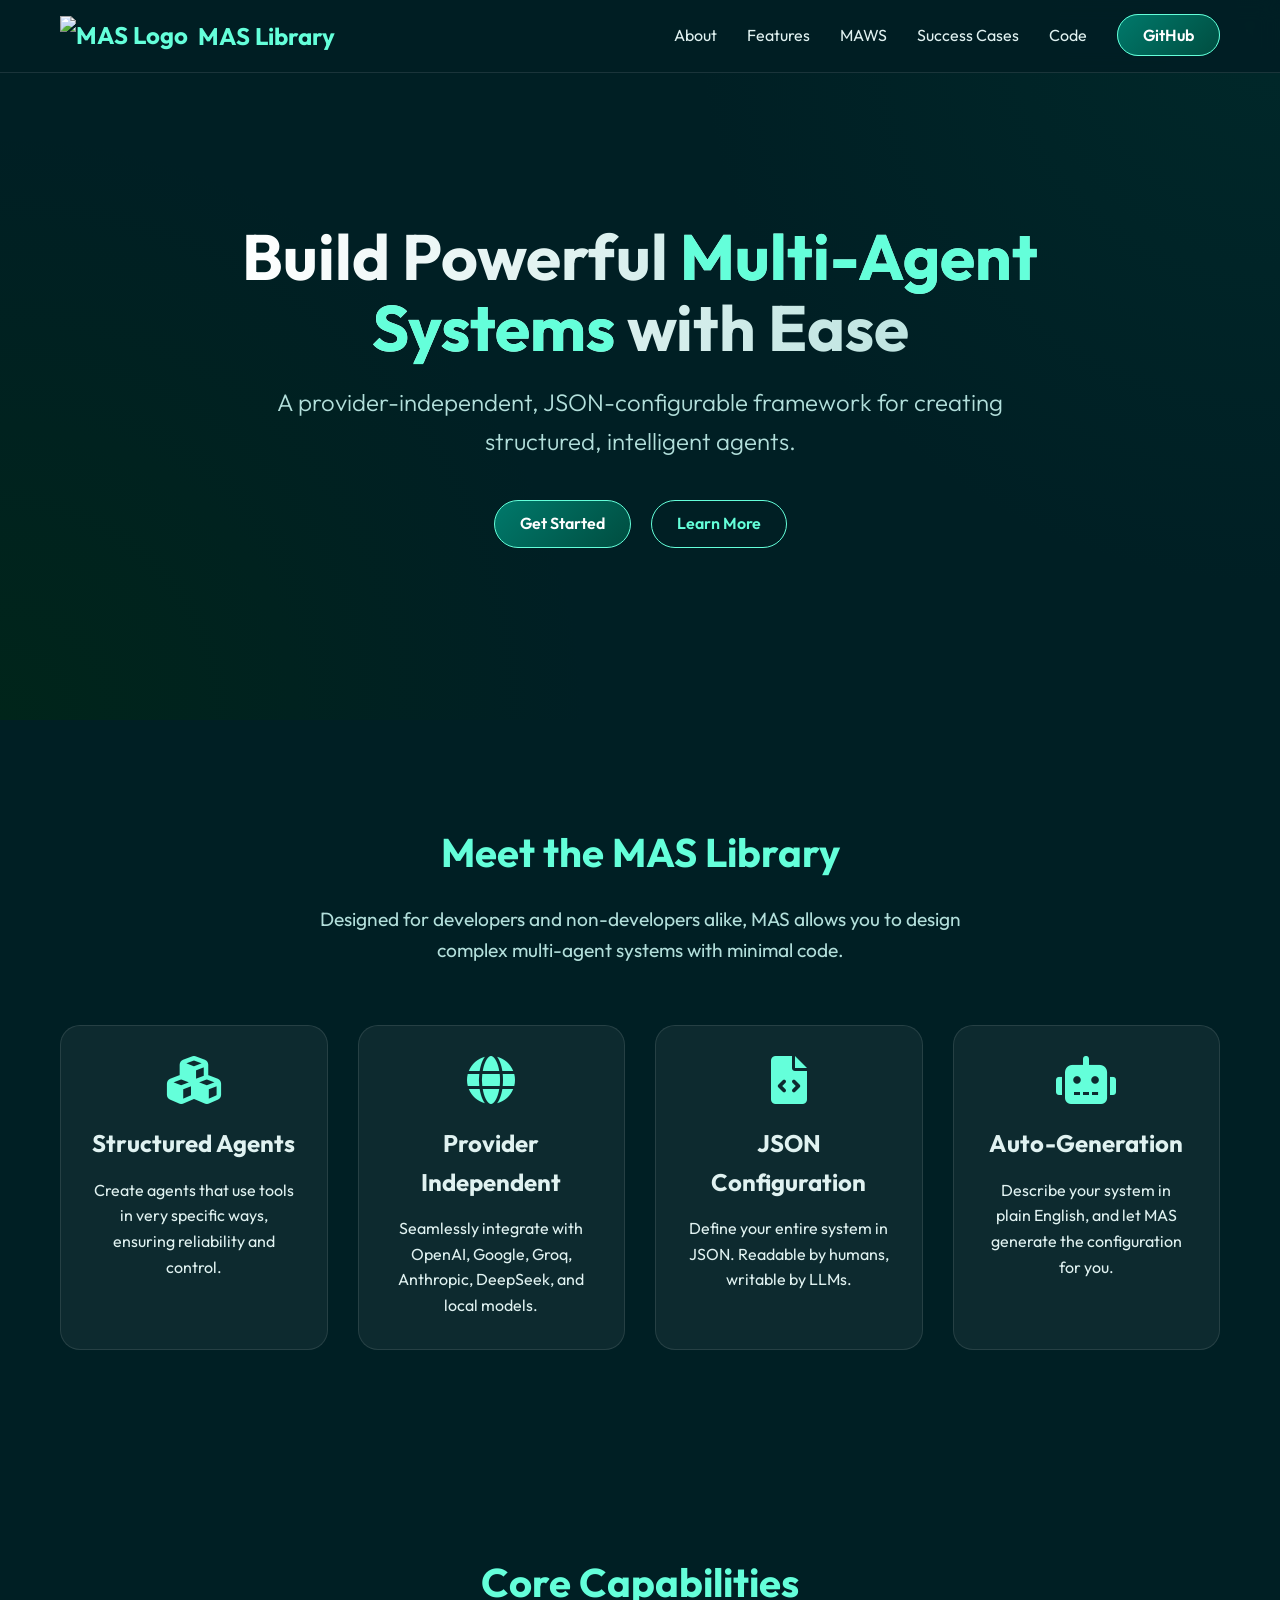
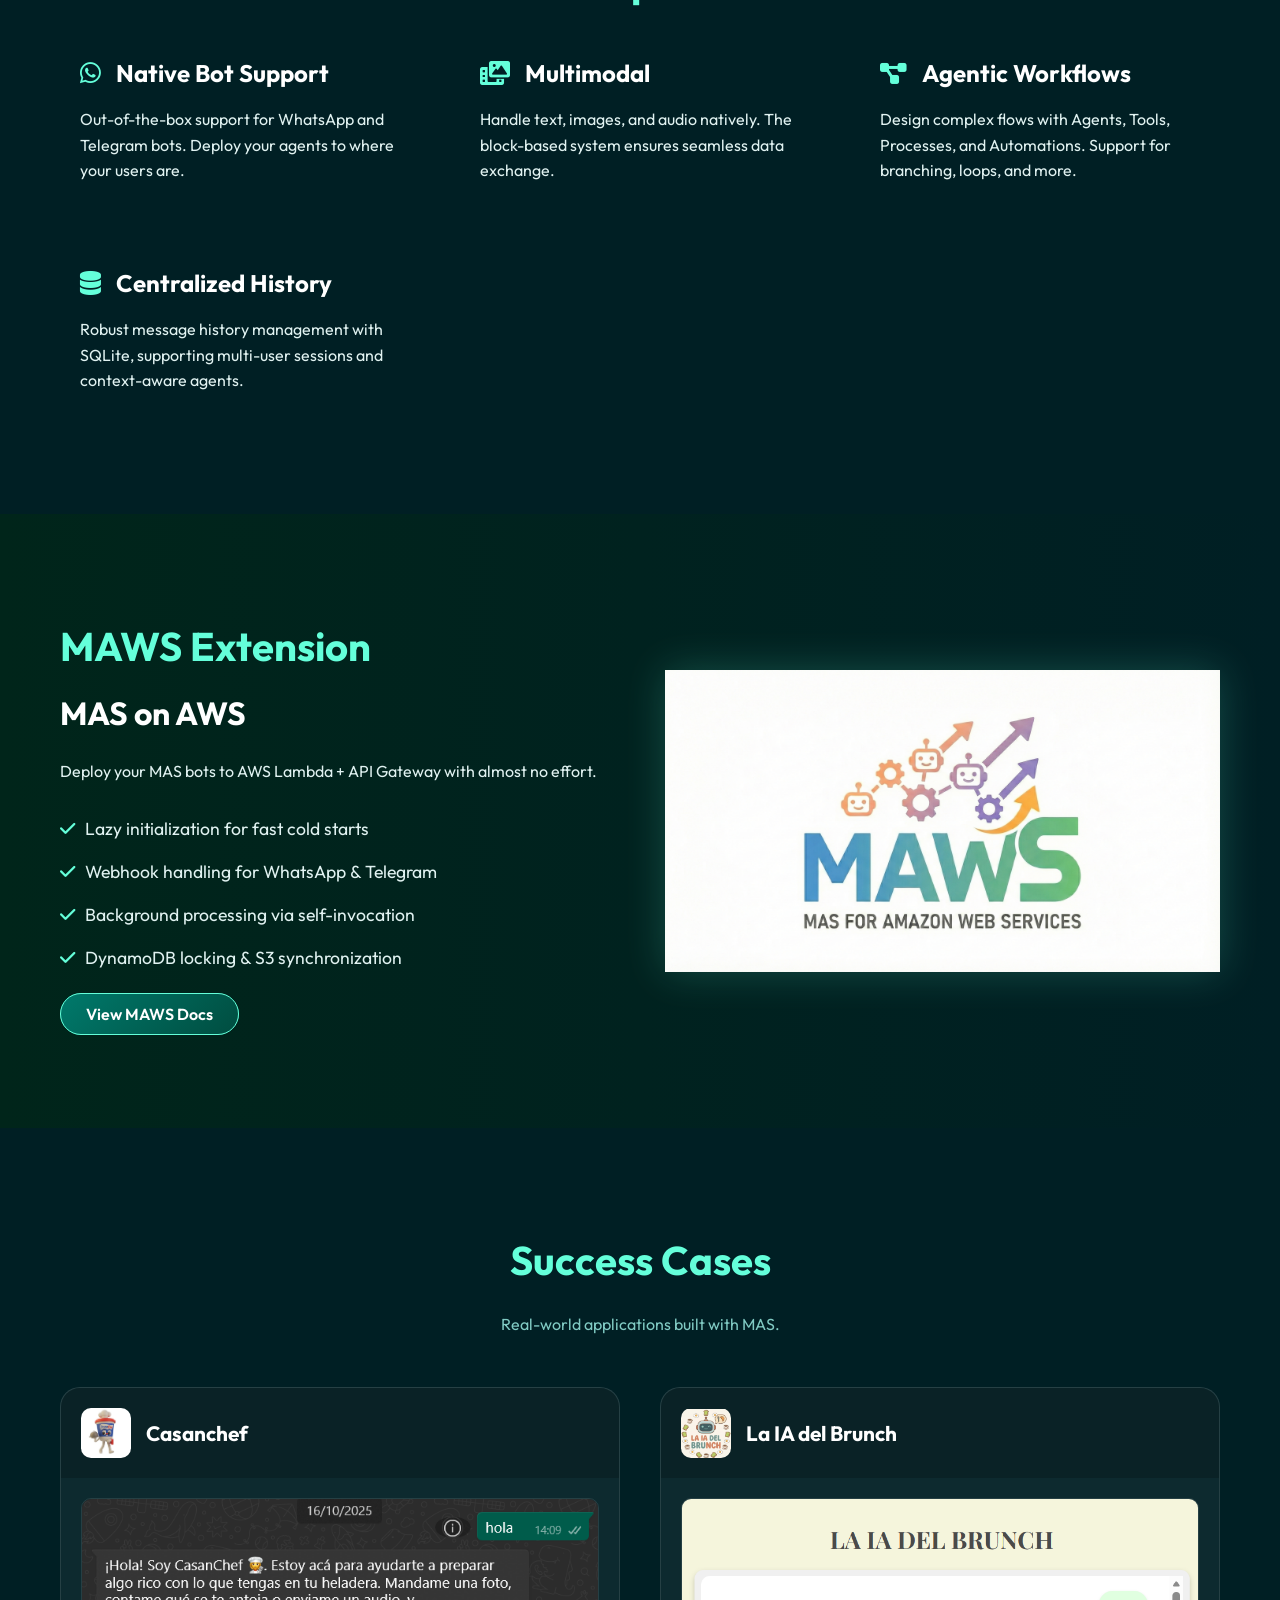
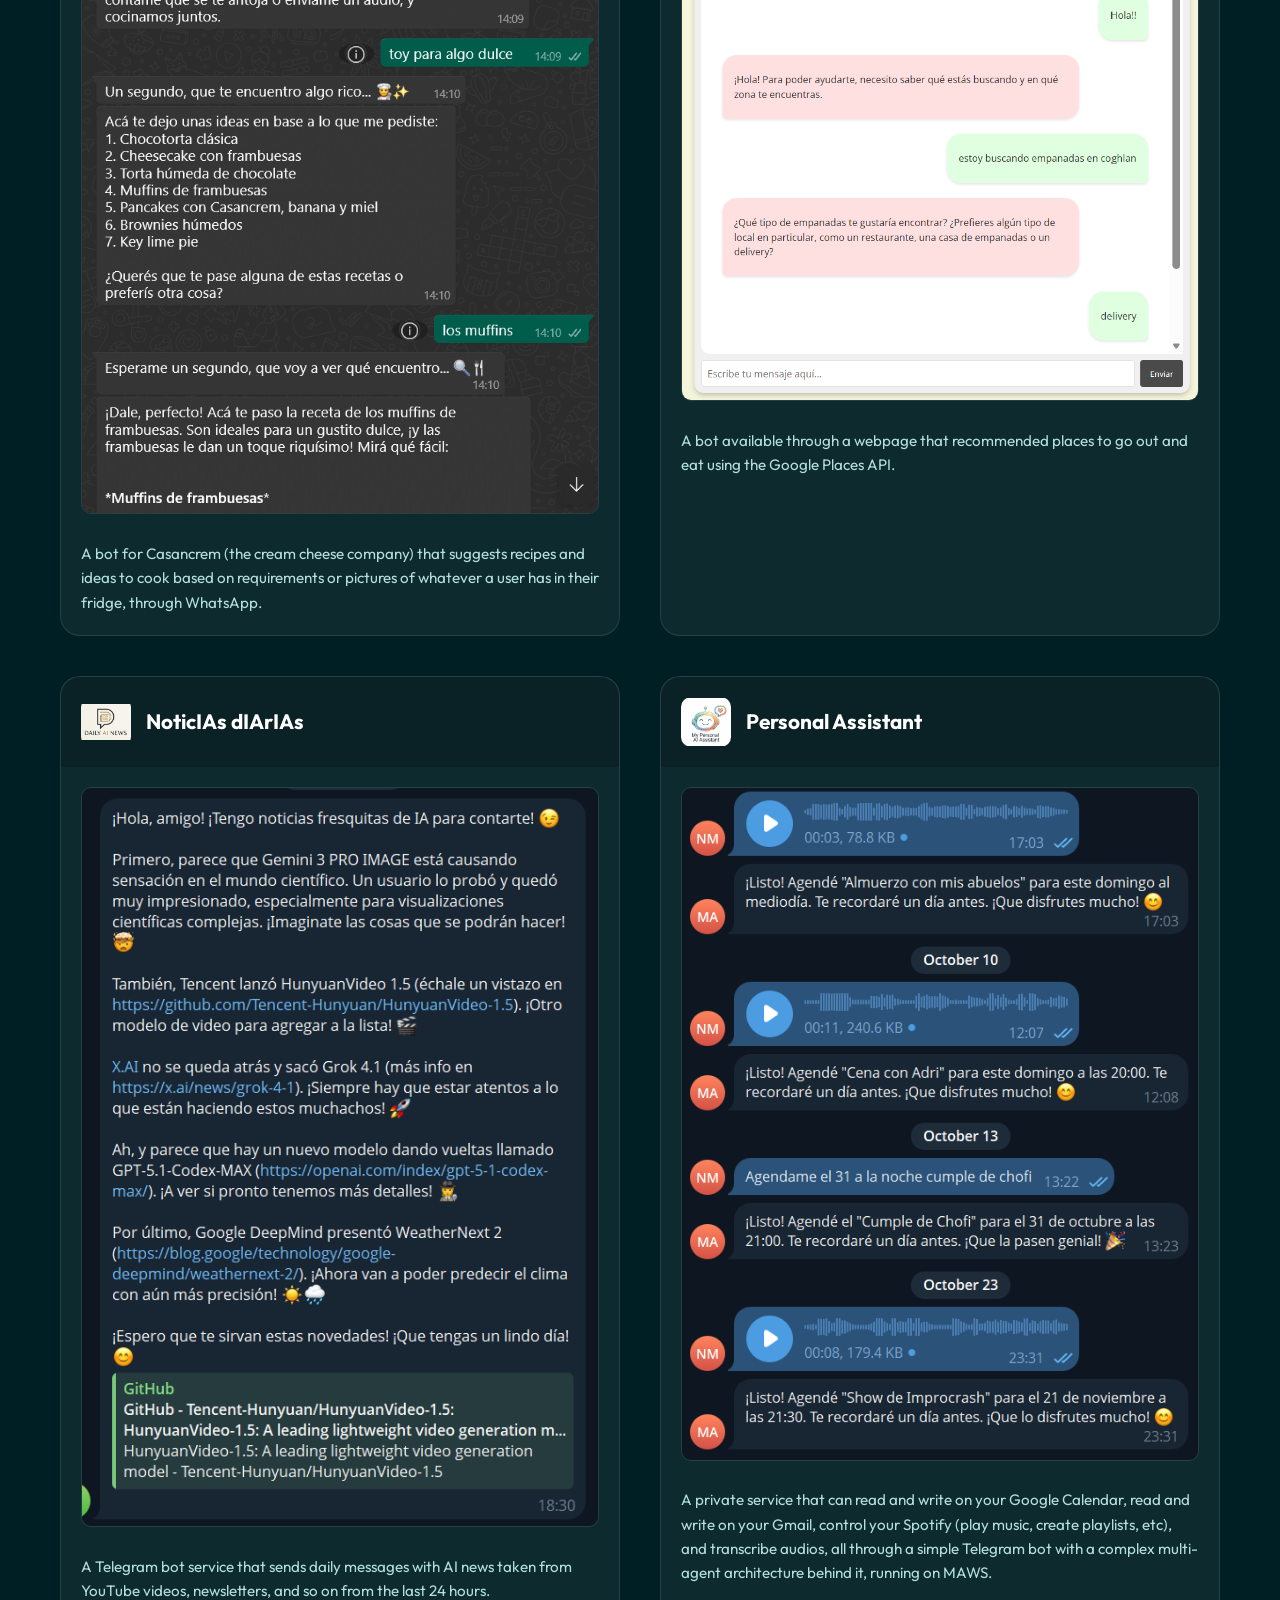
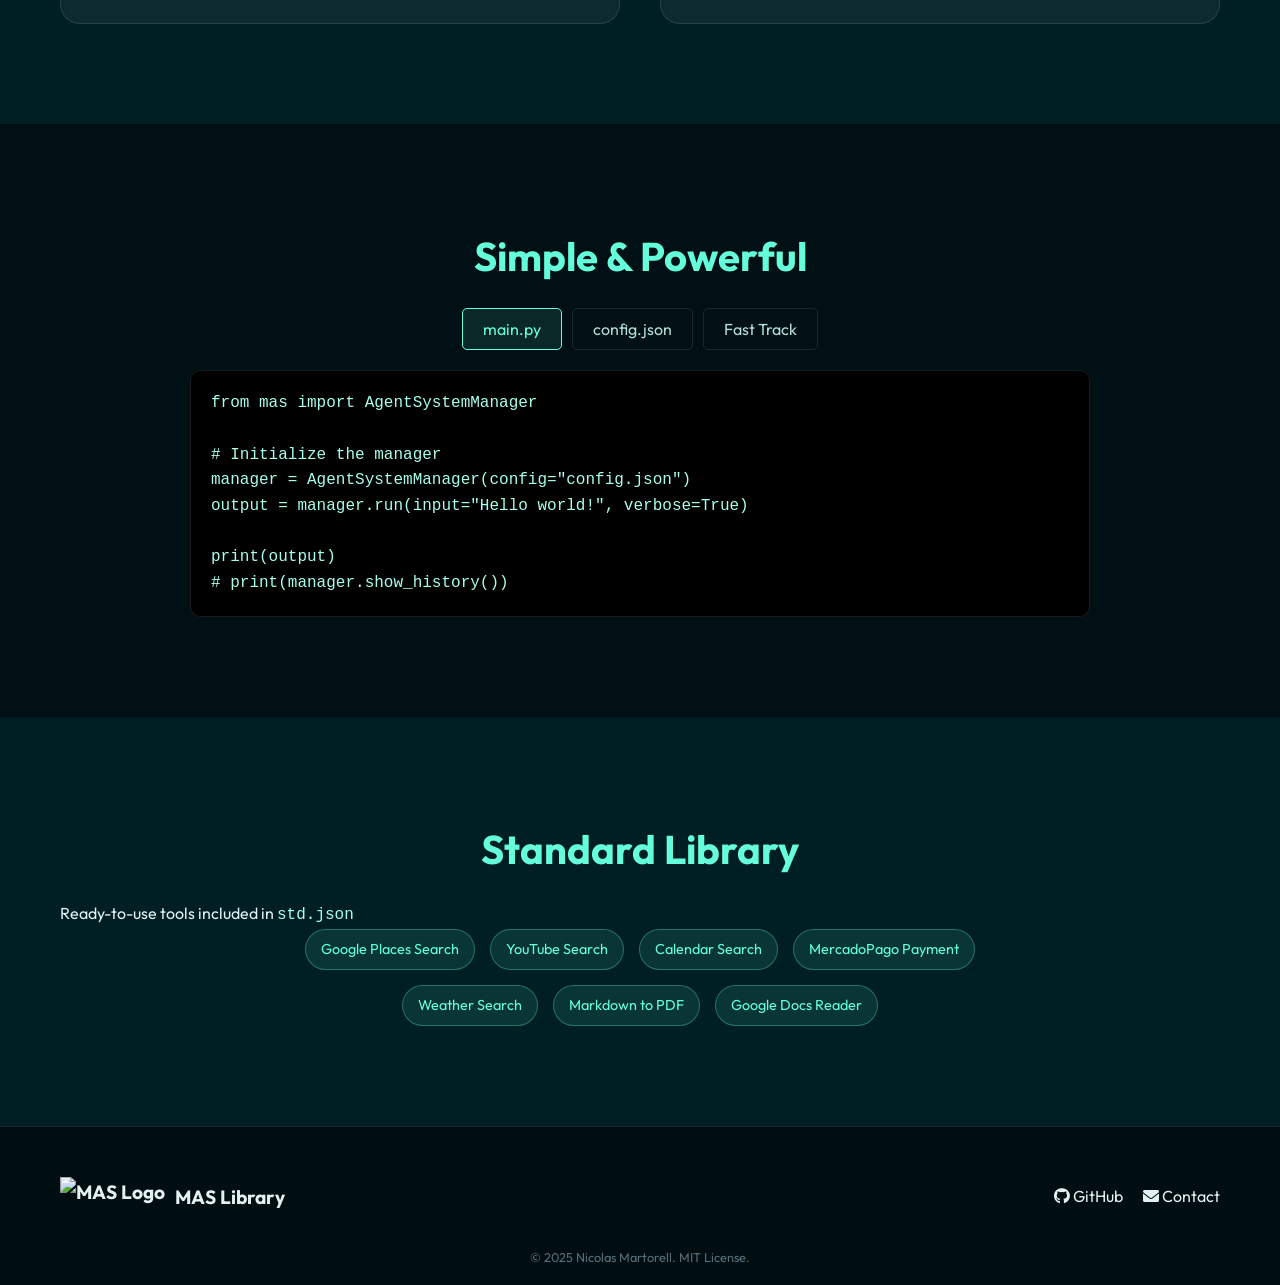
==== index.html @ 835d0e62 "Initial commit" ====
<!DOCTYPE html>
<html lang="en">
<head>
    <meta charset="UTF-8">
    <meta name="viewport" content="width=device-width, initial-scale=1.0">
    <title>MAS - Multi-Agent System Library</title>
    <link rel="stylesheet" href="style.css">
    <link rel="preconnect" href="https://fonts.googleapis.com">
    <link rel="preconnect" href="https://fonts.gstatic.com" crossorigin>
    <link href="https://fonts.googleapis.com/css2?family=Outfit:wght@300;400;600;700&display=swap" rel="stylesheet">
    <link rel="stylesheet" href="https://cdnjs.cloudflare.com/ajax/libs/font-awesome/6.0.0/css/all.min.css">
</head>
<body>
    <nav class="navbar">
        <div class="container">
            <a href="#" class="logo">
                <img src="assets/mas-logo.png" alt="MAS Logo">
                <span>MAS Library</span>
            </a>
            <ul class="nav-links">
                <li><a href="#about">About</a></li>
                <li><a href="#features">Features</a></li>
                <li><a href="#maws">MAWS</a></li>
                <li><a href="#examples">Success Cases</a></li>
                <li><a href="#code">Code</a></li>
                <li><a href="https://github.com/mneuronico/multi-agent-system-library" target="_blank" class="btn-primary">GitHub</a></li>
            </ul>
        </div>
    </nav>

    <header class="hero">
        <div class="container">
            <div class="hero-content">
                <h1>Build Powerful <span class="highlight">Multi-Agent Systems</span> with Ease</h1>
                <p class="tagline">A provider-independent, JSON-configurable framework for creating structured, intelligent agents.</p>
                <div class="hero-buttons">
                    <a href="https://github.com/mneuronico/multi-agent-system-library" target="_blank" class="btn-primary">Get Started</a>
                    <a href="#about" class="btn-secondary">Learn More</a>
                </div>
            </div>
            <div class="hero-image">
                <!-- Abstract representation or code snippet visual could go here -->
            </div>
        </div>
    </header>

    <section id="about" class="section about">
        <div class="container">
            <h2>Meet the MAS Library</h2>
            <p class="lead">Designed for developers and non-developers alike, MAS allows you to design complex multi-agent systems with minimal code.</p>
            <div class="about-grid">
                <div class="about-card">
                    <i class="fas fa-cubes"></i>
                    <h3>Structured Agents</h3>
                    <p>Create agents that use tools in very specific ways, ensuring reliability and control.</p>
                </div>
                <div class="about-card">
                    <i class="fas fa-globe"></i>
                    <h3>Provider Independent</h3>
                    <p>Seamlessly integrate with OpenAI, Google, Groq, Anthropic, DeepSeek, and local models.</p>
                </div>
                <div class="about-card">
                    <i class="fas fa-file-code"></i>
                    <h3>JSON Configuration</h3>
                    <p>Define your entire system in JSON. Readable by humans, writable by LLMs.</p>
                </div>
                <div class="about-card">
                    <i class="fas fa-robot"></i>
                    <h3>Auto-Generation</h3>
                    <p>Describe your system in plain English, and let MAS generate the configuration for you.</p>
                </div>
            </div>
        </div>
    </section>

    <section id="features" class="section features">
        <div class="container">
            <h2>Core Capabilities</h2>
            <div class="features-grid">
                <div class="feature-item">
                    <h3><i class="fab fa-whatsapp"></i> Native Bot Support</h3>
                    <p>Out-of-the-box support for WhatsApp and Telegram bots. Deploy your agents to where your users are.</p>
                </div>
                <div class="feature-item">
                    <h3><i class="fas fa-photo-video"></i> Multimodal</h3>
                    <p>Handle text, images, and audio natively. The block-based system ensures seamless data exchange.</p>
                </div>
                <div class="feature-item">
                    <h3><i class="fas fa-project-diagram"></i> Agentic Workflows</h3>
                    <p>Design complex flows with Agents, Tools, Processes, and Automations. Support for branching, loops, and more.</p>
                </div>
                <div class="feature-item">
                    <h3><i class="fas fa-database"></i> Centralized History</h3>
                    <p>Robust message history management with SQLite, supporting multi-user sessions and context-aware agents.</p>
                </div>
            </div>
        </div>
    </section>

    <section id="maws" class="section maws">
        <div class="container">
            <div class="maws-content">
                <div class="maws-text">
                    <h2>MAWS Extension</h2>
                    <h3>MAS on AWS</h3>
                    <p>Deploy your MAS bots to AWS Lambda + API Gateway with almost no effort.</p>
                    <ul class="maws-list">
                        <li><i class="fas fa-check"></i> Lazy initialization for fast cold starts</li>
                        <li><i class="fas fa-check"></i> Webhook handling for WhatsApp & Telegram</li>
                        <li><i class="fas fa-check"></i> Background processing via self-invocation</li>
                        <li><i class="fas fa-check"></i> DynamoDB locking & S3 synchronization</li>
                    </ul>
                    <a href="https://github.com/mneuronico/multi-agent-system-library/tree/main/maws" target="_blank" class="btn-primary">View MAWS Docs</a>
                </div>
                <div class="maws-logo">
                    <img src="assets/maws-logo.png" alt="MAWS Logo">
                </div>
            </div>
        </div>
    </section>

    <section id="examples" class="section examples">
        <div class="container">
            <h2>Success Cases</h2>
            <p class="section-subtitle">Real-world applications built with MAS.</p>
            <div id="examples-grid" class="examples-grid">
                <!-- Examples will be loaded here via JavaScript -->
            </div>
        </div>
    </section>

    <section id="code" class="section code-showcase">
        <div class="container">
            <h2>Simple & Powerful</h2>
            <div class="code-tabs">
                <button class="tab-btn active" data-tab="python">main.py</button>
                <button class="tab-btn" data-tab="json">config.json</button>
                <button class="tab-btn" data-tab="fast-track">Fast Track</button>
            </div>
            <div class="code-content">
                <div id="python" class="code-pane active">
<pre><code class="language-python">from mas import AgentSystemManager

# Initialize the manager
manager = AgentSystemManager(config="config.json") 
output = manager.run(input="Hello world!", verbose=True)

print(output)
# print(manager.show_history())
</code></pre>
                </div>
                <div id="json" class="code-pane">
<pre><code class="language-json">{
    "general_parameters": {
        "general_system_description": "A simple query system."
    },
    "components": [
        {
        "type": "agent",
        "name": "simple_agent",
        "system": "You are a basic assistant for answering questions.",
        "required_outputs": {
            "response": "A text response to be sent to the user."
        }
        }
    ]
}</code></pre>
                </div>
                <div id="fast-track" class="code-pane">
<pre><code class="language-python">from mas import AgentSystemManager as ASM

# Zero-Config Bootstrap: Just describe what you want!
ASM("I want a system that gets a youtube video from a link sent by user, gets the transcript from that video, and summarizes it. Use google's gemini-2.0-flash model.").run("www.youtube.com/watch?v=some-video")
</code></pre>
                </div>
            </div>
        </div>
    </section>

    <section id="std-lib" class="section std-lib">
        <div class="container">
            <h2>Standard Library</h2>
            <p>Ready-to-use tools included in <code>std.json</code></p>
            <div class="tags-container">
                <span class="tag">Google Places Search</span>
                <span class="tag">YouTube Search</span>
                <span class="tag">Calendar Search</span>
                <span class="tag">MercadoPago Payment</span>
                <span class="tag">Weather Search</span>
                <span class="tag">Markdown to PDF</span>
                <span class="tag">Google Docs Reader</span>
            </div>
        </div>
    </section>

    <footer class="footer">
        <div class="container">
            <div class="footer-content">
                <div class="footer-logo">
                    <img src="assets/mas-logo.png" alt="MAS Logo" style="height: 40px;">
                    <span>MAS Library</span>
                </div>
                <div class="footer-links">
                    <a href="https://github.com/mneuronico/multi-agent-system-library" target="_blank"><i class="fab fa-github"></i> GitHub</a>
                    <a href="mailto:mneuronico@gmail.com"><i class="fas fa-envelope"></i> Contact</a>
                </div>
            </div>
            <p class="copyright">&copy; 2025 Nicolas Martorell. MIT License.</p>
        </div>
    </footer>

    <script src="script.js"></script>
</body>
</html>
---- style.css ----
:root {
    --bg-color: #001f24;
    --text-color: #e0f2f1;
    --primary-color: #004d40;
    --secondary-color: #00796b;
    --accent-color: #64ffda;
    --card-bg: rgba(255, 255, 255, 0.05);
    --card-border: rgba(255, 255, 255, 0.1);
    --nav-bg: rgba(0, 31, 36, 0.9);
    --font-main: 'Outfit', sans-serif;
}

* {
    margin: 0;
    padding: 0;
    box-sizing: border-box;
}

html {
    font-family: var(--font-main);
    background-color: var(--bg-color);
    color: var(--text-color);
    line-height: 1.6;
    overflow-x: hidden;
    scroll-behavior: smooth;
}

body {
    min-height: 100vh;
}

a {
    text-decoration: none;
    color: inherit;
    transition: color 0.3s ease;
}

ul {
    list-style: none;
}

.container {
    max-width: 1200px;
    margin: 0 auto;
    padding: 0 20px;
}

/* Navbar */
.navbar {
    position: fixed;
    top: 0;
    left: 0;
    width: 100%;
    background: var(--nav-bg);
    backdrop-filter: blur(10px);
    z-index: 1000;
    padding: 1rem 0;
    border-bottom: 1px solid var(--card-border);
}

.navbar .container {
    display: flex;
    justify-content: space-between;
    align-items: center;
}

.logo {
    display: flex;
    align-items: center;
    gap: 10px;
    font-weight: 700;
    font-size: 1.5rem;
    color: var(--accent-color);
}

.logo img {
    height: 40px;
}

.nav-links {
    display: flex;
    gap: 30px;
    align-items: center;
}

.nav-links a:hover {
    color: var(--accent-color);
}

.btn-primary {
    background: linear-gradient(135deg, var(--secondary-color), var(--primary-color));
    color: white;
    padding: 10px 25px;
    border-radius: 50px;
    font-weight: 600;
    border: 1px solid var(--accent-color);
    transition: transform 0.3s ease, box-shadow 0.3s ease;
}

.btn-primary:hover {
    transform: translateY(-2px);
    box-shadow: 0 5px 15px rgba(100, 255, 218, 0.3);
    color: white;
}

.btn-secondary {
    background: transparent;
    color: var(--accent-color);
    padding: 10px 25px;
    border-radius: 50px;
    font-weight: 600;
    border: 1px solid var(--accent-color);
    transition: all 0.3s ease;
}

.btn-secondary:hover {
    background: rgba(100, 255, 218, 0.1);
}

/* Hero Section */
.hero {
    padding: 150px 0 100px;
    background: radial-gradient(circle at top right, #004d4033, transparent 40%),
        radial-gradient(circle at bottom left, #00251a, transparent 40%);
    min-height: 80vh;
    display: flex;
    align-items: center;
}

.hero-content {
    max-width: 800px;
    margin: 0 auto;
    text-align: center;
}

.hero h1 {
    font-size: 4rem;
    line-height: 1.1;
    margin-bottom: 20px;
    background: linear-gradient(to right, #fff, #b2dfdb);
    -webkit-background-clip: text;
    -webkit-text-fill-color: transparent;
}

.highlight {
    color: var(--accent-color);
    -webkit-text-fill-color: var(--accent-color);
}

.tagline {
    font-size: 1.5rem;
    color: #b2dfdb;
    margin-bottom: 40px;
    font-weight: 300;
}

.hero-buttons {
    display: flex;
    justify-content: center;
    gap: 20px;
}

/* Sections */
.section {
    padding: 100px 0;
}

.section h2 {
    font-size: 2.5rem;
    text-align: center;
    margin-bottom: 20px;
    color: var(--accent-color);
}

.lead {
    text-align: center;
    font-size: 1.2rem;
    max-width: 700px;
    margin: 0 auto 60px;
    color: #b2dfdb;
}

.section-subtitle {
    text-align: center;
    margin-bottom: 50px;
    color: #80cbc4;
}

/* About Grid */
.about-grid {
    display: grid;
    grid-template-columns: repeat(auto-fit, minmax(250px, 1fr));
    gap: 30px;
}

.about-card {
    background: var(--card-bg);
    border: 1px solid var(--card-border);
    padding: 30px;
    border-radius: 20px;
    text-align: center;
    transition: transform 0.3s ease;
}

.about-card:hover {
    transform: translateY(-10px);
    background: rgba(255, 255, 255, 0.08);
}

.about-card i {
    font-size: 3rem;
    color: var(--accent-color);
    margin-bottom: 20px;
}

.about-card h3 {
    margin-bottom: 15px;
    font-size: 1.5rem;
}

/* Features */
.features-grid {
    display: grid;
    grid-template-columns: repeat(auto-fit, minmax(300px, 1fr));
    gap: 40px;
}

.feature-item {
    display: flex;
    flex-direction: column;
    align-items: flex-start;
    padding: 20px;
}

.feature-item h3 {
    display: flex;
    align-items: center;
    gap: 15px;
    font-size: 1.5rem;
    margin-bottom: 15px;
    color: white;
}

.feature-item i {
    color: var(--accent-color);
}

/* MAWS Section */
.maws {
    background: linear-gradient(to right, #00251a, #001f24);
    position: relative;
    overflow: hidden;
}

.maws-content {
    display: flex;
    align-items: center;
    justify-content: space-between;
    gap: 50px;
}

.maws-text {
    flex: 1;
}

.maws-text h2 {
    text-align: left;
    margin-bottom: 10px;
}

.maws-text h3 {
    font-size: 2rem;
    margin-bottom: 20px;
    color: white;
}

.maws-list {
    margin: 30px 0;
}

.maws-list li {
    margin-bottom: 15px;
    display: flex;
    align-items: center;
    gap: 10px;
    font-size: 1.1rem;
}

.maws-list i {
    color: var(--accent-color);
}

.maws-logo {
    flex: 1;
    display: flex;
    justify-content: center;
}

.maws-logo img {
    max-width: 100%;
    height: auto;
    filter: drop-shadow(0 0 20px rgba(100, 255, 218, 0.2));
}

/* Examples */
.examples-grid {
    display: grid;
    grid-template-columns: repeat(auto-fit, minmax(500px, 1fr));
    gap: 40px;
}

.example-card {
    background: var(--card-bg);
    border: 1px solid var(--card-border);
    border-radius: 20px;
    overflow: hidden;
    transition: transform 0.3s ease;
}

.example-card:hover {
    transform: translateY(-5px);
}

.example-header {
    padding: 20px;
    display: flex;
    align-items: center;
    gap: 15px;
    background: rgba(0, 0, 0, 0.2);
}

.example-logo {
    width: 50px;
    height: 50px;
    object-fit: contain;
    border-radius: 10px;
}

.example-header h3 {
    font-size: 1.3rem;
    color: white;
}

.example-body {
    padding: 20px;
}

.example-image {
    width: 100%;
    height: auto;
    border-radius: 10px;
    margin-bottom: 20px;
    border: 1px solid var(--card-border);
}

.example-desc {
    font-size: 0.95rem;
    color: #b2dfdb;
}

/* Code Showcase */
.code-showcase {
    background: #001014;
}

.code-tabs {
    display: flex;
    justify-content: center;
    gap: 10px;
    margin-bottom: 20px;
}

.tab-btn {
    background: transparent;
    border: 1px solid var(--card-border);
    color: #b2dfdb;
    padding: 10px 20px;
    border-radius: 5px;
    cursor: pointer;
    font-family: var(--font-main);
    font-size: 1rem;
    transition: all 0.3s ease;
}

.tab-btn.active,
.tab-btn:hover {
    background: rgba(100, 255, 218, 0.1);
    border-color: var(--accent-color);
    color: var(--accent-color);
}

.code-content {
    max-width: 900px;
    margin: 0 auto;
    background: #000;
    border-radius: 10px;
    border: 1px solid var(--card-border);
    padding: 20px;
    overflow-x: auto;
}

.code-pane {
    display: none;
}

.code-pane.active {
    display: block;
}

pre {
    margin: 0;
}

code {
    font-family: 'Consolas', 'Monaco', monospace;
    color: #a7ffeb;
}

/* Std Lib */
.tags-container {
    display: flex;
    flex-wrap: wrap;
    justify-content: center;
    gap: 15px;
    max-width: 800px;
    margin: 0 auto;
}

.tag {
    background: rgba(100, 255, 218, 0.1);
    color: var(--accent-color);
    padding: 8px 15px;
    border-radius: 50px;
    font-size: 0.9rem;
    border: 1px solid rgba(100, 255, 218, 0.3);
}

/* Footer */
.footer {
    background: #000d11;
    padding: 50px 0 20px;
    border-top: 1px solid var(--card-border);
}

.footer-content {
    display: flex;
    justify-content: space-between;
    align-items: center;
    margin-bottom: 30px;
}

.footer-logo {
    display: flex;
    align-items: center;
    gap: 10px;
    font-weight: 700;
    font-size: 1.2rem;
}

.footer-links {
    display: flex;
    gap: 20px;
}

.footer-links a:hover {
    color: var(--accent-color);
}

.copyright {
    text-align: center;
    font-size: 0.8rem;
    color: #546e7a;
}

/* Responsive */
@media (max-width: 768px) {
    .hero h1 {
        font-size: 2.5rem;
    }

    .maws-content {
        flex-direction: column;
    }

    .nav-links {
        display: none;
        /* Simple hide for mobile for now, or add hamburger later */
    }

    .examples-grid {
        grid-template-columns: 1fr;
    }
}
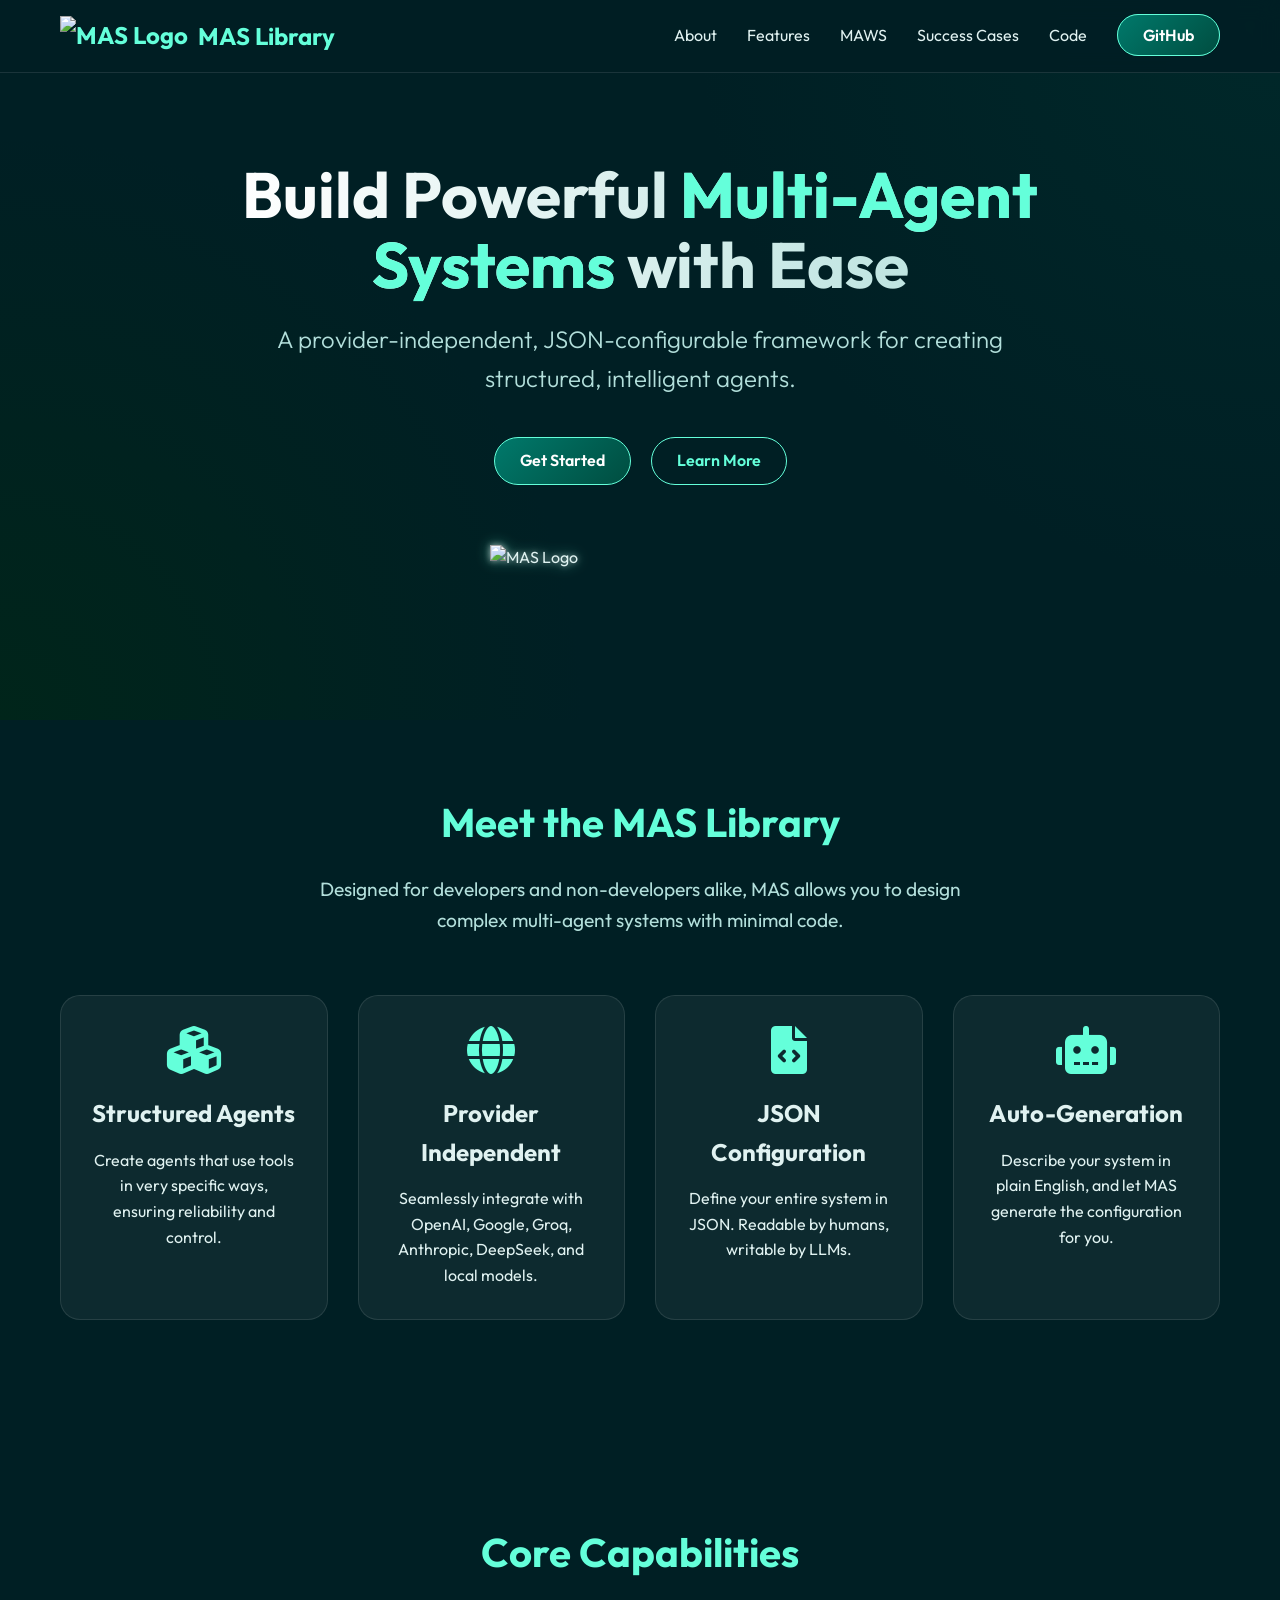
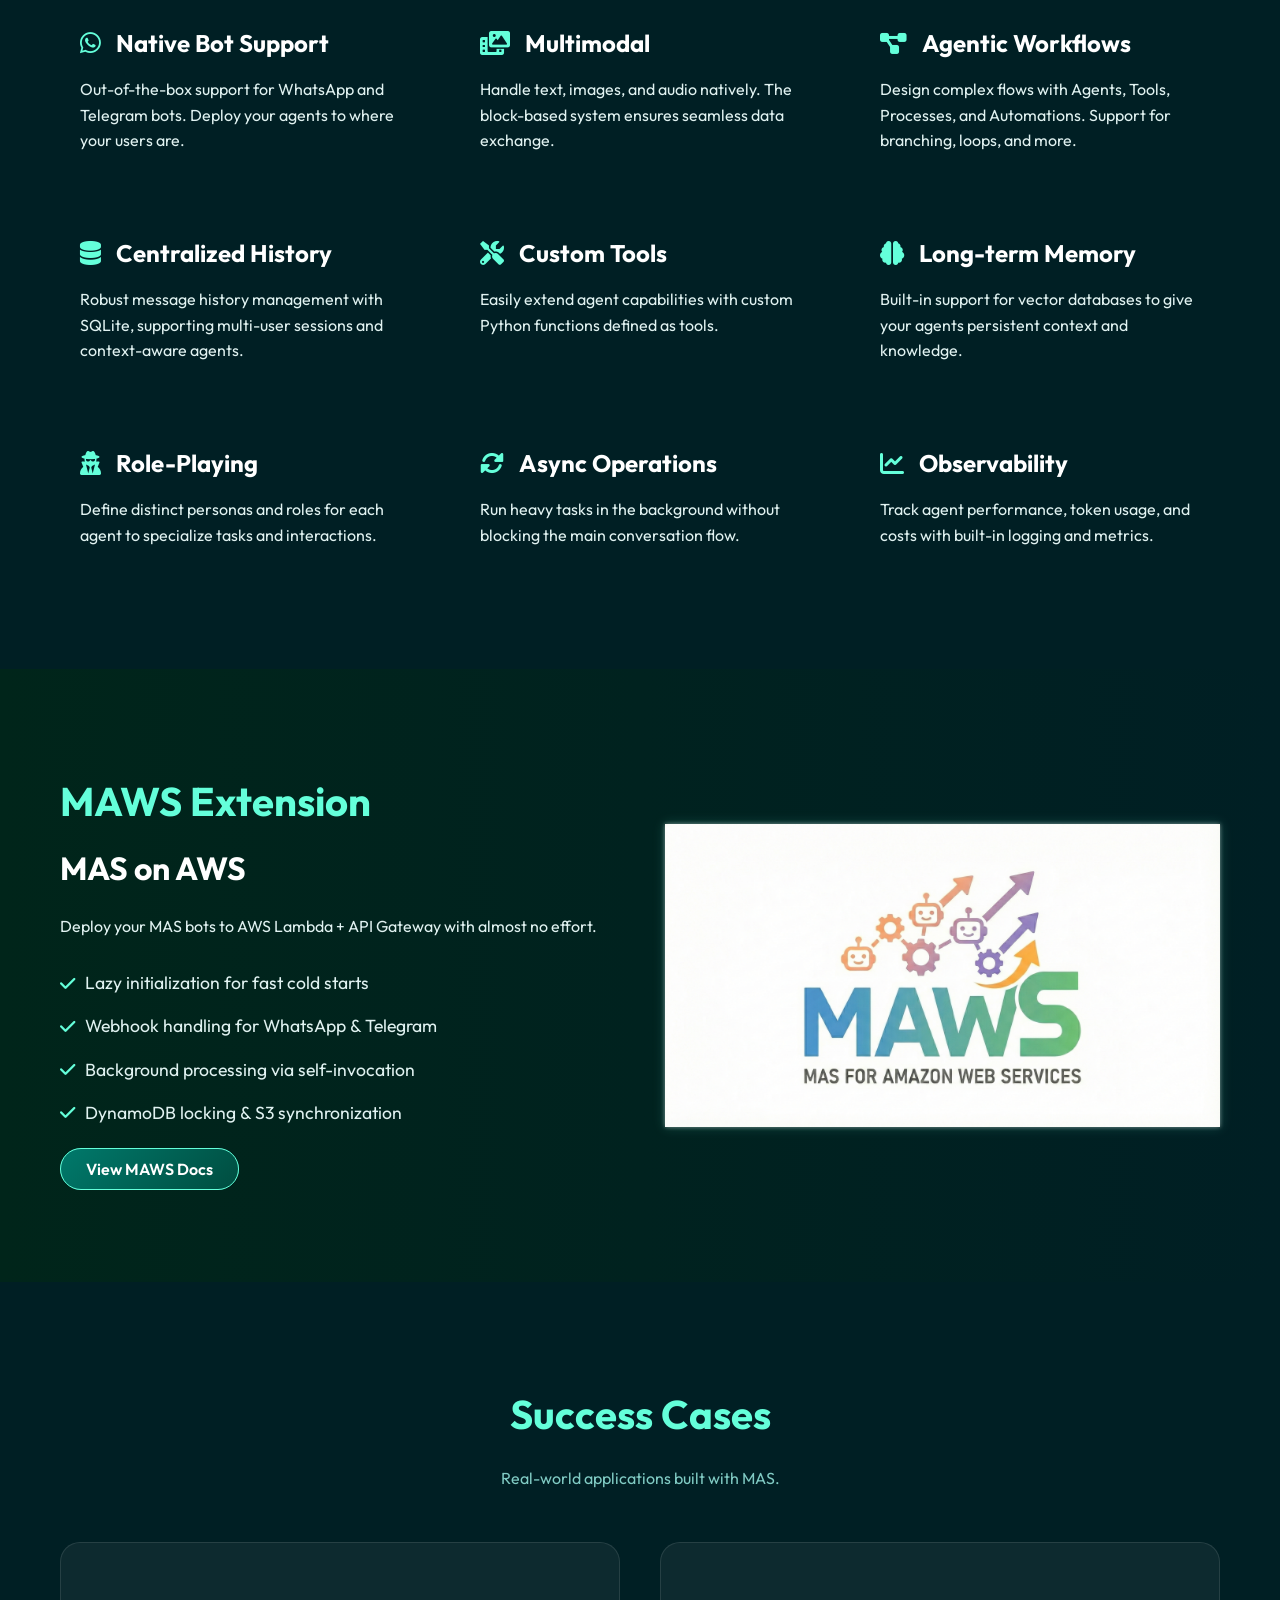
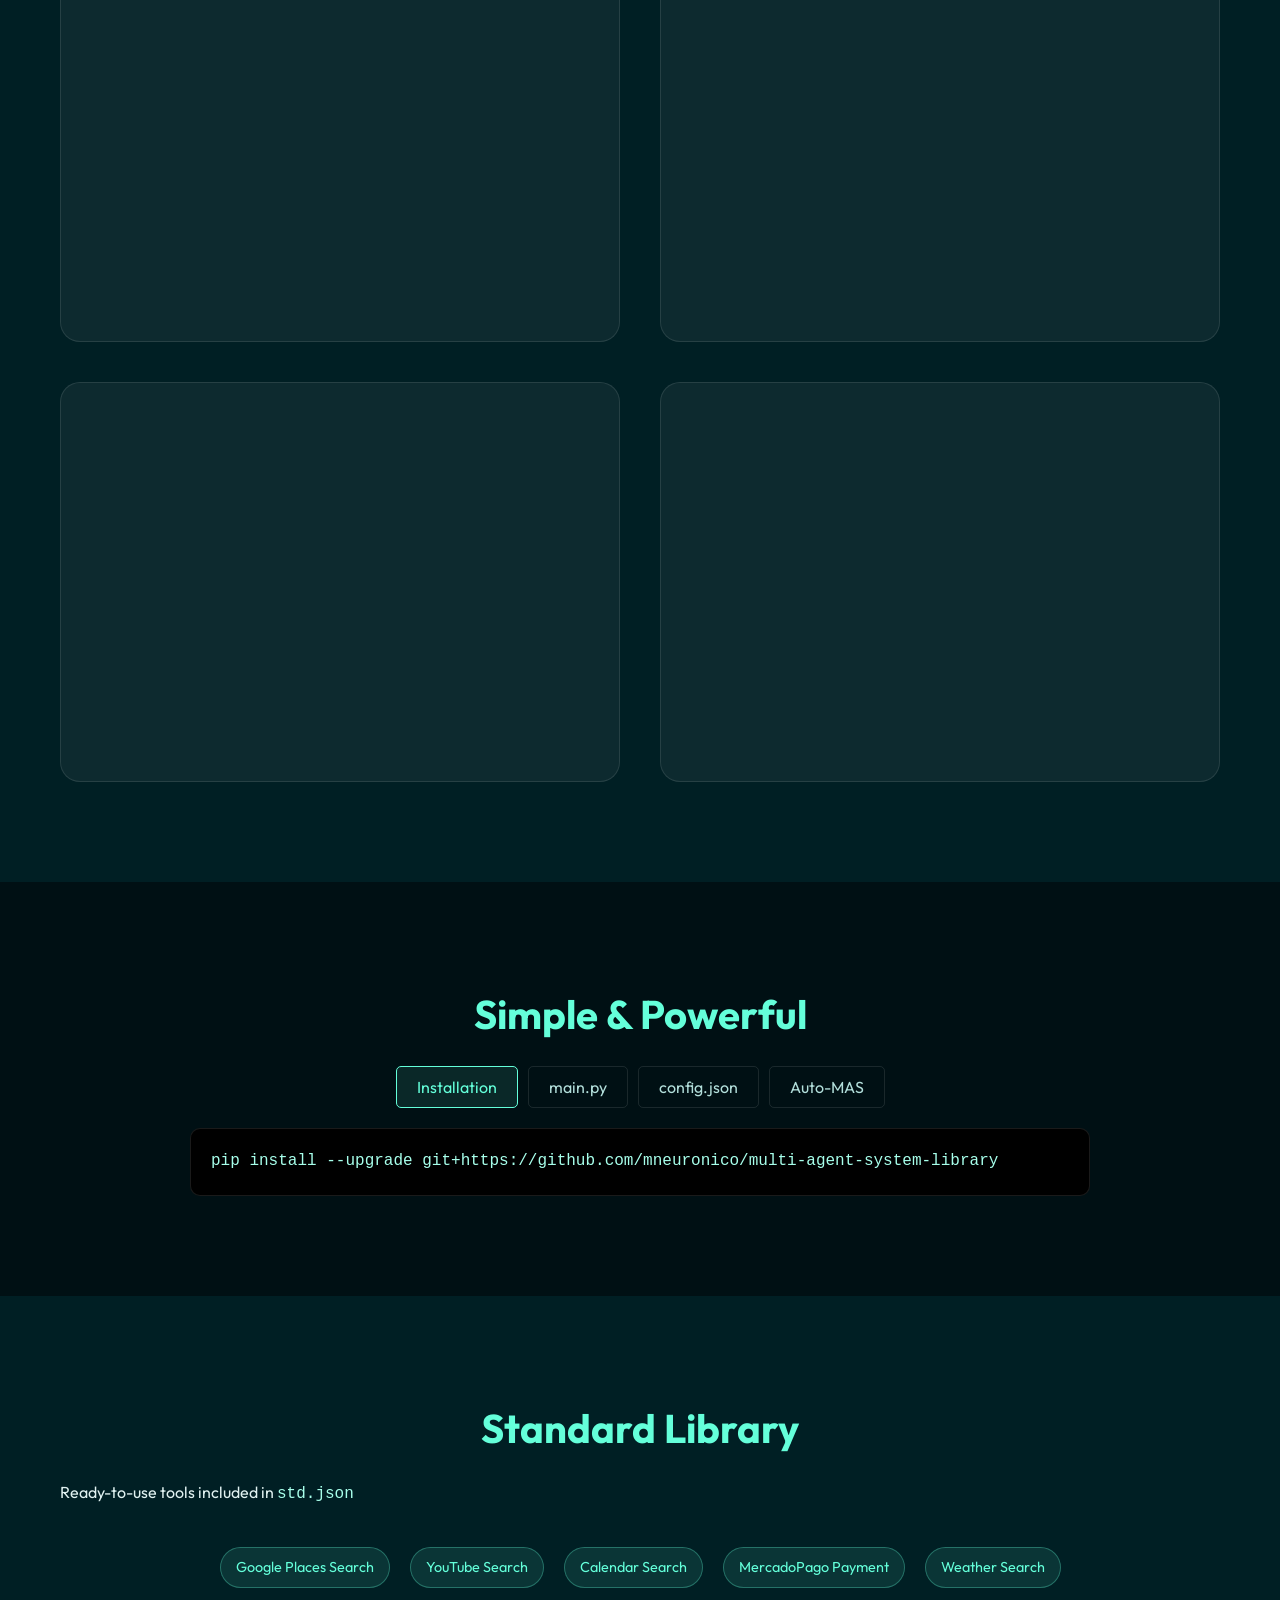
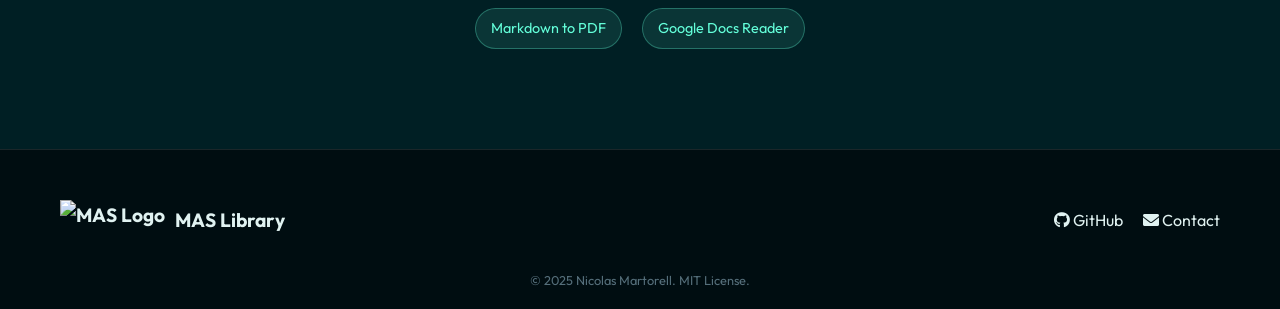
==== commit e598eba2: "improved" ====
--- a/index.html
+++ b/index.html
@@ -1,5 +1,6 @@
 <!DOCTYPE html>
 <html lang="en">
+
 <head>
     <meta charset="UTF-8">
     <meta name="viewport" content="width=device-width, initial-scale=1.0">
@@ -10,6 +11,7 @@
     <link href="https://fonts.googleapis.com/css2?family=Outfit:wght@300;400;600;700&display=swap" rel="stylesheet">
     <link rel="stylesheet" href="https://cdnjs.cloudflare.com/ajax/libs/font-awesome/6.0.0/css/all.min.css">
 </head>
+
 <body>
     <nav class="navbar">
         <div class="container">
@@ -23,7 +25,8 @@
                 <li><a href="#maws">MAWS</a></li>
                 <li><a href="#examples">Success Cases</a></li>
                 <li><a href="#code">Code</a></li>
-                <li><a href="https://github.com/mneuronico/multi-agent-system-library" target="_blank" class="btn-primary">GitHub</a></li>
+                <li><a href="https://github.com/mneuronico/multi-agent-system-library" target="_blank"
+                        class="btn-primary">GitHub</a></li>
             </ul>
         </div>
     </nav>
@@ -32,14 +35,16 @@
         <div class="container">
             <div class="hero-content">
                 <h1>Build Powerful <span class="highlight">Multi-Agent Systems</span> with Ease</h1>
-                <p class="tagline">A provider-independent, JSON-configurable framework for creating structured, intelligent agents.</p>
+                <p class="tagline">A provider-independent, JSON-configurable framework for creating structured,
+                    intelligent agents.</p>
                 <div class="hero-buttons">
-                    <a href="https://github.com/mneuronico/multi-agent-system-library" target="_blank" class="btn-primary">Get Started</a>
+                    <a href="https://github.com/mneuronico/multi-agent-system-library" target="_blank"
+                        class="btn-primary">Get Started</a>
                     <a href="#about" class="btn-secondary">Learn More</a>
                 </div>
             </div>
             <div class="hero-image">
-                <!-- Abstract representation or code snippet visual could go here -->
+                <img src="assets/mas-logo.png" alt="MAS Logo" class="hero-logo-3d">
             </div>
         </div>
     </header>
@@ -47,7 +52,8 @@
     <section id="about" class="section about">
         <div class="container">
             <h2>Meet the MAS Library</h2>
-            <p class="lead">Designed for developers and non-developers alike, MAS allows you to design complex multi-agent systems with minimal code.</p>
+            <p class="lead">Designed for developers and non-developers alike, MAS allows you to design complex
+                multi-agent systems with minimal code.</p>
             <div class="about-grid">
                 <div class="about-card">
                     <i class="fas fa-cubes"></i>
@@ -79,19 +85,43 @@
             <div class="features-grid">
                 <div class="feature-item">
                     <h3><i class="fab fa-whatsapp"></i> Native Bot Support</h3>
-                    <p>Out-of-the-box support for WhatsApp and Telegram bots. Deploy your agents to where your users are.</p>
+                    <p>Out-of-the-box support for WhatsApp and Telegram bots. Deploy your agents to where your users
+                        are.</p>
                 </div>
                 <div class="feature-item">
                     <h3><i class="fas fa-photo-video"></i> Multimodal</h3>
-                    <p>Handle text, images, and audio natively. The block-based system ensures seamless data exchange.</p>
+                    <p>Handle text, images, and audio natively. The block-based system ensures seamless data exchange.
+                    </p>
                 </div>
                 <div class="feature-item">
                     <h3><i class="fas fa-project-diagram"></i> Agentic Workflows</h3>
-                    <p>Design complex flows with Agents, Tools, Processes, and Automations. Support for branching, loops, and more.</p>
+                    <p>Design complex flows with Agents, Tools, Processes, and Automations. Support for branching,
+                        loops, and more.</p>
                 </div>
                 <div class="feature-item">
                     <h3><i class="fas fa-database"></i> Centralized History</h3>
-                    <p>Robust message history management with SQLite, supporting multi-user sessions and context-aware agents.</p>
+                    <p>Robust message history management with SQLite, supporting multi-user sessions and context-aware
+                        agents.</p>
+                </div>
+                <div class="feature-item">
+                    <h3><i class="fas fa-tools"></i> Custom Tools</h3>
+                    <p>Easily extend agent capabilities with custom Python functions defined as tools.</p>
+                </div>
+                <div class="feature-item">
+                    <h3><i class="fas fa-brain"></i> Long-term Memory</h3>
+                    <p>Built-in support for vector databases to give your agents persistent context and knowledge.</p>
+                </div>
+                <div class="feature-item">
+                    <h3><i class="fas fa-user-secret"></i> Role-Playing</h3>
+                    <p>Define distinct personas and roles for each agent to specialize tasks and interactions.</p>
+                </div>
+                <div class="feature-item">
+                    <h3><i class="fas fa-sync-alt"></i> Async Operations</h3>
+                    <p>Run heavy tasks in the background without blocking the main conversation flow.</p>
+                </div>
+                <div class="feature-item">
+                    <h3><i class="fas fa-chart-line"></i> Observability</h3>
+                    <p>Track agent performance, token usage, and costs with built-in logging and metrics.</p>
                 </div>
             </div>
         </div>
@@ -110,7 +140,8 @@
                         <li><i class="fas fa-check"></i> Background processing via self-invocation</li>
                         <li><i class="fas fa-check"></i> DynamoDB locking & S3 synchronization</li>
                     </ul>
-                    <a href="https://github.com/mneuronico/multi-agent-system-library/tree/main/maws" target="_blank" class="btn-primary">View MAWS Docs</a>
+                    <a href="https://github.com/mneuronico/multi-agent-system-library/tree/main/maws" target="_blank"
+                        class="btn-primary">View MAWS Docs</a>
                 </div>
                 <div class="maws-logo">
                     <img src="assets/maws-logo.png" alt="MAWS Logo">
@@ -133,13 +164,17 @@
         <div class="container">
             <h2>Simple & Powerful</h2>
             <div class="code-tabs">
-                <button class="tab-btn active" data-tab="python">main.py</button>
+                <button class="tab-btn active" data-tab="install">Installation</button>
+                <button class="tab-btn" data-tab="python">main.py</button>
                 <button class="tab-btn" data-tab="json">config.json</button>
-                <button class="tab-btn" data-tab="fast-track">Fast Track</button>
+                <button class="tab-btn" data-tab="auto-mas">Auto-MAS</button>
             </div>
             <div class="code-content">
-                <div id="python" class="code-pane active">
-<pre><code class="language-python">from mas import AgentSystemManager
+                <div id="install" class="code-pane active">
+                    <pre><code class="language-bash">pip install --upgrade git+https://github.com/mneuronico/multi-agent-system-library</code></pre>
+                </div>
+                <div id="python" class="code-pane">
+                    <pre><code class="language-python">from mas import AgentSystemManager
 
 # Initialize the manager
 manager = AgentSystemManager(config="config.json") 
@@ -150,7 +185,7 @@
 </code></pre>
                 </div>
                 <div id="json" class="code-pane">
-<pre><code class="language-json">{
+                    <pre><code class="language-json">{
     "general_parameters": {
         "general_system_description": "A simple query system."
     },
@@ -166,8 +201,8 @@
     ]
 }</code></pre>
                 </div>
-                <div id="fast-track" class="code-pane">
-<pre><code class="language-python">from mas import AgentSystemManager as ASM
+                <div id="auto-mas" class="code-pane">
+                    <pre><code class="language-python">from mas import AgentSystemManager as ASM
 
 # Zero-Config Bootstrap: Just describe what you want!
 ASM("I want a system that gets a youtube video from a link sent by user, gets the transcript from that video, and summarizes it. Use google's gemini-2.0-flash model.").run("www.youtube.com/watch?v=some-video")
@@ -201,7 +236,8 @@
                     <span>MAS Library</span>
                 </div>
                 <div class="footer-links">
-                    <a href="https://github.com/mneuronico/multi-agent-system-library" target="_blank"><i class="fab fa-github"></i> GitHub</a>
+                    <a href="https://github.com/mneuronico/multi-agent-system-library" target="_blank"><i
+                            class="fab fa-github"></i> GitHub</a>
                     <a href="mailto:mneuronico@gmail.com"><i class="fas fa-envelope"></i> Contact</a>
                 </div>
             </div>
@@ -211,4 +247,5 @@
 
     <script src="script.js"></script>
 </body>
-</html>
+
+</html>
--- a/style.css
+++ b/style.css
@@ -115,6 +115,7 @@
 
 .btn-secondary:hover {
     background: rgba(100, 255, 218, 0.1);
+    box-shadow: 0 0 15px rgba(100, 255, 218, 0.1);
 }
 
 /* Hero Section */
@@ -127,6 +128,13 @@
     align-items: center;
 }
 
+.hero .container {
+    display: flex;
+    flex-direction: column;
+    align-items: center;
+    gap: 60px;
+}
+
 .hero-content {
     max-width: 800px;
     margin: 0 auto;
@@ -139,6 +147,7 @@
     margin-bottom: 20px;
     background: linear-gradient(to right, #fff, #b2dfdb);
     -webkit-background-clip: text;
+    background-clip: text;
     -webkit-text-fill-color: transparent;
 }
 
@@ -160,9 +169,38 @@
     gap: 20px;
 }
 
+.hero-image {
+    display: flex;
+    justify-content: center;
+    perspective: 1000px;
+    margin-bottom: 40px;
+}
+
+.hero-logo-3d {
+    width: 300px;
+    height: auto;
+    filter: drop-shadow(0 0 3px rgba(255, 255, 255, 0.55)) drop-shadow(0 0 7px rgba(100, 255, 218, 0.35));
+    animation: rotate3d 6s infinite cubic-bezier(0.7, 0, 0.3, 1);
+    transform-style: preserve-3d;
+}
+
+@keyframes rotate3d {
+    0% {
+        transform: rotateY(0deg);
+    }
+
+    100% {
+        transform: rotateY(360deg);
+    }
+}
+
 /* Sections */
 .section {
     padding: 100px 0;
+}
+
+.section.about {
+    padding-top: 70px;
 }
 
 .section h2 {
@@ -299,7 +337,8 @@
 .maws-logo img {
     max-width: 100%;
     height: auto;
-    filter: drop-shadow(0 0 20px rgba(100, 255, 218, 0.2));
+    filter: drop-shadow(0 0 2px rgba(255, 255, 255, 0.45)) drop-shadow(0 0 6px rgba(100, 255, 218, 0.18));
+    animation: rotate3d 6s infinite cubic-bezier(0.7, 0, 0.3, 1);
 }
 
 /* Examples */
@@ -314,53 +353,97 @@
     border: 1px solid var(--card-border);
     border-radius: 20px;
     overflow: hidden;
-    transition: transform 0.3s ease;
+    position: relative;
+    height: 400px;
+    display: flex;
+    flex-direction: column;
+    transition: transform 0.3s ease, border-color 0.3s ease;
 }
 
 .example-card:hover {
     transform: translateY(-5px);
-}
-
-.example-header {
-    padding: 20px;
-    display: flex;
-    align-items: center;
-    gap: 15px;
-    background: rgba(0, 0, 0, 0.2);
+    border-color: var(--accent-color);
+}
+
+.example-content-wrapper {
+    padding: 30px;
+    display: flex;
+    flex-direction: column;
+    align-items: center;
+    text-align: center;
+    height: 100%;
+    transition: opacity 0.3s ease;
+    z-index: 2;
+}
+
+.example-card:hover .example-content-wrapper {
+    opacity: 0;
 }
 
 .example-logo {
-    width: 50px;
-    height: 50px;
+    width: 100px;
+    height: 100px;
     object-fit: contain;
-    border-radius: 10px;
-}
-
-.example-header h3 {
-    font-size: 1.3rem;
+    margin-bottom: 20px;
+    filter: drop-shadow(0 0 4px rgba(255, 255, 255, 0.9)) drop-shadow(0 0 10px rgba(100, 255, 218, 0.35));
+}
+
+.example-card h3 {
+    font-size: 1.8rem;
     color: white;
-}
-
+    margin-bottom: 15px;
+}
+
+.example-desc {
+    font-size: 1rem;
+    color: #b2dfdb;
+    line-height: 1.6;
+}
+
+.example-image-overlay {
+    position: absolute;
+    top: 0;
+    left: 0;
+    width: 100%;
+    height: 100%;
+    object-fit: cover;
+    object-position: center 50%;
+    opacity: 0;
+    transition: opacity 0.3s ease, object-position 0.2s ease;
+    z-index: 1;
+    pointer-events: none;
+}
+
+.example-card:hover .example-image-overlay {
+    opacity: 1;
+}
+
+/* Hide original header/body structure styles as we are changing HTML structure via JS or CSS targeting */
+.example-header,
 .example-body {
-    padding: 20px;
-}
-
-.example-image {
-    width: 100%;
-    height: auto;
-    border-radius: 10px;
-    margin-bottom: 20px;
-    border: 1px solid var(--card-border);
-}
-
-.example-desc {
-    font-size: 0.95rem;
-    color: #b2dfdb;
+    display: none;
+    /* We will rewrite the HTML generation in JS to match this new structure */
 }
 
 /* Code Showcase */
 .code-showcase {
     background: #001014;
+}
+
+.install-note {
+    text-align: center;
+    margin-bottom: 30px;
+    color: #b2dfdb;
+    font-size: 1rem;
+}
+
+.install-note code {
+    color: var(--accent-color);
+    background: rgba(100, 255, 218, 0.12);
+    padding: 4px 8px;
+    border-radius: 6px;
+    border: 1px solid rgba(100, 255, 218, 0.3);
+    font-family: 'Consolas', 'Monaco', monospace;
 }
 
 .code-tabs {
@@ -399,6 +482,25 @@
     overflow-x: auto;
 }
 
+/* Scrollbar Styling */
+.code-content::-webkit-scrollbar {
+    height: 8px;
+    width: 8px;
+}
+
+.code-content::-webkit-scrollbar-track {
+    background: #001014;
+}
+
+.code-content::-webkit-scrollbar-thumb {
+    background: var(--card-border);
+    border-radius: 4px;
+}
+
+.code-content::-webkit-scrollbar-thumb:hover {
+    background: var(--secondary-color);
+}
+
 .code-pane {
     display: none;
 }
@@ -421,9 +523,9 @@
     display: flex;
     flex-wrap: wrap;
     justify-content: center;
-    gap: 15px;
-    max-width: 800px;
-    margin: 0 auto;
+    gap: 20px;
+    max-width: 900px;
+    margin: 40px auto 0;
 }
 
 .tag {
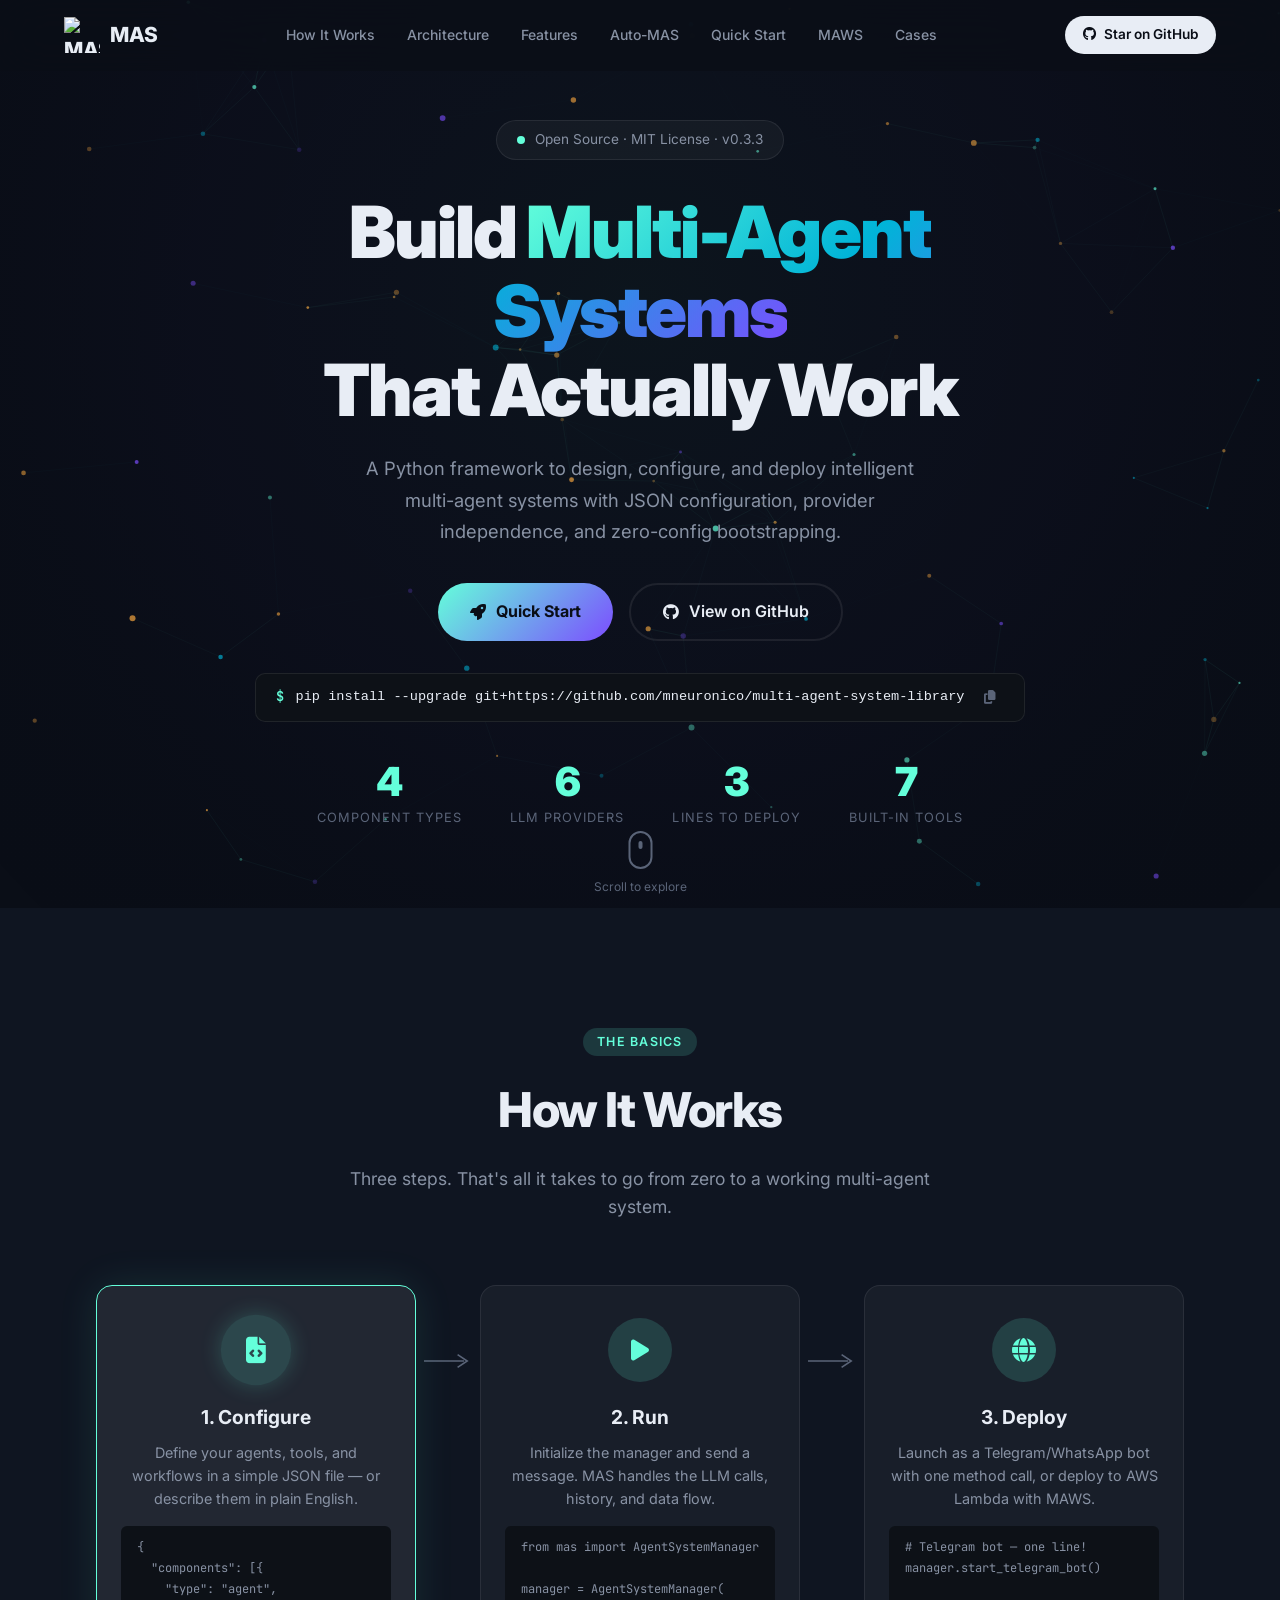
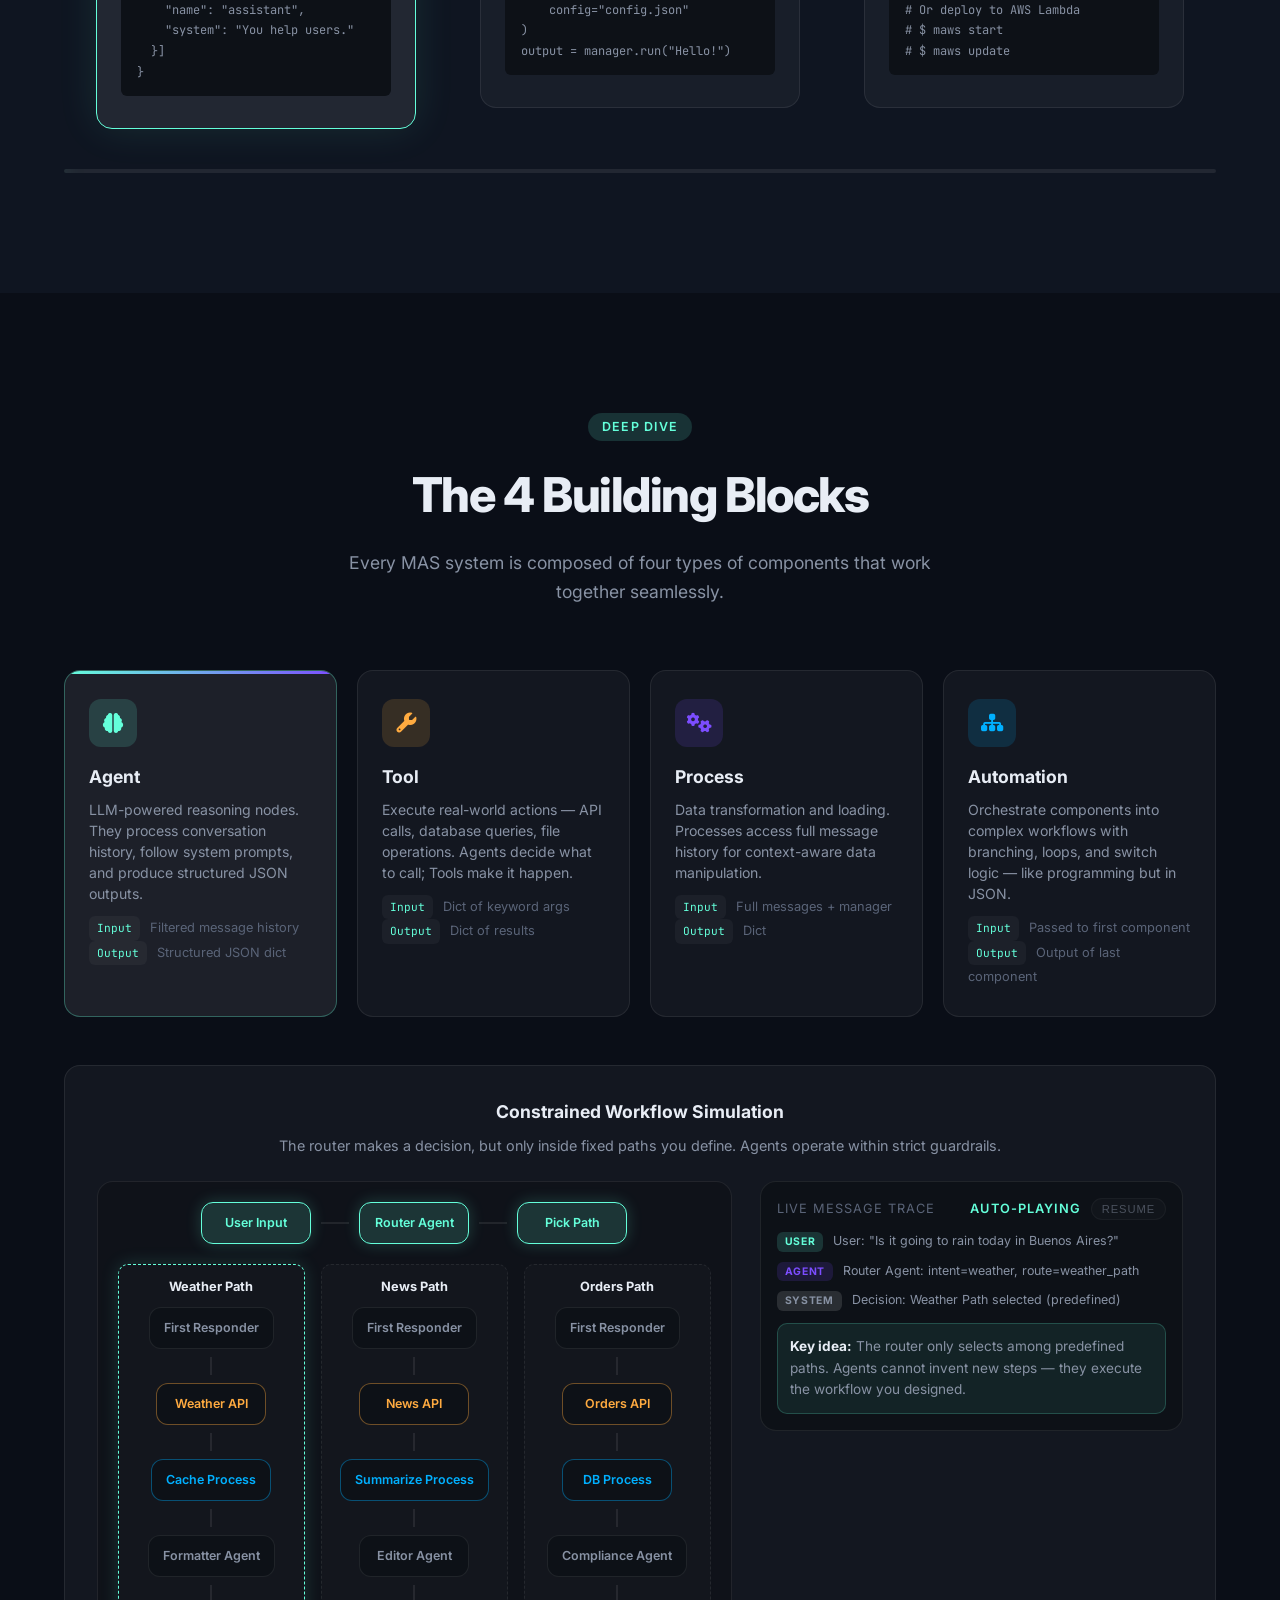
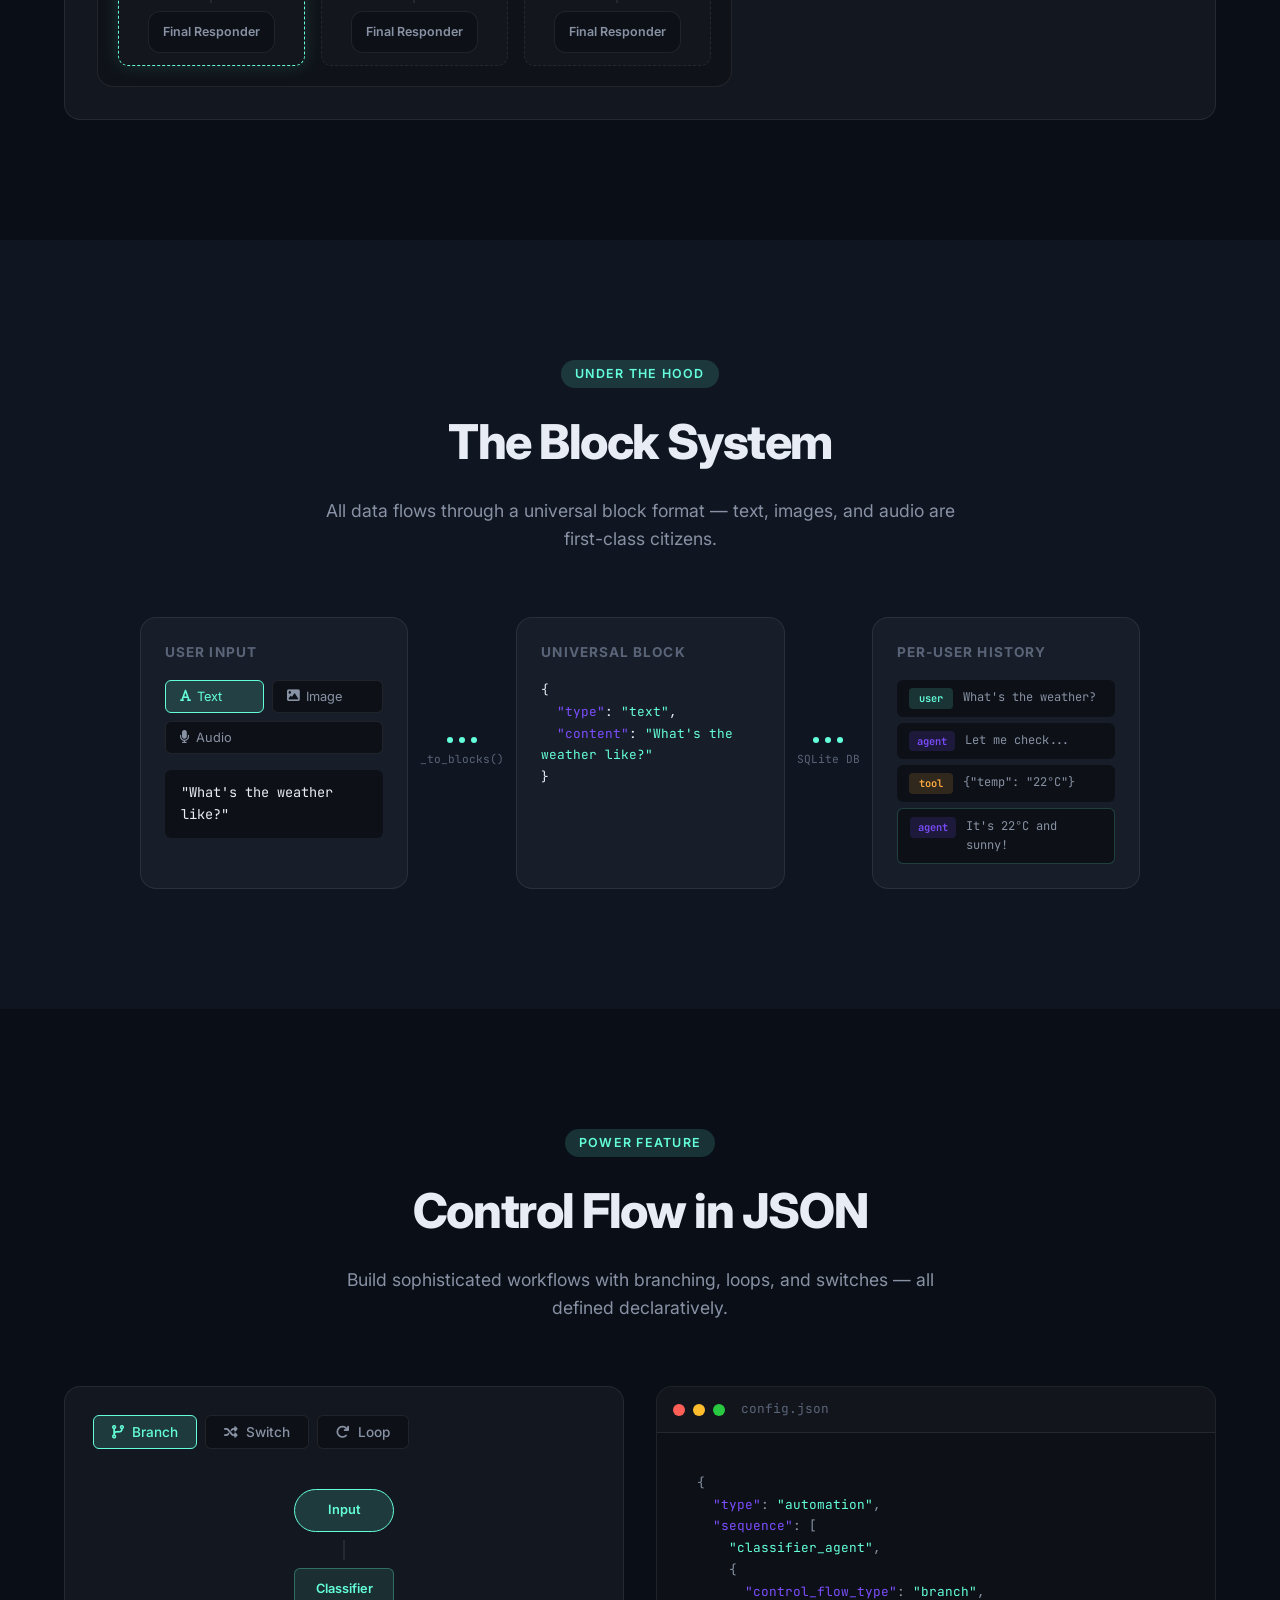
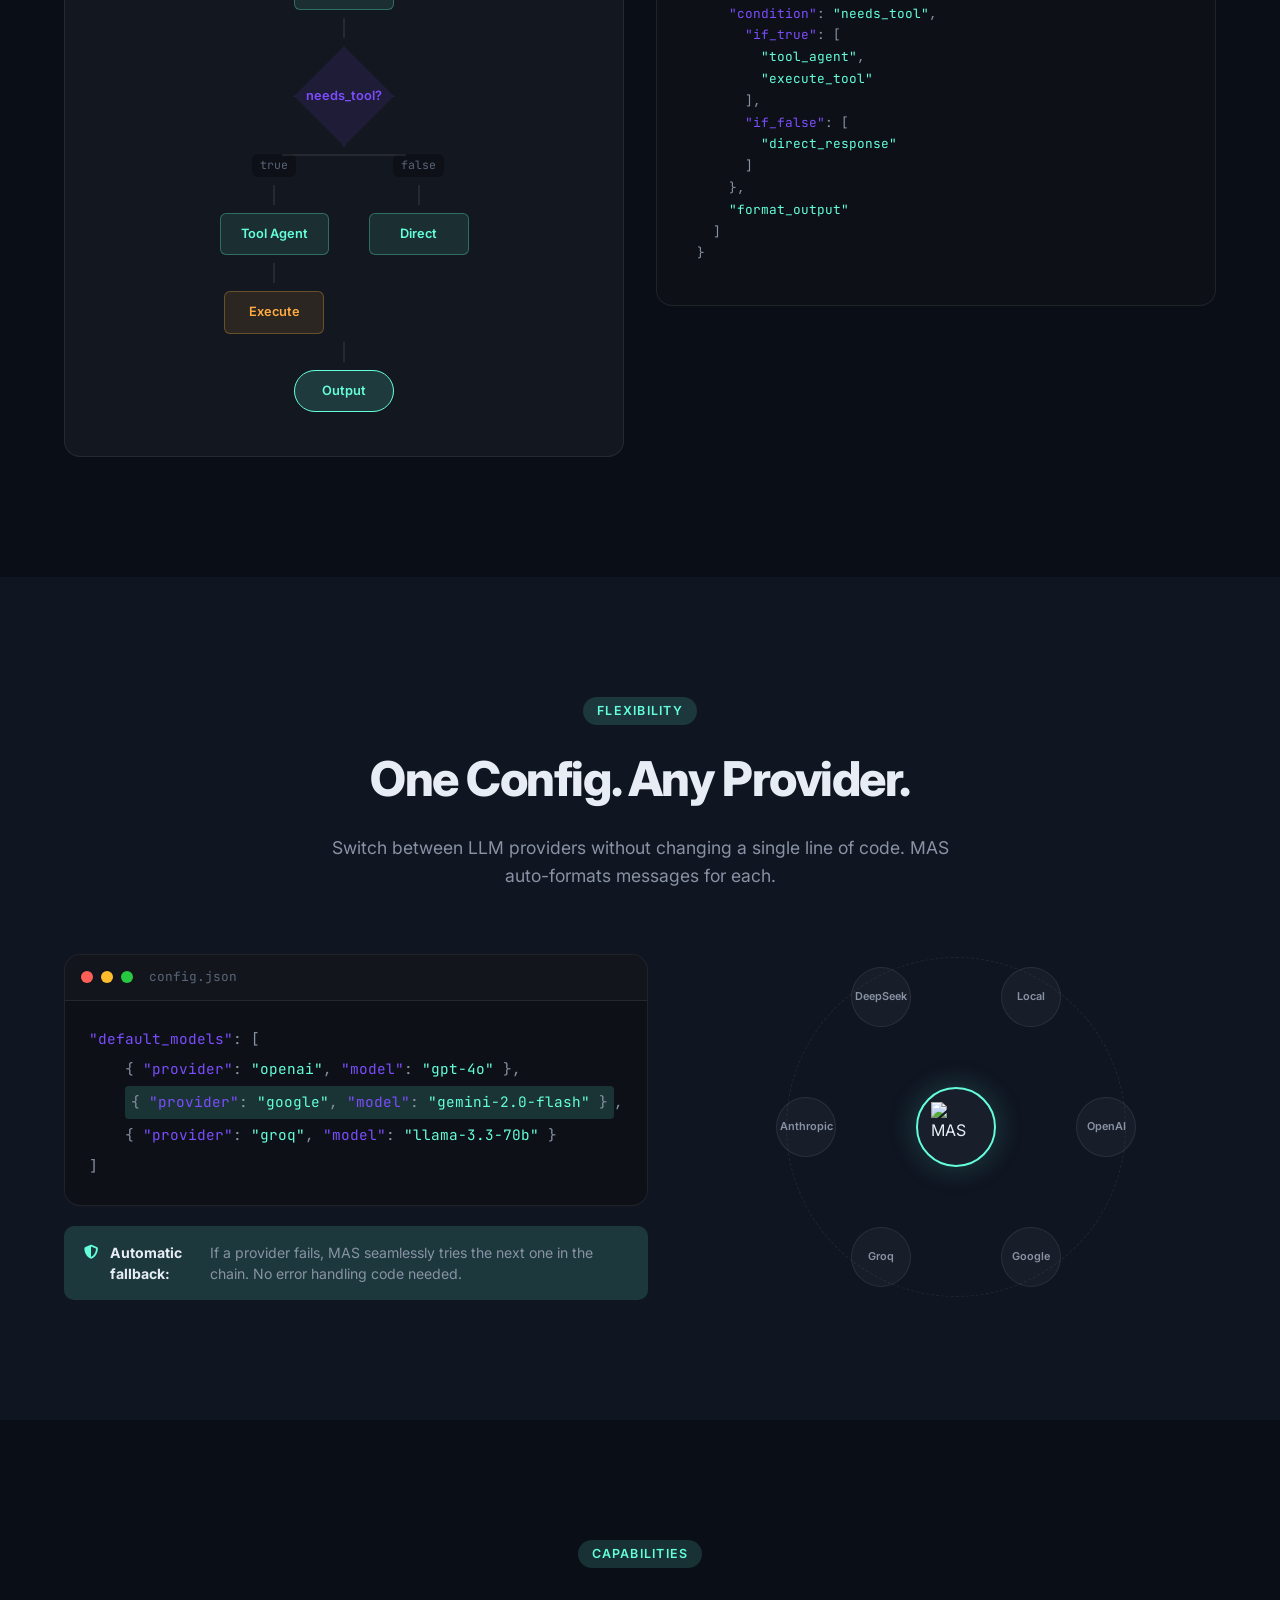
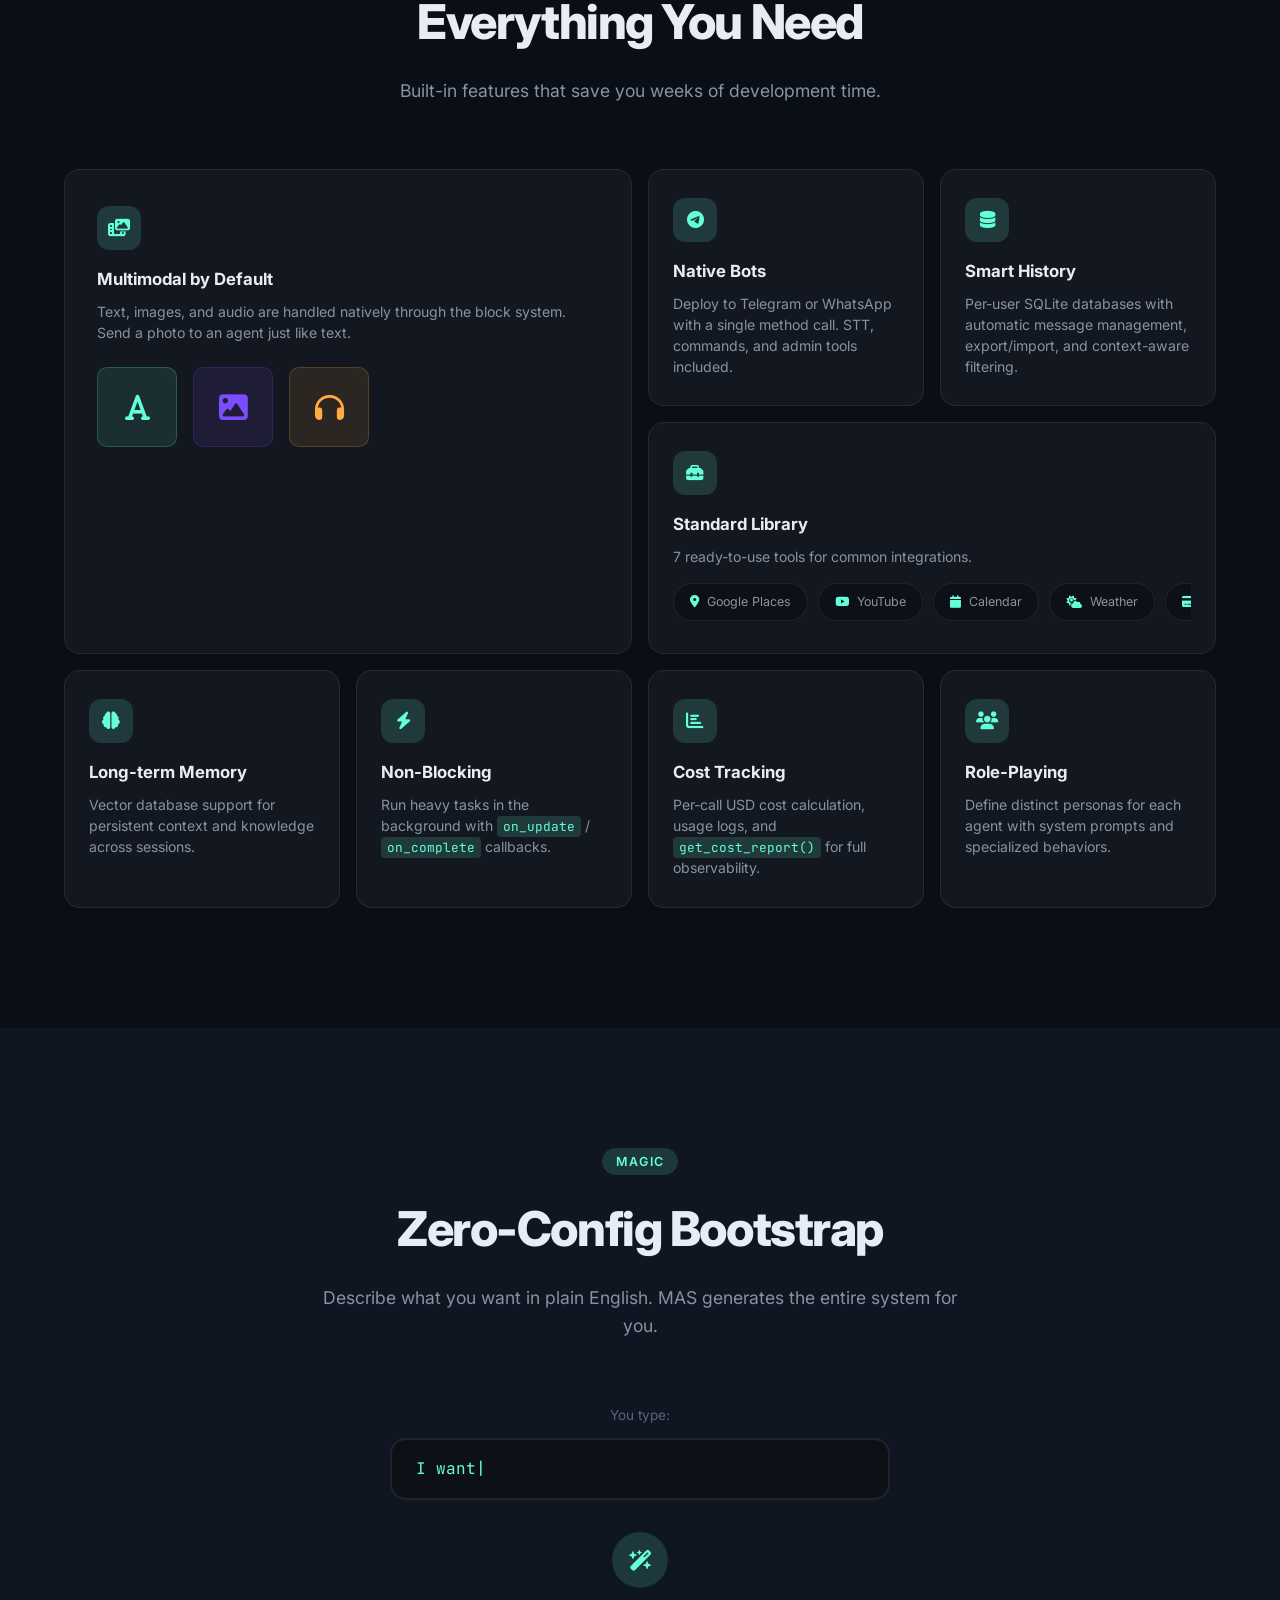
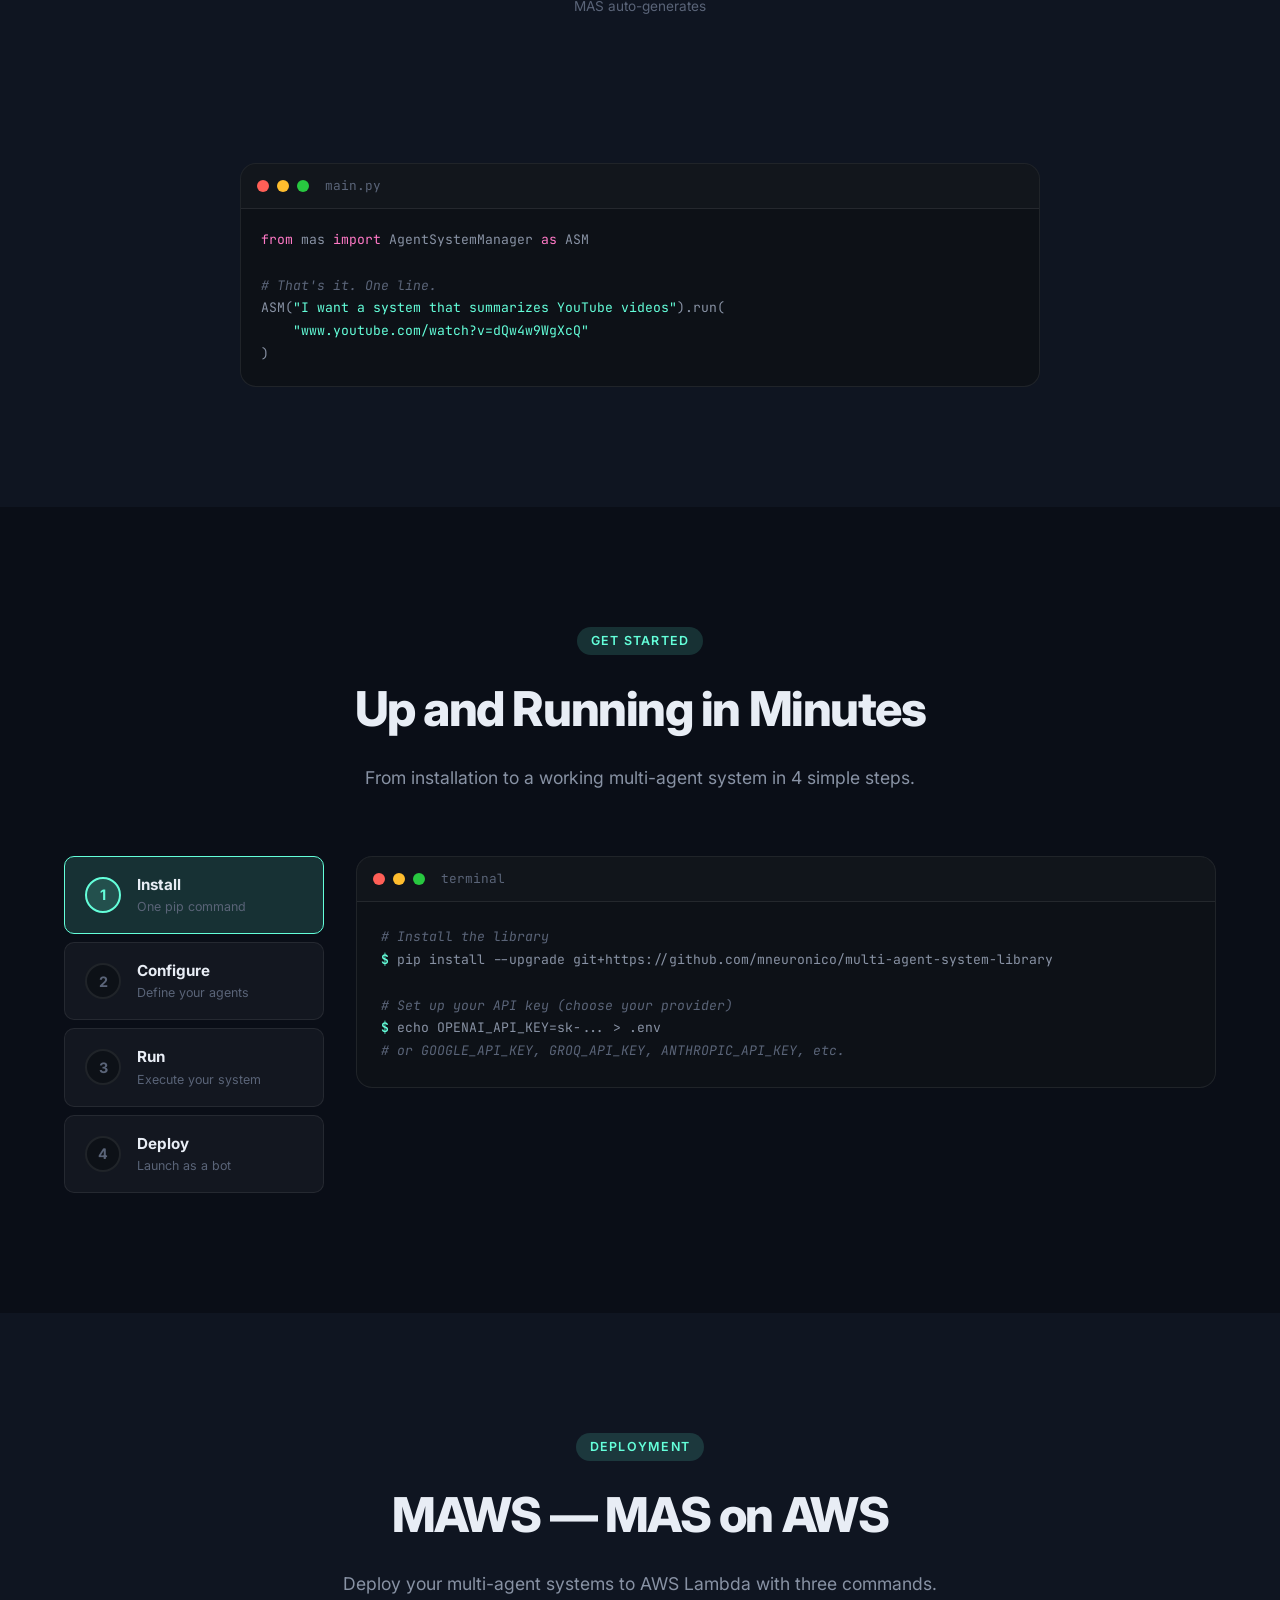
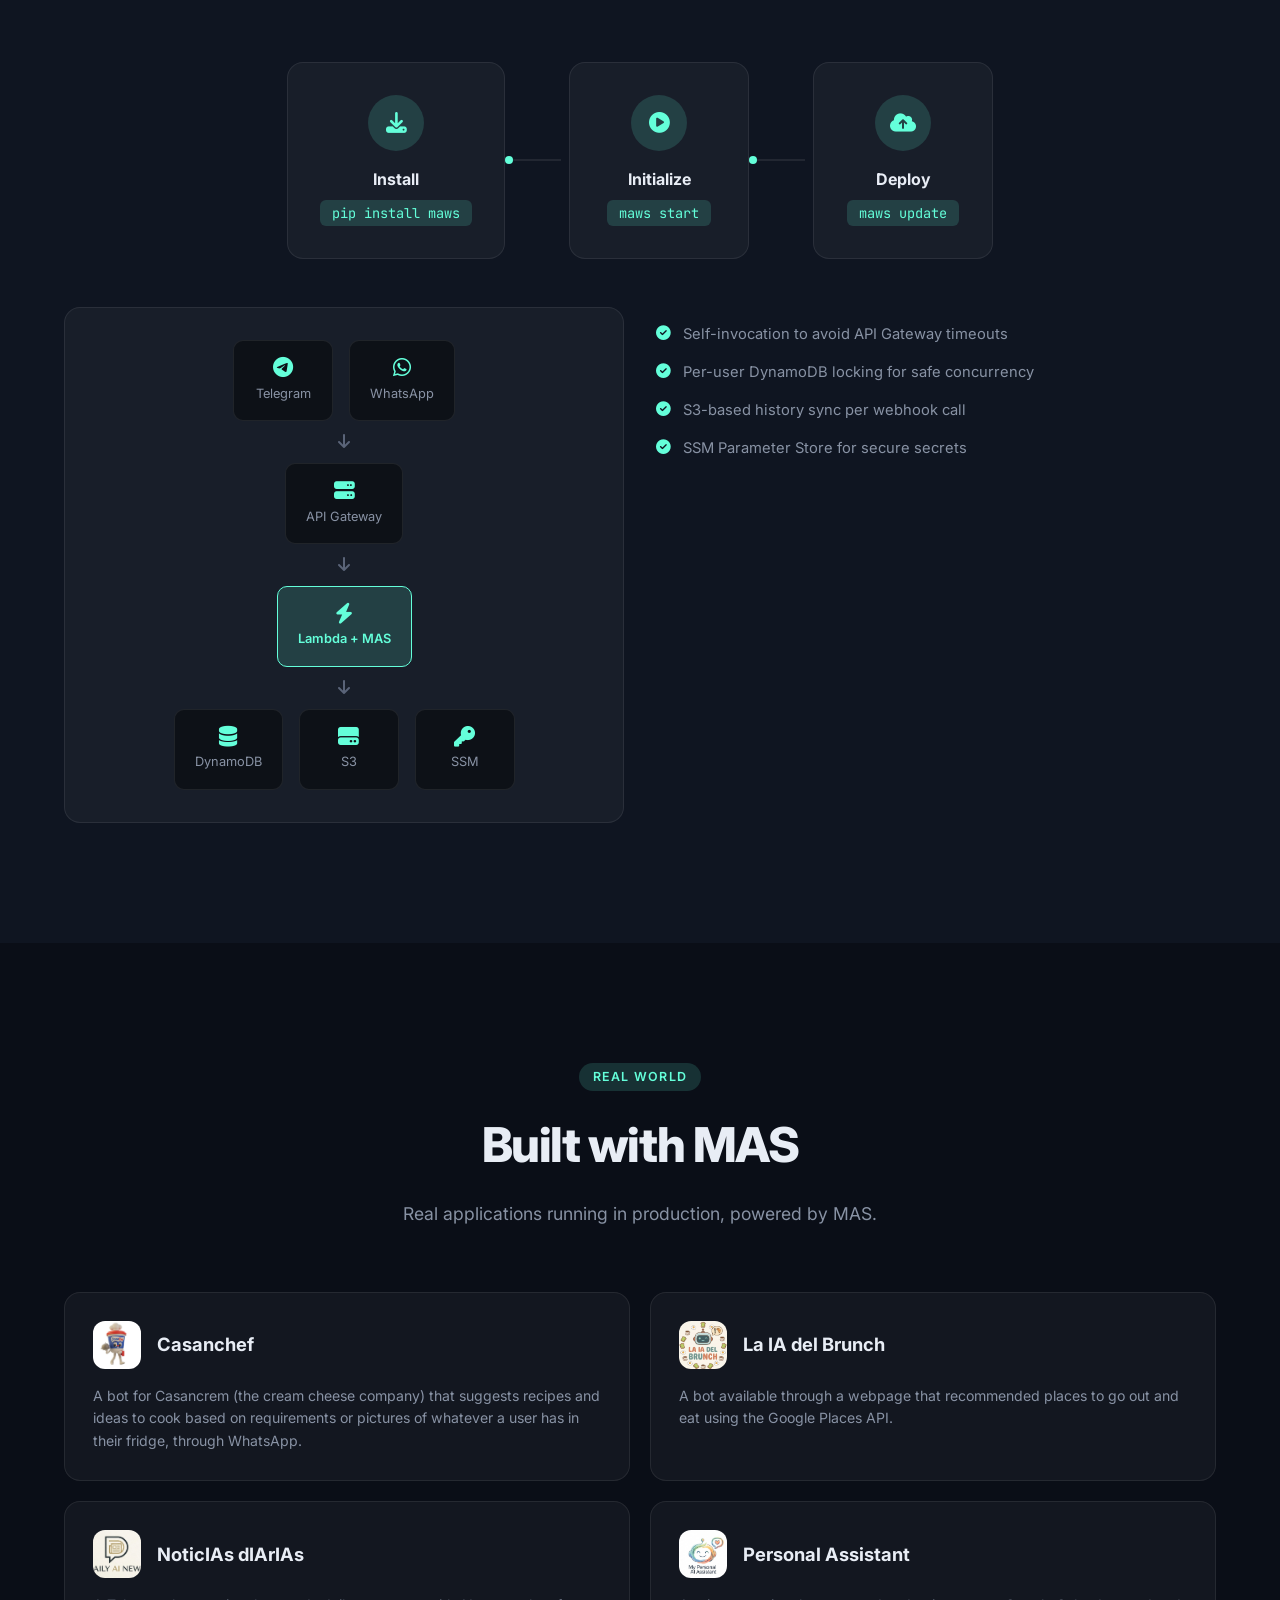
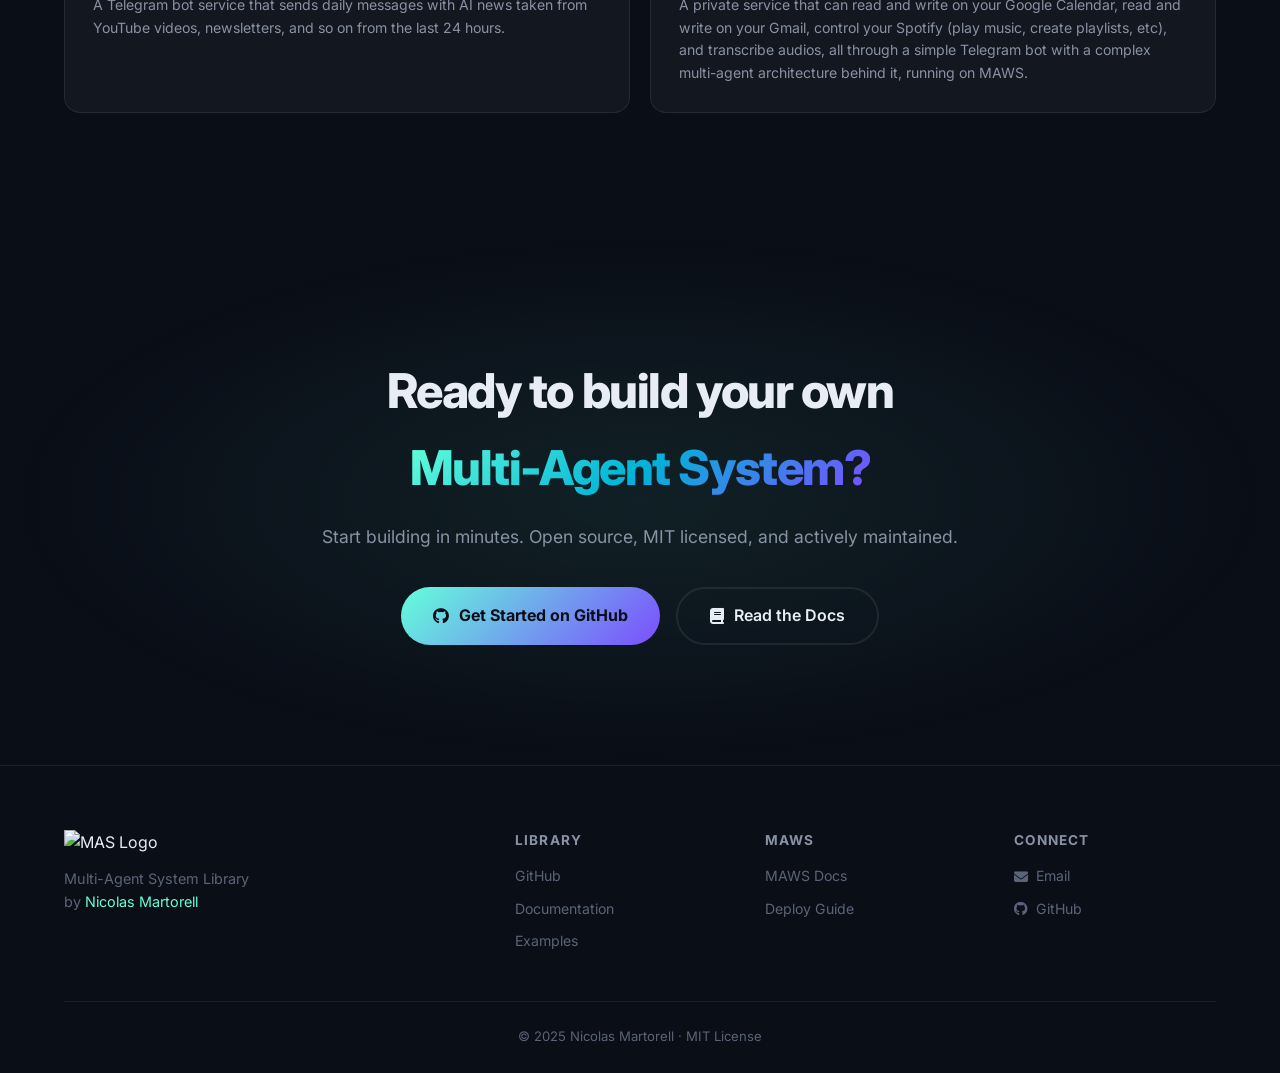
==== commit aca589ea: "new website" ====
--- a/index.html
+++ b/index.html
@@ -4,248 +4,1048 @@
 <head>
     <meta charset="UTF-8">
     <meta name="viewport" content="width=device-width, initial-scale=1.0">
-    <title>MAS - Multi-Agent System Library</title>
+    <title>MAS — Multi-Agent System Library</title>
     <link rel="stylesheet" href="style.css">
     <link rel="preconnect" href="https://fonts.googleapis.com">
     <link rel="preconnect" href="https://fonts.gstatic.com" crossorigin>
-    <link href="https://fonts.googleapis.com/css2?family=Outfit:wght@300;400;600;700&display=swap" rel="stylesheet">
-    <link rel="stylesheet" href="https://cdnjs.cloudflare.com/ajax/libs/font-awesome/6.0.0/css/all.min.css">
+    <link href="https://fonts.googleapis.com/css2?family=Inter:wght@300;400;500;600;700;800;900&family=JetBrains+Mono:wght@400;500;600&display=swap" rel="stylesheet">
+    <link rel="stylesheet" href="https://cdnjs.cloudflare.com/ajax/libs/font-awesome/6.5.0/css/all.min.css">
 </head>
 
 <body>
-    <nav class="navbar">
-        <div class="container">
+    <!-- ============ NAVBAR ============ -->
+    <nav class="navbar" id="navbar">
+        <div class="container nav-container">
             <a href="#" class="logo">
                 <img src="assets/mas-logo.png" alt="MAS Logo">
-                <span>MAS Library</span>
+                <span>MAS</span>
             </a>
-            <ul class="nav-links">
-                <li><a href="#about">About</a></li>
+            <ul class="nav-links" id="navLinks">
+                <li><a href="#how-it-works">How It Works</a></li>
+                <li><a href="#architecture">Architecture</a></li>
                 <li><a href="#features">Features</a></li>
+                <li><a href="#zero-config">Auto-MAS</a></li>
+                <li><a href="#code">Quick Start</a></li>
                 <li><a href="#maws">MAWS</a></li>
-                <li><a href="#examples">Success Cases</a></li>
-                <li><a href="#code">Code</a></li>
-                <li><a href="https://github.com/mneuronico/multi-agent-system-library" target="_blank"
-                        class="btn-primary">GitHub</a></li>
+                <li><a href="#examples">Cases</a></li>
             </ul>
+            <a href="https://github.com/mneuronico/multi-agent-system-library" target="_blank" class="nav-github-btn">
+                <i class="fab fa-github"></i> <span>Star on GitHub</span>
+            </a>
+            <button class="mobile-menu-btn" id="mobileMenuBtn" aria-label="Toggle menu">
+                <span></span><span></span><span></span>
+            </button>
         </div>
     </nav>
 
-    <header class="hero">
-        <div class="container">
-            <div class="hero-content">
-                <h1>Build Powerful <span class="highlight">Multi-Agent Systems</span> with Ease</h1>
-                <p class="tagline">A provider-independent, JSON-configurable framework for creating structured,
-                    intelligent agents.</p>
-                <div class="hero-buttons">
-                    <a href="https://github.com/mneuronico/multi-agent-system-library" target="_blank"
-                        class="btn-primary">Get Started</a>
-                    <a href="#about" class="btn-secondary">Learn More</a>
-                </div>
-            </div>
-            <div class="hero-image">
-                <img src="assets/mas-logo.png" alt="MAS Logo" class="hero-logo-3d">
-            </div>
+    <!-- ============ HERO ============ -->
+    <header class="hero" id="hero">
+        <canvas id="heroCanvas"></canvas>
+        <div class="hero-content">
+            <div class="hero-badge reveal">
+                <span class="badge-dot"></span> Open Source &middot; MIT License &middot; v0.3.3
+            </div>
+            <h1 class="reveal">
+                Build <span class="gradient-text">Multi-Agent Systems</span><br>
+                That Actually Work
+            </h1>
+            <p class="hero-sub reveal">
+                A Python framework to design, configure, and deploy intelligent multi-agent systems
+                with JSON configuration, provider independence, and zero-config bootstrapping.
+            </p>
+            <div class="hero-actions reveal">
+                <a href="#code" class="btn-glow">
+                    <i class="fas fa-rocket"></i> Quick Start
+                </a>
+                <a href="https://github.com/mneuronico/multi-agent-system-library" target="_blank" class="btn-outline">
+                    <i class="fab fa-github"></i> View on GitHub
+                </a>
+            </div>
+            <div class="hero-install reveal">
+                <div class="install-box" id="installBox">
+                    <span class="install-prompt">$</span>
+                    <code>pip install --upgrade git+https://github.com/mneuronico/multi-agent-system-library</code>
+                    <button class="copy-btn" id="copyInstall" title="Copy to clipboard">
+                        <i class="fas fa-copy"></i>
+                    </button>
+                </div>
+            </div>
+            <div class="hero-stats reveal">
+                <div class="stat">
+                    <span class="stat-number" data-target="4">0</span>
+                    <span class="stat-label">Component Types</span>
+                </div>
+                <div class="stat">
+                    <span class="stat-number" data-target="6">0</span>
+                    <span class="stat-label">LLM Providers</span>
+                </div>
+                <div class="stat">
+                    <span class="stat-number" data-target="3">0</span>
+                    <span class="stat-label">Lines to Deploy</span>
+                </div>
+                <div class="stat">
+                    <span class="stat-number" data-target="7">0</span>
+                    <span class="stat-label">Built-in Tools</span>
+                </div>
+            </div>
+        </div>
+        <div class="scroll-indicator">
+            <div class="mouse">
+                <div class="wheel"></div>
+            </div>
+            <span>Scroll to explore</span>
         </div>
     </header>
 
-    <section id="about" class="section about">
-        <div class="container">
-            <h2>Meet the MAS Library</h2>
-            <p class="lead">Designed for developers and non-developers alike, MAS allows you to design complex
-                multi-agent systems with minimal code.</p>
-            <div class="about-grid">
-                <div class="about-card">
-                    <i class="fas fa-cubes"></i>
-                    <h3>Structured Agents</h3>
-                    <p>Create agents that use tools in very specific ways, ensuring reliability and control.</p>
-                </div>
-                <div class="about-card">
-                    <i class="fas fa-globe"></i>
-                    <h3>Provider Independent</h3>
-                    <p>Seamlessly integrate with OpenAI, Google, Groq, Anthropic, DeepSeek, and local models.</p>
-                </div>
-                <div class="about-card">
-                    <i class="fas fa-file-code"></i>
-                    <h3>JSON Configuration</h3>
-                    <p>Define your entire system in JSON. Readable by humans, writable by LLMs.</p>
-                </div>
-                <div class="about-card">
-                    <i class="fas fa-robot"></i>
-                    <h3>Auto-Generation</h3>
-                    <p>Describe your system in plain English, and let MAS generate the configuration for you.</p>
+    <!-- ============ HOW IT WORKS ============ -->
+    <section id="how-it-works" class="section section-dark">
+        <div class="container">
+            <div class="section-header reveal">
+                <span class="section-tag">The Basics</span>
+                <h2>How It Works</h2>
+                <p>Three steps. That's all it takes to go from zero to a working multi-agent system.</p>
+            </div>
+
+            <div class="pipeline reveal">
+                <div class="pipeline-step" data-step="1">
+                    <div class="step-icon">
+                        <i class="fas fa-file-code"></i>
+                        <div class="step-pulse"></div>
+                    </div>
+                    <h3>1. Configure</h3>
+                    <p>Define your agents, tools, and workflows in a simple JSON file — or describe them in plain English.</p>
+                    <div class="step-code">
+                        <pre><code>{
+  "components": [{
+    "type": "agent",
+    "name": "assistant",
+    "system": "You help users."
+  }]
+}</code></pre>
+                    </div>
+                </div>
+
+                <div class="pipeline-arrow">
+                    <svg viewBox="0 0 60 24"><path d="M0 12h50M42 4l12 8-12 8" stroke="currentColor" stroke-width="2" fill="none"/></svg>
+                </div>
+
+                <div class="pipeline-step" data-step="2">
+                    <div class="step-icon">
+                        <i class="fas fa-play"></i>
+                        <div class="step-pulse"></div>
+                    </div>
+                    <h3>2. Run</h3>
+                    <p>Initialize the manager and send a message. MAS handles the LLM calls, history, and data flow.</p>
+                    <div class="step-code">
+                        <pre><code>from mas import AgentSystemManager
+
+manager = AgentSystemManager(
+    config="config.json"
+)
+output = manager.run("Hello!")</code></pre>
+                    </div>
+                </div>
+
+                <div class="pipeline-arrow">
+                    <svg viewBox="0 0 60 24"><path d="M0 12h50M42 4l12 8-12 8" stroke="currentColor" stroke-width="2" fill="none"/></svg>
+                </div>
+
+                <div class="pipeline-step" data-step="3">
+                    <div class="step-icon">
+                        <i class="fas fa-globe"></i>
+                        <div class="step-pulse"></div>
+                    </div>
+                    <h3>3. Deploy</h3>
+                    <p>Launch as a Telegram/WhatsApp bot with one method call, or deploy to AWS Lambda with MAWS.</p>
+                    <div class="step-code">
+                        <pre><code># Telegram bot — one line!
+manager.start_telegram_bot()
+
+# Or deploy to AWS Lambda
+# $ maws start
+# $ maws update</code></pre>
+                    </div>
+                </div>
+            </div>
+
+            <div class="pipeline-progress">
+                <div class="pipeline-track">
+                    <div class="data-packet" id="dataPacket"></div>
                 </div>
             </div>
         </div>
     </section>
 
-    <section id="features" class="section features">
-        <div class="container">
-            <h2>Core Capabilities</h2>
-            <div class="features-grid">
-                <div class="feature-item">
-                    <h3><i class="fab fa-whatsapp"></i> Native Bot Support</h3>
-                    <p>Out-of-the-box support for WhatsApp and Telegram bots. Deploy your agents to where your users
-                        are.</p>
-                </div>
-                <div class="feature-item">
-                    <h3><i class="fas fa-photo-video"></i> Multimodal</h3>
-                    <p>Handle text, images, and audio natively. The block-based system ensures seamless data exchange.
-                    </p>
-                </div>
-                <div class="feature-item">
-                    <h3><i class="fas fa-project-diagram"></i> Agentic Workflows</h3>
-                    <p>Design complex flows with Agents, Tools, Processes, and Automations. Support for branching,
-                        loops, and more.</p>
-                </div>
-                <div class="feature-item">
-                    <h3><i class="fas fa-database"></i> Centralized History</h3>
-                    <p>Robust message history management with SQLite, supporting multi-user sessions and context-aware
-                        agents.</p>
-                </div>
-                <div class="feature-item">
-                    <h3><i class="fas fa-tools"></i> Custom Tools</h3>
-                    <p>Easily extend agent capabilities with custom Python functions defined as tools.</p>
-                </div>
-                <div class="feature-item">
-                    <h3><i class="fas fa-brain"></i> Long-term Memory</h3>
-                    <p>Built-in support for vector databases to give your agents persistent context and knowledge.</p>
-                </div>
-                <div class="feature-item">
-                    <h3><i class="fas fa-user-secret"></i> Role-Playing</h3>
-                    <p>Define distinct personas and roles for each agent to specialize tasks and interactions.</p>
-                </div>
-                <div class="feature-item">
-                    <h3><i class="fas fa-sync-alt"></i> Async Operations</h3>
-                    <p>Run heavy tasks in the background without blocking the main conversation flow.</p>
-                </div>
-                <div class="feature-item">
-                    <h3><i class="fas fa-chart-line"></i> Observability</h3>
-                    <p>Track agent performance, token usage, and costs with built-in logging and metrics.</p>
+    <!-- ============ ARCHITECTURE ============ -->
+    <section id="architecture" class="section">
+        <div class="container">
+            <div class="section-header reveal">
+                <span class="section-tag">Deep Dive</span>
+                <h2>The 4 Building Blocks</h2>
+                <p>Every MAS system is composed of four types of components that work together seamlessly.</p>
+            </div>
+
+            <div class="arch-diagram reveal">
+                <div class="arch-cards">
+                    <div class="arch-card active" data-component="agent">
+                        <div class="arch-card-icon agent-icon">
+                            <i class="fas fa-brain"></i>
+                        </div>
+                        <h3>Agent</h3>
+                        <p>LLM-powered reasoning nodes. They process conversation history, follow system prompts, and produce structured JSON outputs.</p>
+                        <div class="arch-card-detail">
+                            <span class="detail-tag">Input</span> Filtered message history
+                            <br><span class="detail-tag">Output</span> Structured JSON dict
+                        </div>
+                    </div>
+
+                    <div class="arch-card" data-component="tool">
+                        <div class="arch-card-icon tool-icon">
+                            <i class="fas fa-wrench"></i>
+                        </div>
+                        <h3>Tool</h3>
+                        <p>Execute real-world actions — API calls, database queries, file operations. Agents decide what to call; Tools make it happen.</p>
+                        <div class="arch-card-detail">
+                            <span class="detail-tag">Input</span> Dict of keyword args
+                            <br><span class="detail-tag">Output</span> Dict of results
+                        </div>
+                    </div>
+
+                    <div class="arch-card" data-component="process">
+                        <div class="arch-card-icon process-icon">
+                            <i class="fas fa-cogs"></i>
+                        </div>
+                        <h3>Process</h3>
+                        <p>Data transformation and loading. Processes access full message history for context-aware data manipulation.</p>
+                        <div class="arch-card-detail">
+                            <span class="detail-tag">Input</span> Full messages + manager
+                            <br><span class="detail-tag">Output</span> Dict
+                        </div>
+                    </div>
+
+                    <div class="arch-card" data-component="automation">
+                        <div class="arch-card-icon automation-icon">
+                            <i class="fas fa-sitemap"></i>
+                        </div>
+                        <h3>Automation</h3>
+                        <p>Orchestrate components into complex workflows with branching, loops, and switch logic — like programming but in JSON.</p>
+                        <div class="arch-card-detail">
+                            <span class="detail-tag">Input</span> Passed to first component
+                            <br><span class="detail-tag">Output</span> Output of last component
+                        </div>
+                    </div>
+                </div>
+
+                <div class="workflow-sim" id="workflowSim">
+                    <div class="workflow-head">
+                        <h4>Constrained Workflow Simulation</h4>
+                        <p>The router makes a decision, but only inside fixed paths you define. Agents operate within strict guardrails.</p>
+                    </div>
+                    <div class="workflow-body">
+                        <div class="workflow-graph" id="workflowGraph">
+                            <div class="wf-row wf-main">
+                                <div class="wf-node wf-input" data-node="input">User Input</div>
+                                <div class="wf-edge"></div>
+                                <div class="wf-node wf-agent" data-node="router">Router Agent</div>
+                                <div class="wf-edge"></div>
+                                <div class="wf-node wf-decision" data-node="decision">Pick Path</div>
+                            </div>
+
+                            <div class="wf-lanes">
+                                <div class="wf-lane" data-lane="weather">
+                                    <div class="wf-lane-title">Weather Path</div>
+                                    <div class="wf-lane-steps">
+                                        <div class="wf-node wf-agent" data-node="weather-responder">First Responder</div>
+                                        <div class="wf-edge vertical"></div>
+                                        <div class="wf-node wf-tool" data-node="weather-tool">Weather API</div>
+                                        <div class="wf-edge vertical"></div>
+                                        <div class="wf-node wf-process" data-node="weather-cache">Cache Process</div>
+                                        <div class="wf-edge vertical"></div>
+                                        <div class="wf-node wf-agent" data-node="weather-formatter">Formatter Agent</div>
+                                        <div class="wf-edge vertical"></div>
+                                        <div class="wf-node wf-agent" data-node="weather-final">Final Responder</div>
+                                    </div>
+                                </div>
+                                <div class="wf-lane" data-lane="news">
+                                    <div class="wf-lane-title">News Path</div>
+                                    <div class="wf-lane-steps">
+                                        <div class="wf-node wf-agent" data-node="news-responder">First Responder</div>
+                                        <div class="wf-edge vertical"></div>
+                                        <div class="wf-node wf-tool" data-node="news-tool">News API</div>
+                                        <div class="wf-edge vertical"></div>
+                                        <div class="wf-node wf-process" data-node="news-summarize">Summarize Process</div>
+                                        <div class="wf-edge vertical"></div>
+                                        <div class="wf-node wf-agent" data-node="news-editor">Editor Agent</div>
+                                        <div class="wf-edge vertical"></div>
+                                        <div class="wf-node wf-agent" data-node="news-final">Final Responder</div>
+                                    </div>
+                                </div>
+                                <div class="wf-lane" data-lane="orders">
+                                    <div class="wf-lane-title">Orders Path</div>
+                                    <div class="wf-lane-steps">
+                                        <div class="wf-node wf-agent" data-node="orders-responder">First Responder</div>
+                                        <div class="wf-edge vertical"></div>
+                                        <div class="wf-node wf-tool" data-node="orders-tool">Orders API</div>
+                                        <div class="wf-edge vertical"></div>
+                                        <div class="wf-node wf-process" data-node="orders-db">DB Process</div>
+                                        <div class="wf-edge vertical"></div>
+                                        <div class="wf-node wf-agent" data-node="orders-check">Compliance Agent</div>
+                                        <div class="wf-edge vertical"></div>
+                                        <div class="wf-node wf-agent" data-node="orders-final">Final Responder</div>
+                                    </div>
+                                </div>
+                            </div>
+                        </div>
+
+                        <div class="workflow-log-panel">
+                            <div class="wf-log-header">
+                                <span>Live Message Trace</span>
+                                <div class="wf-controls">
+                                    <span class="wf-loop" id="workflowStatus">Auto-playing</span>
+                                    <button class="wf-resume-btn" id="workflowResume" type="button">Resume</button>
+                                </div>
+                            </div>
+                            <div class="wf-log" id="workflowLog"></div>
+                            <div class="wf-constraint">
+                                <strong>Key idea:</strong> The router only selects among predefined paths. Agents cannot invent new steps — they execute the workflow you designed.
+                            </div>
+                        </div>
+                    </div>
                 </div>
             </div>
         </div>
     </section>
 
-    <section id="maws" class="section maws">
-        <div class="container">
-            <div class="maws-content">
-                <div class="maws-text">
-                    <h2>MAWS Extension</h2>
-                    <h3>MAS on AWS</h3>
-                    <p>Deploy your MAS bots to AWS Lambda + API Gateway with almost no effort.</p>
-                    <ul class="maws-list">
-                        <li><i class="fas fa-check"></i> Lazy initialization for fast cold starts</li>
-                        <li><i class="fas fa-check"></i> Webhook handling for WhatsApp & Telegram</li>
-                        <li><i class="fas fa-check"></i> Background processing via self-invocation</li>
-                        <li><i class="fas fa-check"></i> DynamoDB locking & S3 synchronization</li>
-                    </ul>
-                    <a href="https://github.com/mneuronico/multi-agent-system-library/tree/main/maws" target="_blank"
-                        class="btn-primary">View MAWS Docs</a>
-                </div>
-                <div class="maws-logo">
-                    <img src="assets/maws-logo.png" alt="MAWS Logo">
+    <!-- ============ DATA FLOW — Block System ============ -->
+    <section id="data-flow" class="section section-dark">
+        <div class="container">
+            <div class="section-header reveal">
+                <span class="section-tag">Under the Hood</span>
+                <h2>The Block System</h2>
+                <p>All data flows through a universal block format — text, images, and audio are first-class citizens.</p>
+            </div>
+
+            <div class="blocks-demo reveal">
+                <div class="block-flow">
+                    <div class="block-source">
+                        <h4>User Input</h4>
+                        <div class="input-types">
+                            <button class="input-type-btn active" data-type="text">
+                                <i class="fas fa-font"></i> Text
+                            </button>
+                            <button class="input-type-btn" data-type="image">
+                                <i class="fas fa-image"></i> Image
+                            </button>
+                            <button class="input-type-btn" data-type="audio">
+                                <i class="fas fa-microphone"></i> Audio
+                            </button>
+                        </div>
+                        <div class="input-preview" id="inputPreview">
+                            <div class="input-text active">"What's the weather like?"</div>
+                            <div class="input-image"><i class="fas fa-image"></i> photo.jpg</div>
+                            <div class="input-audio"><i class="fas fa-wave-square"></i> voice_note.ogg</div>
+                        </div>
+                    </div>
+
+                    <div class="flow-arrow">
+                        <div class="flow-particles">
+                            <span class="particle"></span>
+                            <span class="particle"></span>
+                            <span class="particle"></span>
+                        </div>
+                        <span class="flow-label">_to_blocks()</span>
+                    </div>
+
+                    <div class="block-output" id="blockOutput">
+                        <h4>Universal Block</h4>
+                        <div class="block-json" id="blockJson">
+                            <pre><code>{
+  <span class="json-key">"type"</span>: <span class="json-str">"text"</span>,
+  <span class="json-key">"content"</span>: <span class="json-str">"What's the weather like?"</span>
+}</code></pre>
+                        </div>
+                    </div>
+
+                    <div class="flow-arrow">
+                        <div class="flow-particles">
+                            <span class="particle"></span>
+                            <span class="particle"></span>
+                            <span class="particle"></span>
+                        </div>
+                        <span class="flow-label">SQLite DB</span>
+                    </div>
+
+                    <div class="block-db">
+                        <h4>Per-User History</h4>
+                        <div class="db-visual">
+                            <div class="db-row"><span class="db-role user">user</span> <span class="db-msg">What's the weather?</span></div>
+                            <div class="db-row"><span class="db-role assistant">agent</span> <span class="db-msg">Let me check...</span></div>
+                            <div class="db-row"><span class="db-role tool-role">tool</span> <span class="db-msg">{"temp": "22°C"}</span></div>
+                            <div class="db-row new-row"><span class="db-role assistant">agent</span> <span class="db-msg">It's 22°C and sunny!</span></div>
+                        </div>
+                    </div>
                 </div>
             </div>
         </div>
     </section>
 
-    <section id="examples" class="section examples">
-        <div class="container">
-            <h2>Success Cases</h2>
-            <p class="section-subtitle">Real-world applications built with MAS.</p>
-            <div id="examples-grid" class="examples-grid">
-                <!-- Examples will be loaded here via JavaScript -->
+    <!-- ============ CONTROL FLOW ============ -->
+    <section id="control-flow" class="section">
+        <div class="container">
+            <div class="section-header reveal">
+                <span class="section-tag">Power Feature</span>
+                <h2>Control Flow in JSON</h2>
+                <p>Build sophisticated workflows with branching, loops, and switches — all defined declaratively.</p>
+            </div>
+
+            <div class="flow-demo reveal">
+                <div class="flow-visualization" id="flowViz">
+                    <div class="flow-controls">
+                        <button class="flow-btn active" data-flow="branch">
+                            <i class="fas fa-code-branch"></i> Branch
+                        </button>
+                        <button class="flow-btn" data-flow="switch">
+                            <i class="fas fa-random"></i> Switch
+                        </button>
+                        <button class="flow-btn" data-flow="loop">
+                            <i class="fas fa-redo"></i> Loop
+                        </button>
+                    </div>
+
+                    <div class="flow-diagram" id="flowDiagram">
+                        <!-- Branch diagram (default) -->
+                        <div class="flow-chart active" data-chart="branch">
+                            <div class="fc-node fc-start">Input</div>
+                            <div class="fc-line"></div>
+                            <div class="fc-node fc-agent">Classifier</div>
+                            <div class="fc-line"></div>
+                            <div class="fc-node fc-decision">
+                                <span>needs_tool?</span>
+                            </div>
+                            <div class="fc-branches">
+                                <div class="fc-branch fc-true">
+                                    <div class="fc-branch-label">true</div>
+                                    <div class="fc-line"></div>
+                                    <div class="fc-node fc-agent">Tool Agent</div>
+                                    <div class="fc-line"></div>
+                                    <div class="fc-node fc-tool">Execute</div>
+                                </div>
+                                <div class="fc-branch fc-false">
+                                    <div class="fc-branch-label">false</div>
+                                    <div class="fc-line"></div>
+                                    <div class="fc-node fc-agent">Direct</div>
+                                </div>
+                            </div>
+                            <div class="fc-line"></div>
+                            <div class="fc-node fc-end">Output</div>
+                        </div>
+
+                        <!-- Switch diagram -->
+                        <div class="flow-chart" data-chart="switch">
+                            <div class="fc-node fc-start">Input</div>
+                            <div class="fc-line"></div>
+                            <div class="fc-node fc-agent">Selector</div>
+                            <div class="fc-line"></div>
+                            <div class="fc-node fc-decision">
+                                <span>action?</span>
+                            </div>
+                            <div class="fc-branches fc-multi">
+                                <div class="fc-branch">
+                                    <div class="fc-branch-label">weather</div>
+                                    <div class="fc-line"></div>
+                                    <div class="fc-node fc-tool">Weather</div>
+                                </div>
+                                <div class="fc-branch">
+                                    <div class="fc-branch-label">news</div>
+                                    <div class="fc-line"></div>
+                                    <div class="fc-node fc-tool">News</div>
+                                </div>
+                                <div class="fc-branch">
+                                    <div class="fc-branch-label">default</div>
+                                    <div class="fc-line"></div>
+                                    <div class="fc-node fc-agent">Fallback</div>
+                                </div>
+                            </div>
+                            <div class="fc-line"></div>
+                            <div class="fc-node fc-end">Output</div>
+                        </div>
+
+                        <!-- Loop diagram -->
+                        <div class="flow-chart" data-chart="loop">
+                            <div class="fc-node fc-start">Input</div>
+                            <div class="fc-line"></div>
+                            <div class="fc-node fc-agent">Initializer</div>
+                            <div class="fc-line"></div>
+                            <div class="fc-loop-container">
+                                <div class="fc-loop-label"><i class="fas fa-redo"></i> while: !done</div>
+                                <div class="fc-node fc-agent">Worker</div>
+                                <div class="fc-line"></div>
+                                <div class="fc-node fc-tool">Process</div>
+                                <div class="fc-line"></div>
+                                <div class="fc-node fc-agent">Evaluator</div>
+                            </div>
+                            <div class="fc-line"></div>
+                            <div class="fc-node fc-end">Output</div>
+                        </div>
+                    </div>
+                </div>
+
+                <div class="flow-code-panel">
+                    <div class="code-frame">
+                        <div class="code-frame-header">
+                            <span class="dot red"></span><span class="dot yellow"></span><span class="dot green"></span>
+                            <span class="code-filename">config.json</span>
+                        </div>
+                        <div class="flow-code-body">
+                            <div class="flow-code active" data-code="branch">
+                                <pre><code>{
+  <span class="json-key">"type"</span>: <span class="json-str">"automation"</span>,
+  <span class="json-key">"sequence"</span>: [
+    <span class="json-str">"classifier_agent"</span>,
+    {
+      <span class="json-key">"control_flow_type"</span>: <span class="json-str">"branch"</span>,
+    <span class="json-key">"condition"</span>: <span class="json-str">"needs_tool"</span>,
+      <span class="json-key">"if_true"</span>: [
+        <span class="json-str">"tool_agent"</span>,
+        <span class="json-str">"execute_tool"</span>
+      ],
+      <span class="json-key">"if_false"</span>: [
+        <span class="json-str">"direct_response"</span>
+      ]
+    },
+    <span class="json-str">"format_output"</span>
+  ]
+}</code></pre>
+                            </div>
+                            <div class="flow-code" data-code="switch">
+                                <pre><code>{
+  <span class="json-key">"type"</span>: <span class="json-str">"automation"</span>,
+  <span class="json-key">"sequence"</span>: [
+    <span class="json-str">"selector"</span>,
+    {
+      <span class="json-key">"control_flow_type"</span>: <span class="json-str">"switch"</span>,
+      <span class="json-key">"value"</span>: <span class="json-str">"action"</span>,
+      <span class="json-key">"cases"</span>: [
+        {<span class="json-key">"case"</span>: <span class="json-str">"weather"</span>,
+         <span class="json-key">"body"</span>: [<span class="json-str">"weather_tool"</span>]},
+        {<span class="json-key">"case"</span>: <span class="json-str">"news"</span>,
+         <span class="json-key">"body"</span>: [<span class="json-str">"news_tool"</span>]},
+        {<span class="json-key">"case"</span>: <span class="json-str">"default"</span>,
+         <span class="json-key">"body"</span>: [<span class="json-str">"fallback"</span>]}
+      ]
+    }
+  ]
+}</code></pre>
+                            </div>
+                            <div class="flow-code" data-code="loop">
+                                <pre><code>{
+  <span class="json-key">"type"</span>: <span class="json-str">"automation"</span>,
+  <span class="json-key">"sequence"</span>: [
+    <span class="json-str">"initializer"</span>,
+    {
+      <span class="json-key">"control_flow_type"</span>: <span class="json-str">"while"</span>,
+      <span class="json-key">"start_condition"</span>: <span class="json-str">"done == false"</span>,
+      <span class="json-key">"body"</span>: [
+        <span class="json-str">"worker"</span>,
+        <span class="json-str">"process_step"</span>,
+        <span class="json-str">"evaluator"</span>
+      ],
+      <span class="json-key">"end_condition"</span>: <span class="json-str">"done == true"</span>
+    }
+  ]
+}</code></pre>
+                            </div>
+                        </div>
+                    </div>
+                </div>
             </div>
         </div>
     </section>
 
-    <section id="code" class="section code-showcase">
-        <div class="container">
-            <h2>Simple & Powerful</h2>
-            <div class="code-tabs">
-                <button class="tab-btn active" data-tab="install">Installation</button>
-                <button class="tab-btn" data-tab="python">main.py</button>
-                <button class="tab-btn" data-tab="json">config.json</button>
-                <button class="tab-btn" data-tab="auto-mas">Auto-MAS</button>
-            </div>
-            <div class="code-content">
-                <div id="install" class="code-pane active">
-                    <pre><code class="language-bash">pip install --upgrade git+https://github.com/mneuronico/multi-agent-system-library</code></pre>
-                </div>
-                <div id="python" class="code-pane">
-                    <pre><code class="language-python">from mas import AgentSystemManager
-
-# Initialize the manager
-manager = AgentSystemManager(config="config.json") 
-output = manager.run(input="Hello world!", verbose=True)
-
+    <!-- ============ PROVIDER INDEPENDENCE ============ -->
+    <section id="providers" class="section section-dark">
+        <div class="container">
+            <div class="section-header reveal">
+                <span class="section-tag">Flexibility</span>
+                <h2>One Config. Any Provider.</h2>
+                <p>Switch between LLM providers without changing a single line of code. MAS auto-formats messages for each.</p>
+            </div>
+
+            <div class="providers-demo reveal">
+                <div class="provider-swap-demo">
+                    <div class="swap-code">
+                        <div class="code-frame">
+                            <div class="code-frame-header">
+                                <span class="dot red"></span><span class="dot yellow"></span><span class="dot green"></span>
+                                <span class="code-filename">config.json</span>
+                            </div>
+                                                        <pre><code><span class="json-key">"default_models"</span>: [
+    <span class="provider-line" data-p="0">{ <span class="json-key">"provider"</span>: <span class="json-str">"openai"</span>, <span class="json-key">"model"</span>: <span class="json-str">"gpt-4o"</span> }</span>,
+    <span class="provider-line" data-p="1">{ <span class="json-key">"provider"</span>: <span class="json-str">"google"</span>, <span class="json-key">"model"</span>: <span class="json-str">"gemini-2.0-flash"</span> }</span>,
+    <span class="provider-line" data-p="2">{ <span class="json-key">"provider"</span>: <span class="json-str">"groq"</span>, <span class="json-key">"model"</span>: <span class="json-str">"llama-3.3-70b"</span> }</span>
+]</code></pre>
+                        </div>
+                        <div class="swap-explanation">
+                            <i class="fas fa-shield-alt"></i>
+                            <strong>Automatic fallback:</strong> If a provider fails, MAS seamlessly tries the next one in the chain. No error handling code needed.
+                        </div>
+                    </div>
+
+                    <div class="provider-orbit">
+                        <div class="orbit-center">
+                            <img src="assets/mas-logo.png" alt="MAS" class="orbit-logo">
+                        </div>
+                        <div class="orbit-ring">
+                            <div class="orbit-item" style="--i: 0"><span>OpenAI</span></div>
+                            <div class="orbit-item" style="--i: 1"><span>Google</span></div>
+                            <div class="orbit-item" style="--i: 2"><span>Groq</span></div>
+                            <div class="orbit-item" style="--i: 3"><span>Anthropic</span></div>
+                            <div class="orbit-item" style="--i: 4"><span>DeepSeek</span></div>
+                            <div class="orbit-item" style="--i: 5"><span>Local</span></div>
+                        </div>
+                    </div>
+                </div>
+            </div>
+        </div>
+    </section>
+
+    <!-- ============ FEATURES BENTO GRID ============ -->
+    <section id="features" class="section">
+        <div class="container">
+            <div class="section-header reveal">
+                <span class="section-tag">Capabilities</span>
+                <h2>Everything You Need</h2>
+                <p>Built-in features that save you weeks of development time.</p>
+            </div>
+
+            <div class="features-bento reveal">
+                <div class="bento-item bento-large" data-feature="multimodal">
+                    <div class="bento-icon"><i class="fas fa-photo-video"></i></div>
+                    <h3>Multimodal by Default</h3>
+                    <p>Text, images, and audio are handled natively through the block system. Send a photo to an agent just like text.</p>
+                    <div class="bento-visual">
+                        <div class="modal-blocks">
+                            <div class="m-block text-block"><i class="fas fa-font"></i></div>
+                            <div class="m-block image-block"><i class="fas fa-image"></i></div>
+                            <div class="m-block audio-block"><i class="fas fa-headphones"></i></div>
+                        </div>
+                    </div>
+                </div>
+
+                <div class="bento-item" data-feature="bots">
+                    <div class="bento-icon"><i class="fab fa-telegram"></i></div>
+                    <h3>Native Bots</h3>
+                    <p>Deploy to Telegram or WhatsApp with a single method call. STT, commands, and admin tools included.</p>
+                </div>
+
+                <div class="bento-item" data-feature="history">
+                    <div class="bento-icon"><i class="fas fa-database"></i></div>
+                    <h3>Smart History</h3>
+                    <p>Per-user SQLite databases with automatic message management, export/import, and context-aware filtering.</p>
+                </div>
+
+                <div class="bento-item bento-wide" data-feature="tools">
+                    <div class="bento-icon"><i class="fas fa-toolbox"></i></div>
+                    <h3>Standard Library</h3>
+                    <p>7 ready-to-use tools for common integrations.</p>
+                    <div class="std-tools-scroll">
+                        <div class="std-tool"><i class="fas fa-map-marker-alt"></i> Google Places</div>
+                        <div class="std-tool"><i class="fab fa-youtube"></i> YouTube</div>
+                        <div class="std-tool"><i class="fas fa-calendar"></i> Calendar</div>
+                        <div class="std-tool"><i class="fas fa-cloud-sun"></i> Weather</div>
+                        <div class="std-tool"><i class="fas fa-credit-card"></i> MercadoPago</div>
+                        <div class="std-tool"><i class="fas fa-file-pdf"></i> MD→PDF</div>
+                        <div class="std-tool"><i class="fab fa-google"></i> Google Docs</div>
+                    </div>
+                </div>
+
+                <div class="bento-item" data-feature="memory">
+                    <div class="bento-icon"><i class="fas fa-brain"></i></div>
+                    <h3>Long-term Memory</h3>
+                    <p>Vector database support for persistent context and knowledge across sessions.</p>
+                </div>
+
+                <div class="bento-item" data-feature="async">
+                    <div class="bento-icon"><i class="fas fa-bolt"></i></div>
+                    <h3>Non-Blocking</h3>
+                    <p>Run heavy tasks in the background with <code>on_update</code> / <code>on_complete</code> callbacks.</p>
+                </div>
+
+                <div class="bento-item" data-feature="observability">
+                    <div class="bento-icon"><i class="fas fa-chart-bar"></i></div>
+                    <h3>Cost Tracking</h3>
+                    <p>Per-call USD cost calculation, usage logs, and <code>get_cost_report()</code> for full observability.</p>
+                </div>
+
+                <div class="bento-item" data-feature="roles">
+                    <div class="bento-icon"><i class="fas fa-users"></i></div>
+                    <h3>Role-Playing</h3>
+                    <p>Define distinct personas for each agent with system prompts and specialized behaviors.</p>
+                </div>
+            </div>
+        </div>
+    </section>
+
+    <!-- ============ ZERO CONFIG (Auto-MAS) ============ -->
+    <section id="zero-config" class="section section-dark">
+        <div class="container">
+            <div class="section-header reveal">
+                <span class="section-tag">Magic</span>
+                <h2>Zero-Config Bootstrap</h2>
+                <p>Describe what you want in plain English. MAS generates the entire system for you.</p>
+            </div>
+
+            <div class="auto-mas-demo reveal">
+                <div class="typewriter-container">
+                    <div class="typewriter-label">You type:</div>
+                    <div class="typewriter-box" id="typewriterBox">
+                        <span class="tw-text"></span><span class="tw-cursor">|</span>
+                    </div>
+                </div>
+
+                <div class="auto-mas-arrow">
+                    <div class="magic-sparkles">
+                        <i class="fas fa-wand-magic-sparkles"></i>
+                    </div>
+                    <span>MAS auto-generates</span>
+                </div>
+
+                <div class="auto-mas-output">
+                    <div class="generated-files">
+                        <div class="gen-file" id="genConfig">
+                            <div class="gen-file-header">
+                                <i class="fas fa-file-code"></i> config.json
+                                <span class="gen-badge">Auto-generated</span>
+                            </div>
+                            <div class="gen-file-body">
+                                <pre><code id="genConfigCode"></code></pre>
+                            </div>
+                        </div>
+                    </div>
+                </div>
+
+                <div class="auto-mas-code">
+                    <div class="code-frame">
+                        <div class="code-frame-header">
+                            <span class="dot red"></span><span class="dot yellow"></span><span class="dot green"></span>
+                            <span class="code-filename">main.py</span>
+                        </div>
+                        <pre><code><span class="kw">from</span> mas <span class="kw">import</span> AgentSystemManager <span class="kw">as</span> ASM
+
+<span class="comment"># That's it. One line.</span>
+ASM(<span class="str">"I want a system that summarizes YouTube videos"</span>).run(
+    <span class="str">"www.youtube.com/watch?v=dQw4w9WgXcQ"</span>
+)</code></pre>
+                    </div>
+                </div>
+            </div>
+        </div>
+    </section>
+
+    <!-- ============ QUICK START CODE ============ -->
+    <section id="code" class="section">
+        <div class="container">
+            <div class="section-header reveal">
+                <span class="section-tag">Get Started</span>
+                <h2>Up and Running in Minutes</h2>
+                <p>From installation to a working multi-agent system in 4 simple steps.</p>
+            </div>
+
+            <div class="quickstart reveal">
+                <div class="qs-steps">
+                    <div class="qs-step active" data-qs="install">
+                        <div class="qs-step-num">1</div>
+                        <div class="qs-step-text">
+                            <h4>Install</h4>
+                            <p>One pip command</p>
+                        </div>
+                    </div>
+                    <div class="qs-step" data-qs="config">
+                        <div class="qs-step-num">2</div>
+                        <div class="qs-step-text">
+                            <h4>Configure</h4>
+                            <p>Define your agents</p>
+                        </div>
+                    </div>
+                    <div class="qs-step" data-qs="run">
+                        <div class="qs-step-num">3</div>
+                        <div class="qs-step-text">
+                            <h4>Run</h4>
+                            <p>Execute your system</p>
+                        </div>
+                    </div>
+                    <div class="qs-step" data-qs="deploy">
+                        <div class="qs-step-num">4</div>
+                        <div class="qs-step-text">
+                            <h4>Deploy</h4>
+                            <p>Launch as a bot</p>
+                        </div>
+                    </div>
+                </div>
+
+                <div class="qs-code-panel">
+                    <div class="code-frame">
+                        <div class="code-frame-header">
+                            <span class="dot red"></span><span class="dot yellow"></span><span class="dot green"></span>
+                            <span class="code-filename" id="qsFilename">terminal</span>
+                        </div>
+                        <div class="qs-code-body">
+                            <div class="qs-pane active" id="qs-install">
+                                <pre><code><span class="comment"># Install the library</span>
+<span class="prompt">$</span> pip install --upgrade git+https://github.com/mneuronico/multi-agent-system-library
+
+<span class="comment"># Set up your API key (choose your provider)</span>
+<span class="prompt">$</span> echo OPENAI_API_KEY=sk-... > .env
+<span class="comment"># or GOOGLE_API_KEY, GROQ_API_KEY, ANTHROPIC_API_KEY, etc.</span></code></pre>
+                            </div>
+                            <div class="qs-pane" id="qs-config">
+                                <pre><code>{
+  <span class="json-key">"general_parameters"</span>: {
+    <span class="json-key">"general_system_description"</span>: <span class="json-str">"A helpful assistant."</span>
+  },
+  <span class="json-key">"components"</span>: [
+    {
+      <span class="json-key">"type"</span>: <span class="json-str">"agent"</span>,
+      <span class="json-key">"name"</span>: <span class="json-str">"router"</span>,
+      <span class="json-key">"system"</span>: <span class="json-str">"Classify user intent."</span>,
+      <span class="json-key">"required_outputs"</span>: {
+        <span class="json-key">"action"</span>: <span class="json-str">"'search' or 'chat'"</span>
+      },
+            <span class="json-key">"default_models"</span>: [
+                {<span class="json-key">"provider"</span>: <span class="json-str">"openai"</span>, <span class="json-key">"model"</span>: <span class="json-str">"gpt-4o-mini"</span>}
+            ]
+    },
+    {
+      <span class="json-key">"type"</span>: <span class="json-str">"agent"</span>,
+      <span class="json-key">"name"</span>: <span class="json-str">"responder"</span>,
+      <span class="json-key">"system"</span>: <span class="json-str">"You are a helpful assistant."</span>,
+      <span class="json-key">"required_outputs"</span>: {
+        <span class="json-key">"response"</span>: <span class="json-str">"Response to the user."</span>
+      }
+    }
+  ]
+}</code></pre>
+                            </div>
+                            <div class="qs-pane" id="qs-run">
+                                <pre><code><span class="kw">from</span> mas <span class="kw">import</span> AgentSystemManager
+
+<span class="comment"># Initialize with your config</span>
+manager = AgentSystemManager(config=<span class="str">"config.json"</span>)
+
+<span class="comment"># Run the system</span>
+output = manager.run(
+    input=<span class="str">"What is quantum computing?"</span>,
+    verbose=<span class="kw">True</span>
+)
 print(output)
-# print(manager.show_history())
-</code></pre>
-                </div>
-                <div id="json" class="code-pane">
-                    <pre><code class="language-json">{
-    "general_parameters": {
-        "general_system_description": "A simple query system."
-    },
-    "components": [
-        {
-        "type": "agent",
-        "name": "simple_agent",
-        "system": "You are a basic assistant for answering questions.",
-        "required_outputs": {
-            "response": "A text response to be sent to the user."
-        }
-        }
-    ]
-}</code></pre>
-                </div>
-                <div id="auto-mas" class="code-pane">
-                    <pre><code class="language-python">from mas import AgentSystemManager as ASM
-
-# Zero-Config Bootstrap: Just describe what you want!
-ASM("I want a system that gets a youtube video from a link sent by user, gets the transcript from that video, and summarizes it. Use google's gemini-2.0-flash model.").run("www.youtube.com/watch?v=some-video")
-</code></pre>
+<span class="comment"># {'response': 'Quantum computing uses...'}</span></code></pre>
+                            </div>
+                            <div class="qs-pane" id="qs-deploy">
+                                <pre><code><span class="kw">from</span> mas <span class="kw">import</span> AgentSystemManager
+
+manager = AgentSystemManager(config=<span class="str">"config.json"</span>)
+
+<span class="comment"># Option A: Telegram bot (one line!)</span>
+manager.start_telegram_bot()
+
+<span class="comment"># Option B: WhatsApp bot</span>
+manager.start_whatsapp_bot()
+
+<span class="comment"># Option C: Deploy to AWS with MAWS</span>
+<span class="comment"># $ pip install maws</span>
+<span class="comment"># $ maws start && maws update</span></code></pre>
+                            </div>
+                        </div>
+                    </div>
                 </div>
             </div>
         </div>
     </section>
 
-    <section id="std-lib" class="section std-lib">
-        <div class="container">
-            <h2>Standard Library</h2>
-            <p>Ready-to-use tools included in <code>std.json</code></p>
-            <div class="tags-container">
-                <span class="tag">Google Places Search</span>
-                <span class="tag">YouTube Search</span>
-                <span class="tag">Calendar Search</span>
-                <span class="tag">MercadoPago Payment</span>
-                <span class="tag">Weather Search</span>
-                <span class="tag">Markdown to PDF</span>
-                <span class="tag">Google Docs Reader</span>
+    <!-- ============ MAWS ============ -->
+    <section id="maws" class="section section-dark">
+        <div class="container">
+            <div class="section-header reveal">
+                <span class="section-tag">Deployment</span>
+                <h2>MAWS — MAS on AWS</h2>
+                <p>Deploy your multi-agent systems to AWS Lambda with three commands.</p>
+            </div>
+
+            <div class="maws-demo reveal">
+                <div class="maws-flow">
+                    <div class="maws-step" data-maws="1">
+                        <div class="maws-step-icon">
+                            <i class="fas fa-download"></i>
+                        </div>
+                        <h4>Install</h4>
+                        <code>pip install maws</code>
+                    </div>
+                    <div class="maws-connector">
+                        <div class="connector-line"></div>
+                        <div class="connector-dot"></div>
+                    </div>
+                    <div class="maws-step" data-maws="2">
+                        <div class="maws-step-icon">
+                            <i class="fas fa-play-circle"></i>
+                        </div>
+                        <h4>Initialize</h4>
+                        <code>maws start</code>
+                    </div>
+                    <div class="maws-connector">
+                        <div class="connector-line"></div>
+                        <div class="connector-dot"></div>
+                    </div>
+                    <div class="maws-step" data-maws="3">
+                        <div class="maws-step-icon">
+                            <i class="fas fa-cloud-upload-alt"></i>
+                        </div>
+                        <h4>Deploy</h4>
+                        <code>maws update</code>
+                    </div>
+                </div>
+
+                <div class="maws-infra">
+                    <div class="infra-diagram">
+                        <div class="infra-layer webhook-layer">
+                            <div class="infra-node">
+                                <i class="fab fa-telegram"></i>
+                                <span>Telegram</span>
+                            </div>
+                            <div class="infra-node">
+                                <i class="fab fa-whatsapp"></i>
+                                <span>WhatsApp</span>
+                            </div>
+                        </div>
+                        <div class="infra-arrow-down"><i class="fas fa-arrow-down"></i></div>
+                        <div class="infra-layer aws-layer">
+                            <div class="infra-node api-gw">
+                                <i class="fas fa-server"></i>
+                                <span>API Gateway</span>
+                            </div>
+                        </div>
+                        <div class="infra-arrow-down"><i class="fas fa-arrow-down"></i></div>
+                        <div class="infra-layer lambda-layer">
+                            <div class="infra-node lambda-node">
+                                <i class="fas fa-bolt"></i>
+                                <span>Lambda + MAS</span>
+                            </div>
+                        </div>
+                        <div class="infra-arrow-down"><i class="fas fa-arrow-down"></i></div>
+                        <div class="infra-layer storage-layer">
+                            <div class="infra-node">
+                                <i class="fas fa-database"></i>
+                                <span>DynamoDB</span>
+                            </div>
+                            <div class="infra-node">
+                                <i class="fas fa-hdd"></i>
+                                <span>S3</span>
+                            </div>
+                            <div class="infra-node">
+                                <i class="fas fa-key"></i>
+                                <span>SSM</span>
+                            </div>
+                        </div>
+                    </div>
+
+                    <div class="maws-features">
+                        <div class="maws-feature">
+                            <i class="fas fa-check-circle"></i>
+                            <span>Self-invocation to avoid API Gateway timeouts</span>
+                        </div>
+                        <div class="maws-feature">
+                            <i class="fas fa-check-circle"></i>
+                            <span>Per-user DynamoDB locking for safe concurrency</span>
+                        </div>
+                        <div class="maws-feature">
+                            <i class="fas fa-check-circle"></i>
+                            <span>S3-based history sync per webhook call</span>
+                        </div>
+                        <div class="maws-feature">
+                            <i class="fas fa-check-circle"></i>
+                            <span>SSM Parameter Store for secure secrets</span>
+                        </div>
+                    </div>
+                </div>
             </div>
         </div>
     </section>
 
+    <!-- ============ SUCCESS CASES ============ -->
+    <section id="examples" class="section">
+        <div class="container">
+            <div class="section-header reveal">
+                <span class="section-tag">Real World</span>
+                <h2>Built with MAS</h2>
+                <p>Real applications running in production, powered by MAS.</p>
+            </div>
+
+            <div id="examples-grid" class="examples-showcase reveal">
+                <!-- Loaded dynamically -->
+            </div>
+        </div>
+    </section>
+
+    <div class="image-modal" id="imageModal" aria-hidden="true">
+        <div class="image-modal-backdrop"></div>
+        <div class="image-modal-content" role="dialog" aria-modal="true">
+            <button class="image-modal-close" id="imageModalClose" aria-label="Close preview">
+                <i class="fas fa-times"></i>
+            </button>
+            <img id="imageModalImg" alt="Example preview">
+            <div class="image-modal-caption" id="imageModalCaption"></div>
+        </div>
+    </div>
+
+    <!-- ============ CTA ============ -->
+    <section class="section cta-section">
+        <div class="container">
+            <div class="cta-content reveal">
+                <h2>Ready to build your own<br><span class="gradient-text">Multi-Agent System?</span></h2>
+                <p>Start building in minutes. Open source, MIT licensed, and actively maintained.</p>
+                <div class="cta-actions">
+                    <a href="https://github.com/mneuronico/multi-agent-system-library" target="_blank" class="btn-glow">
+                        <i class="fab fa-github"></i> Get Started on GitHub
+                    </a>
+                    <a href="https://github.com/mneuronico/multi-agent-system-library/blob/main/README.md" target="_blank" class="btn-outline">
+                        <i class="fas fa-book"></i> Read the Docs
+                    </a>
+                </div>
+            </div>
+        </div>
+    </section>
+
+    <!-- ============ FOOTER ============ -->
     <footer class="footer">
         <div class="container">
-            <div class="footer-content">
-                <div class="footer-logo">
-                    <img src="assets/mas-logo.png" alt="MAS Logo" style="height: 40px;">
-                    <span>MAS Library</span>
-                </div>
-                <div class="footer-links">
-                    <a href="https://github.com/mneuronico/multi-agent-system-library" target="_blank"><i
-                            class="fab fa-github"></i> GitHub</a>
-                    <a href="mailto:mneuronico@gmail.com"><i class="fas fa-envelope"></i> Contact</a>
-                </div>
-            </div>
-            <p class="copyright">&copy; 2025 Nicolas Martorell. MIT License.</p>
+            <div class="footer-grid">
+                <div class="footer-brand">
+                    <img src="assets/mas-logo.png" alt="MAS Logo" class="footer-logo">
+                    <p>Multi-Agent System Library<br>by <a href="https://github.com/mneuronico" target="_blank">Nicolas Martorell</a></p>
+                </div>
+                <div class="footer-col">
+                    <h4>Library</h4>
+                    <a href="https://github.com/mneuronico/multi-agent-system-library" target="_blank">GitHub</a>
+                    <a href="https://github.com/mneuronico/multi-agent-system-library/blob/main/README.md" target="_blank">Documentation</a>
+                    <a href="https://github.com/mneuronico/multi-agent-system-library/tree/main/examples" target="_blank">Examples</a>
+                </div>
+                <div class="footer-col">
+                    <h4>MAWS</h4>
+                    <a href="https://github.com/mneuronico/multi-agent-system-library/tree/main/maws" target="_blank">MAWS Docs</a>
+                    <a href="https://github.com/mneuronico/multi-agent-system-library/tree/main/maws/README.md" target="_blank">Deploy Guide</a>
+                </div>
+                <div class="footer-col">
+                    <h4>Connect</h4>
+                    <a href="mailto:mneuronico@gmail.com"><i class="fas fa-envelope"></i> Email</a>
+                    <a href="https://github.com/mneuronico" target="_blank"><i class="fab fa-github"></i> GitHub</a>
+                </div>
+            </div>
+            <div class="footer-bottom">
+                <p>&copy; 2025 Nicolas Martorell &middot; MIT License</p>
+            </div>
         </div>
     </footer>
 
     <script src="script.js"></script>
 </body>
 
-</html>+</html>
--- a/style.css
+++ b/style.css
@@ -1,595 +1,2744 @@
-:root {
-    --bg-color: #001f24;
-    --text-color: #e0f2f1;
-    --primary-color: #004d40;
-    --secondary-color: #00796b;
-    --accent-color: #64ffda;
-    --card-bg: rgba(255, 255, 255, 0.05);
-    --card-border: rgba(255, 255, 255, 0.1);
-    --nav-bg: rgba(0, 31, 36, 0.9);
-    --font-main: 'Outfit', sans-serif;
-}
-
-* {
+/* ==============================================
+   MAS WEBSITE — STYLES & ANIMATIONS
+   ============================================== */
+
+/* ---- RESET & VARIABLES ---- */
+*, *::before, *::after {
     margin: 0;
     padding: 0;
     box-sizing: border-box;
 }
 
+:root {
+    --bg-primary: #0a0e17;
+    --bg-secondary: #0f1521;
+    --bg-card: rgba(255, 255, 255, 0.04);
+    --bg-card-hover: rgba(255, 255, 255, 0.08);
+    --border: rgba(255, 255, 255, 0.08);
+    --border-hover: rgba(100, 255, 218, 0.3);
+    --text-primary: #e8edf5;
+    --text-secondary: #8892a4;
+    --text-muted: #5a6478;
+    --accent: #64ffda;
+    --accent-dim: rgba(100, 255, 218, 0.15);
+    --accent2: #7c4dff;
+    --accent2-dim: rgba(124, 77, 255, 0.15);
+    --gradient: linear-gradient(135deg, #64ffda, #7c4dff);
+    --gradient-text: linear-gradient(135deg, #64ffda 0%, #00b4d8 50%, #7c4dff 100%);
+    --code-bg: #0d1117;
+    --radius: 16px;
+    --radius-sm: 10px;
+    --radius-xs: 6px;
+    --font: 'Inter', -apple-system, BlinkMacSystemFont, sans-serif;
+    --mono: 'JetBrains Mono', 'Fira Code', monospace;
+    --shadow: 0 8px 32px rgba(0, 0, 0, 0.3);
+    --shadow-glow: 0 0 40px rgba(100, 255, 218, 0.1);
+    --transition: 0.3s cubic-bezier(0.4, 0, 0.2, 1);
+    --transition-slow: 0.6s cubic-bezier(0.4, 0, 0.2, 1);
+}
+
 html {
-    font-family: var(--font-main);
-    background-color: var(--bg-color);
-    color: var(--text-color);
+    scroll-behavior: smooth;
+    scrollbar-width: thin;
+    scrollbar-color: var(--accent) var(--bg-primary);
+}
+
+body {
+    font-family: var(--font);
+    background: var(--bg-primary);
+    color: var(--text-primary);
     line-height: 1.6;
     overflow-x: hidden;
-    scroll-behavior: smooth;
-}
-
-body {
-    min-height: 100vh;
-}
-
-a {
-    text-decoration: none;
-    color: inherit;
-    transition: color 0.3s ease;
-}
-
-ul {
-    list-style: none;
+    -webkit-font-smoothing: antialiased;
 }
 
 .container {
     max-width: 1200px;
     margin: 0 auto;
-    padding: 0 20px;
-}
-
-/* Navbar */
+    padding: 0 24px;
+}
+
+/* ---- SCROLL REVEAL ---- */
+.reveal {
+    opacity: 0;
+    transform: translateY(40px);
+    transition: opacity 0.8s cubic-bezier(0.16, 1, 0.3, 1),
+                transform 0.8s cubic-bezier(0.16, 1, 0.3, 1);
+}
+
+.reveal.visible {
+    opacity: 1;
+    transform: translateY(0);
+}
+
+/* Stagger children */
+.reveal.visible .pipeline-step,
+.reveal.visible .arch-card,
+.reveal.visible .bento-item,
+.reveal.visible .maws-step,
+.reveal.visible .qs-step {
+    opacity: 1;
+    transform: translateY(0);
+}
+
+.pipeline-step,
+.arch-card,
+.bento-item,
+.maws-step,
+.qs-step {
+    opacity: 0;
+    transform: translateY(30px);
+    transition: opacity 0.6s ease, transform 0.6s ease;
+}
+
+.pipeline-step:nth-child(1), .arch-card:nth-child(1), .bento-item:nth-child(1), .maws-step:nth-child(1) { transition-delay: 0.1s; }
+.pipeline-step:nth-child(2), .arch-card:nth-child(2), .bento-item:nth-child(2), .maws-step:nth-child(2) { transition-delay: 0.2s; }
+.pipeline-step:nth-child(3), .arch-card:nth-child(3), .bento-item:nth-child(3), .maws-step:nth-child(3) { transition-delay: 0.3s; }
+.pipeline-step:nth-child(4), .arch-card:nth-child(4), .bento-item:nth-child(4) { transition-delay: 0.4s; }
+.pipeline-step:nth-child(5), .arch-card:nth-child(5), .bento-item:nth-child(5) { transition-delay: 0.5s; }
+.bento-item:nth-child(6) { transition-delay: 0.3s; }
+.bento-item:nth-child(7) { transition-delay: 0.4s; }
+.bento-item:nth-child(8) { transition-delay: 0.5s; }
+
+/* ---- NAVBAR ---- */
 .navbar {
     position: fixed;
     top: 0;
     left: 0;
+    right: 0;
+    z-index: 1000;
+    padding: 16px 0;
+    background: rgba(10, 14, 23, 0.8);
+    backdrop-filter: blur(20px);
+    -webkit-backdrop-filter: blur(20px);
+    border-bottom: 1px solid transparent;
+    transition: var(--transition);
+}
+
+.navbar.scrolled {
+    padding: 10px 0;
+    border-bottom-color: var(--border);
+    background: rgba(10, 14, 23, 0.95);
+}
+
+.nav-container {
+    display: flex;
+    align-items: center;
+    justify-content: space-between;
+    gap: 24px;
+}
+
+.logo {
+    display: flex;
+    align-items: center;
+    gap: 10px;
+    text-decoration: none;
+    color: var(--text-primary);
+    font-weight: 800;
+    font-size: 1.3rem;
+    letter-spacing: -0.02em;
+}
+
+.logo img {
+    height: 36px;
+    width: 36px;
+    object-fit: contain;
+}
+
+.nav-links {
+    display: flex;
+    list-style: none;
+    gap: 8px;
+}
+
+.nav-links a {
+    text-decoration: none;
+    color: var(--text-secondary);
+    font-size: 0.875rem;
+    font-weight: 500;
+    padding: 6px 12px;
+    border-radius: var(--radius-xs);
+    transition: var(--transition);
+}
+
+.nav-links a:hover {
+    color: var(--text-primary);
+    background: var(--bg-card-hover);
+}
+
+.nav-github-btn {
+    display: flex;
+    align-items: center;
+    gap: 8px;
+    text-decoration: none;
+    color: var(--bg-primary);
+    background: var(--text-primary);
+    padding: 8px 18px;
+    border-radius: 100px;
+    font-size: 0.85rem;
+    font-weight: 600;
+    transition: var(--transition);
+}
+
+.nav-github-btn:hover {
+    transform: translateY(-2px);
+    box-shadow: 0 4px 20px rgba(255, 255, 255, 0.2);
+}
+
+.mobile-menu-btn {
+    display: none;
+    flex-direction: column;
+    gap: 5px;
+    background: none;
+    border: none;
+    cursor: pointer;
+    padding: 4px;
+}
+
+.mobile-menu-btn span {
+    display: block;
+    width: 24px;
+    height: 2px;
+    background: var(--text-primary);
+    transition: var(--transition);
+    border-radius: 2px;
+}
+
+/* ---- HERO ---- */
+.hero {
+    position: relative;
+    min-height: 100vh;
+    display: flex;
+    align-items: center;
+    justify-content: center;
+    text-align: center;
+    padding: 120px 24px 80px;
+    overflow: hidden;
+}
+
+#heroCanvas {
+    position: absolute;
+    inset: 0;
     width: 100%;
-    background: var(--nav-bg);
-    backdrop-filter: blur(10px);
-    z-index: 1000;
-    padding: 1rem 0;
-    border-bottom: 1px solid var(--card-border);
-}
-
-.navbar .container {
-    display: flex;
-    justify-content: space-between;
-    align-items: center;
-}
-
-.logo {
-    display: flex;
+    height: 100%;
+    z-index: 0;
+}
+
+.hero-content {
+    position: relative;
+    z-index: 1;
+    max-width: 800px;
+}
+
+.hero-badge {
+    display: inline-flex;
     align-items: center;
     gap: 10px;
+    padding: 8px 20px;
+    background: var(--bg-card);
+    border: 1px solid var(--border);
+    border-radius: 100px;
+    font-size: 0.85rem;
+    color: var(--text-secondary);
+    margin-bottom: 32px;
+}
+
+.badge-dot {
+    width: 8px;
+    height: 8px;
+    border-radius: 50%;
+    background: var(--accent);
+    animation: pulse-dot 2s ease infinite;
+}
+
+@keyframes pulse-dot {
+    0%, 100% { opacity: 1; box-shadow: 0 0 0 0 rgba(100, 255, 218, 0.4); }
+    50% { opacity: 0.8; box-shadow: 0 0 0 8px rgba(100, 255, 218, 0); }
+}
+
+.hero h1 {
+    font-size: clamp(2.5rem, 6vw, 4.5rem);
+    font-weight: 900;
+    line-height: 1.1;
+    letter-spacing: -0.03em;
+    margin-bottom: 24px;
+}
+
+.gradient-text {
+    background: var(--gradient-text);
+    -webkit-background-clip: text;
+    -webkit-text-fill-color: transparent;
+    background-clip: text;
+}
+
+.hero-sub {
+    font-size: 1.15rem;
+    color: var(--text-secondary);
+    max-width: 600px;
+    margin: 0 auto 36px;
+    line-height: 1.7;
+}
+
+.hero-actions {
+    display: flex;
+    gap: 16px;
+    justify-content: center;
+    margin-bottom: 32px;
+    flex-wrap: wrap;
+}
+
+/* Buttons */
+.btn-glow {
+    display: inline-flex;
+    align-items: center;
+    gap: 10px;
+    padding: 14px 32px;
+    background: var(--gradient);
+    color: var(--bg-primary);
     font-weight: 700;
-    font-size: 1.5rem;
-    color: var(--accent-color);
-}
-
-.logo img {
-    height: 40px;
-}
-
-.nav-links {
-    display: flex;
-    gap: 30px;
-    align-items: center;
-}
-
-.nav-links a:hover {
-    color: var(--accent-color);
-}
-
-.btn-primary {
-    background: linear-gradient(135deg, var(--secondary-color), var(--primary-color));
-    color: white;
-    padding: 10px 25px;
-    border-radius: 50px;
-    font-weight: 600;
-    border: 1px solid var(--accent-color);
-    transition: transform 0.3s ease, box-shadow 0.3s ease;
-}
-
-.btn-primary:hover {
-    transform: translateY(-2px);
-    box-shadow: 0 5px 15px rgba(100, 255, 218, 0.3);
-    color: white;
-}
-
-.btn-secondary {
-    background: transparent;
-    color: var(--accent-color);
-    padding: 10px 25px;
-    border-radius: 50px;
-    font-weight: 600;
-    border: 1px solid var(--accent-color);
-    transition: all 0.3s ease;
-}
-
-.btn-secondary:hover {
-    background: rgba(100, 255, 218, 0.1);
-    box-shadow: 0 0 15px rgba(100, 255, 218, 0.1);
-}
-
-/* Hero Section */
-.hero {
-    padding: 150px 0 100px;
-    background: radial-gradient(circle at top right, #004d4033, transparent 40%),
-        radial-gradient(circle at bottom left, #00251a, transparent 40%);
-    min-height: 80vh;
-    display: flex;
-    align-items: center;
-}
-
-.hero .container {
-    display: flex;
-    flex-direction: column;
-    align-items: center;
-    gap: 60px;
-}
-
-.hero-content {
-    max-width: 800px;
-    margin: 0 auto;
-    text-align: center;
-}
-
-.hero h1 {
-    font-size: 4rem;
-    line-height: 1.1;
-    margin-bottom: 20px;
-    background: linear-gradient(to right, #fff, #b2dfdb);
-    -webkit-background-clip: text;
-    background-clip: text;
-    -webkit-text-fill-color: transparent;
-}
-
-.highlight {
-    color: var(--accent-color);
-    -webkit-text-fill-color: var(--accent-color);
-}
-
-.tagline {
-    font-size: 1.5rem;
-    color: #b2dfdb;
-    margin-bottom: 40px;
-    font-weight: 300;
-}
-
-.hero-buttons {
-    display: flex;
-    justify-content: center;
-    gap: 20px;
-}
-
-.hero-image {
-    display: flex;
-    justify-content: center;
-    perspective: 1000px;
-    margin-bottom: 40px;
-}
-
-.hero-logo-3d {
-    width: 300px;
-    height: auto;
-    filter: drop-shadow(0 0 3px rgba(255, 255, 255, 0.55)) drop-shadow(0 0 7px rgba(100, 255, 218, 0.35));
-    animation: rotate3d 6s infinite cubic-bezier(0.7, 0, 0.3, 1);
-    transform-style: preserve-3d;
-}
-
-@keyframes rotate3d {
-    0% {
-        transform: rotateY(0deg);
-    }
-
-    100% {
-        transform: rotateY(360deg);
-    }
-}
-
-/* Sections */
-.section {
-    padding: 100px 0;
-}
-
-.section.about {
-    padding-top: 70px;
-}
-
-.section h2 {
-    font-size: 2.5rem;
-    text-align: center;
-    margin-bottom: 20px;
-    color: var(--accent-color);
-}
-
-.lead {
-    text-align: center;
-    font-size: 1.2rem;
-    max-width: 700px;
-    margin: 0 auto 60px;
-    color: #b2dfdb;
-}
-
-.section-subtitle {
-    text-align: center;
-    margin-bottom: 50px;
-    color: #80cbc4;
-}
-
-/* About Grid */
-.about-grid {
-    display: grid;
-    grid-template-columns: repeat(auto-fit, minmax(250px, 1fr));
-    gap: 30px;
-}
-
-.about-card {
-    background: var(--card-bg);
-    border: 1px solid var(--card-border);
-    padding: 30px;
-    border-radius: 20px;
-    text-align: center;
-    transition: transform 0.3s ease;
-}
-
-.about-card:hover {
-    transform: translateY(-10px);
-    background: rgba(255, 255, 255, 0.08);
-}
-
-.about-card i {
-    font-size: 3rem;
-    color: var(--accent-color);
-    margin-bottom: 20px;
-}
-
-.about-card h3 {
-    margin-bottom: 15px;
-    font-size: 1.5rem;
-}
-
-/* Features */
-.features-grid {
-    display: grid;
-    grid-template-columns: repeat(auto-fit, minmax(300px, 1fr));
-    gap: 40px;
-}
-
-.feature-item {
-    display: flex;
-    flex-direction: column;
-    align-items: flex-start;
-    padding: 20px;
-}
-
-.feature-item h3 {
-    display: flex;
-    align-items: center;
-    gap: 15px;
-    font-size: 1.5rem;
-    margin-bottom: 15px;
-    color: white;
-}
-
-.feature-item i {
-    color: var(--accent-color);
-}
-
-/* MAWS Section */
-.maws {
-    background: linear-gradient(to right, #00251a, #001f24);
+    font-size: 1rem;
+    border-radius: 100px;
+    text-decoration: none;
+    transition: var(--transition);
     position: relative;
     overflow: hidden;
 }
 
-.maws-content {
-    display: flex;
-    align-items: center;
-    justify-content: space-between;
-    gap: 50px;
-}
-
-.maws-text {
+.btn-glow::before {
+    content: '';
+    position: absolute;
+    inset: 0;
+    background: linear-gradient(135deg, rgba(255,255,255,0.3), transparent);
+    opacity: 0;
+    transition: var(--transition);
+}
+
+.btn-glow:hover {
+    transform: translateY(-3px);
+    box-shadow: 0 8px 30px rgba(100, 255, 218, 0.3), 0 0 60px rgba(100, 255, 218, 0.1);
+}
+
+.btn-glow:hover::before {
+    opacity: 1;
+}
+
+.btn-outline {
+    display: inline-flex;
+    align-items: center;
+    gap: 10px;
+    padding: 14px 32px;
+    background: transparent;
+    color: var(--text-primary);
+    font-weight: 600;
+    font-size: 1rem;
+    border: 2px solid var(--border);
+    border-radius: 100px;
+    text-decoration: none;
+    transition: var(--transition);
+}
+
+.btn-outline:hover {
+    border-color: var(--accent);
+    background: var(--accent-dim);
+    transform: translateY(-3px);
+}
+
+/* Install box */
+.hero-install {
+    margin-bottom: 40px;
+}
+
+.install-box {
+    display: inline-flex;
+    align-items: center;
+    gap: 12px;
+    background: var(--code-bg);
+    border: 1px solid var(--border);
+    border-radius: var(--radius-sm);
+    padding: 12px 20px;
+    font-family: var(--mono);
+    font-size: 0.85rem;
+    color: var(--text-secondary);
+    max-width: 100%;
+    overflow-x: auto;
+    transition: var(--transition);
+}
+
+.install-box:hover {
+    border-color: var(--border-hover);
+}
+
+.install-prompt {
+    color: var(--accent);
+    font-weight: 600;
+}
+
+.install-box code {
+    color: var(--text-primary);
+    white-space: nowrap;
+}
+
+.copy-btn {
+    background: none;
+    border: none;
+    color: var(--text-muted);
+    cursor: pointer;
+    padding: 4px 8px;
+    border-radius: var(--radius-xs);
+    transition: var(--transition);
+    flex-shrink: 0;
+}
+
+.copy-btn:hover {
+    color: var(--accent);
+    background: var(--accent-dim);
+}
+
+.copy-btn.copied {
+    color: var(--accent);
+}
+
+/* Hero stats */
+.hero-stats {
+    display: flex;
+    justify-content: center;
+    gap: 48px;
+    flex-wrap: wrap;
+}
+
+.stat {
+    text-align: center;
+}
+
+.stat-number {
+    display: block;
+    font-size: 2.5rem;
+    font-weight: 900;
+    color: var(--accent);
+    line-height: 1;
+    letter-spacing: -0.03em;
+}
+
+.stat-label {
+    font-size: 0.8rem;
+    color: var(--text-muted);
+    text-transform: uppercase;
+    letter-spacing: 0.08em;
+    margin-top: 6px;
+    display: block;
+}
+
+/* Scroll indicator */
+.scroll-indicator {
+    position: absolute;
+    bottom: 12px;
+    left: 50%;
+    transform: translateX(-50%);
+    display: flex;
+    flex-direction: column;
+    align-items: center;
+    gap: 8px;
+    color: var(--text-muted);
+    font-size: 0.75rem;
+    animation: float-up 2s ease infinite;
+    z-index: 1;
+    pointer-events: none;
+}
+
+.mouse {
+    width: 24px;
+    height: 38px;
+    border: 2px solid var(--text-muted);
+    border-radius: 12px;
+    position: relative;
+}
+
+.wheel {
+    width: 4px;
+    height: 8px;
+    background: var(--text-muted);
+    border-radius: 2px;
+    position: absolute;
+    top: 8px;
+    left: 50%;
+    transform: translateX(-50%);
+    animation: scroll-wheel 2s ease infinite;
+}
+
+@keyframes scroll-wheel {
+    0% { opacity: 1; transform: translateX(-50%) translateY(0); }
+    100% { opacity: 0; transform: translateX(-50%) translateY(12px); }
+}
+
+@keyframes float-up {
+    0%, 100% { transform: translateX(-50%) translateY(0); }
+    50% { transform: translateX(-50%) translateY(-8px); }
+}
+
+/* ---- SECTIONS ---- */
+.section {
+    padding: 120px 0;
+    position: relative;
+}
+
+.section-dark {
+    background: var(--bg-secondary);
+}
+
+.section-header {
+    text-align: center;
+    max-width: 640px;
+    margin: 0 auto 64px;
+}
+
+.section-tag {
+    display: inline-block;
+    padding: 4px 14px;
+    background: var(--accent-dim);
+    color: var(--accent);
+    font-size: 0.78rem;
+    font-weight: 600;
+    border-radius: 100px;
+    text-transform: uppercase;
+    letter-spacing: 0.1em;
+    margin-bottom: 16px;
+}
+
+.section-header h2 {
+    font-size: clamp(2rem, 4vw, 3rem);
+    font-weight: 800;
+    letter-spacing: -0.03em;
+    margin-bottom: 16px;
+}
+
+.section-header p {
+    color: var(--text-secondary);
+    font-size: 1.1rem;
+    line-height: 1.6;
+}
+
+/* ---- HOW IT WORKS — PIPELINE ---- */
+.pipeline {
+    display: flex;
+    align-items: flex-start;
+    gap: 0;
+    justify-content: center;
+    flex-wrap: wrap;
+}
+
+.pipeline-step {
     flex: 1;
-}
-
-.maws-text h2 {
+    min-width: 240px;
+    max-width: 320px;
+    text-align: center;
+    padding: 32px 24px;
+    background: var(--bg-card);
+    border: 1px solid var(--border);
+    border-radius: var(--radius);
+    transition: var(--transition);
+    position: relative;
+}
+
+.pipeline-step:hover {
+    background: var(--bg-card-hover);
+    border-color: var(--border-hover);
+    transform: translateY(-8px);
+}
+
+.pipeline-step.active {
+    border-color: var(--accent);
+    box-shadow: var(--shadow-glow);
+    background: var(--bg-card-hover);
+}
+
+.pipeline-step.active .step-icon {
+    transform: scale(1.1);
+    box-shadow: 0 0 20px rgba(100, 255, 218, 0.2);
+}
+
+.step-icon {
+    width: 64px;
+    height: 64px;
+    border-radius: 50%;
+    background: var(--accent-dim);
+    display: flex;
+    align-items: center;
+    justify-content: center;
+    margin: 0 auto 20px;
+    font-size: 1.5rem;
+    color: var(--accent);
+    position: relative;
+}
+
+.step-pulse {
+    position: absolute;
+    inset: -4px;
+    border-radius: 50%;
+    border: 2px solid var(--accent);
+    opacity: 0;
+    animation: pulse-ring 2s ease infinite;
+}
+
+.pipeline-step:hover .step-pulse {
+    animation-play-state: running;
+}
+
+@keyframes pulse-ring {
+    0% { opacity: 0.6; transform: scale(1); }
+    100% { opacity: 0; transform: scale(1.4); }
+}
+
+.pipeline-step h3 {
+    font-size: 1.2rem;
+    font-weight: 700;
+    margin-bottom: 8px;
+}
+
+.pipeline-step p {
+    color: var(--text-secondary);
+    font-size: 0.9rem;
+    margin-bottom: 16px;
+}
+
+.step-code {
     text-align: left;
-    margin-bottom: 10px;
-}
-
-.maws-text h3 {
-    font-size: 2rem;
-    margin-bottom: 20px;
-    color: white;
-}
-
-.maws-list {
-    margin: 30px 0;
-}
-
-.maws-list li {
-    margin-bottom: 15px;
-    display: flex;
-    align-items: center;
-    gap: 10px;
-    font-size: 1.1rem;
-}
-
-.maws-list i {
-    color: var(--accent-color);
-}
-
-.maws-logo {
-    flex: 1;
-    display: flex;
-    justify-content: center;
-}
-
-.maws-logo img {
-    max-width: 100%;
-    height: auto;
-    filter: drop-shadow(0 0 2px rgba(255, 255, 255, 0.45)) drop-shadow(0 0 6px rgba(100, 255, 218, 0.18));
-    animation: rotate3d 6s infinite cubic-bezier(0.7, 0, 0.3, 1);
-}
-
-/* Examples */
-.examples-grid {
+    background: var(--code-bg);
+    border-radius: var(--radius-xs);
+    padding: 12px 16px;
+    overflow-x: auto;
+}
+
+.step-code pre {
+    margin: 0;
+}
+
+.step-code code {
+    font-family: var(--mono);
+    font-size: 0.75rem;
+    color: var(--text-secondary);
+    line-height: 1.5;
+}
+
+.pipeline-arrow {
+    display: flex;
+    align-items: center;
+    padding: 0 8px;
+    color: var(--text-muted);
+    flex-shrink: 0;
+    margin-top: 64px;
+}
+
+.pipeline-arrow svg {
+    width: 48px;
+    height: 24px;
+}
+
+/* Pipeline progress bar */
+.pipeline-progress {
+    margin-top: 40px;
+}
+
+.pipeline-track {
+    height: 4px;
+    background: var(--border);
+    border-radius: 2px;
+    position: relative;
+    overflow: hidden;
+}
+
+.data-packet {
+    width: 60px;
+    height: 100%;
+    background: var(--gradient);
+    border-radius: 2px;
+    position: absolute;
+    left: -60px;
+    animation: packet-travel 3s ease-in-out infinite;
+    box-shadow: 0 0 20px rgba(100, 255, 218, 0.5);
+}
+
+@keyframes packet-travel {
+    0% { left: -60px; }
+    100% { left: 100%; }
+}
+
+/* ---- ARCHITECTURE ---- */
+.arch-diagram {
+    display: flex;
+    flex-direction: column;
+    gap: 48px;
+}
+
+.arch-cards {
     display: grid;
-    grid-template-columns: repeat(auto-fit, minmax(500px, 1fr));
-    gap: 40px;
-}
-
-.example-card {
-    background: var(--card-bg);
-    border: 1px solid var(--card-border);
-    border-radius: 20px;
+    grid-template-columns: repeat(4, 1fr);
+    gap: 20px;
+}
+
+.arch-card {
+    background: var(--bg-card);
+    border: 1px solid var(--border);
+    border-radius: var(--radius);
+    padding: 28px 24px;
+    transition: var(--transition);
+    cursor: pointer;
+    position: relative;
     overflow: hidden;
-    position: relative;
-    height: 400px;
-    display: flex;
-    flex-direction: column;
-    transition: transform 0.3s ease, border-color 0.3s ease;
-}
-
-.example-card:hover {
-    transform: translateY(-5px);
-    border-color: var(--accent-color);
-}
-
-.example-content-wrapper {
-    padding: 30px;
-    display: flex;
-    flex-direction: column;
-    align-items: center;
-    text-align: center;
-    height: 100%;
-    transition: opacity 0.3s ease;
-    z-index: 2;
-}
-
-.example-card:hover .example-content-wrapper {
-    opacity: 0;
-}
-
-.example-logo {
-    width: 100px;
-    height: 100px;
-    object-fit: contain;
-    margin-bottom: 20px;
-    filter: drop-shadow(0 0 4px rgba(255, 255, 255, 0.9)) drop-shadow(0 0 10px rgba(100, 255, 218, 0.35));
-}
-
-.example-card h3 {
-    font-size: 1.8rem;
-    color: white;
-    margin-bottom: 15px;
-}
-
-.example-desc {
-    font-size: 1rem;
-    color: #b2dfdb;
-    line-height: 1.6;
-}
-
-.example-image-overlay {
+}
+
+.arch-card::before {
+    content: '';
     position: absolute;
     top: 0;
     left: 0;
+    right: 0;
+    height: 3px;
+    background: var(--gradient);
+    transform: scaleX(0);
+    transform-origin: left;
+    transition: transform 0.4s ease;
+}
+
+.arch-card:hover::before,
+.arch-card.active::before {
+    transform: scaleX(1);
+}
+
+.arch-card:hover,
+.arch-card.active {
+    background: var(--bg-card-hover);
+    border-color: var(--border-hover);
+    transform: translateY(-6px);
+}
+
+.arch-card-icon {
+    width: 48px;
+    height: 48px;
+    border-radius: 12px;
+    display: flex;
+    align-items: center;
+    justify-content: center;
+    font-size: 1.25rem;
+    margin-bottom: 16px;
+}
+
+.agent-icon { background: rgba(100, 255, 218, 0.15); color: #64ffda; }
+.tool-icon { background: rgba(255, 171, 64, 0.15); color: #ffab40; }
+.process-icon { background: rgba(124, 77, 255, 0.15); color: #7c4dff; }
+.automation-icon { background: rgba(0, 176, 255, 0.15); color: #00b0ff; }
+
+.arch-card h3 {
+    font-size: 1.1rem;
+    font-weight: 700;
+    margin-bottom: 8px;
+}
+
+.arch-card p {
+    color: var(--text-secondary);
+    font-size: 0.88rem;
+    line-height: 1.5;
+    margin-bottom: 12px;
+}
+
+.arch-card-detail {
+    font-size: 0.8rem;
+    color: var(--text-muted);
+    line-height: 1.8;
+}
+
+.detail-tag {
+    display: inline-block;
+    padding: 2px 8px;
+    background: var(--bg-card);
+    border-radius: var(--radius-xs);
+    font-family: var(--mono);
+    font-size: 0.7rem;
+    color: var(--accent);
+    margin-right: 6px;
+}
+
+/* Architecture Flow Demo */
+.arch-flow-demo {
+    background: var(--bg-card);
+    border: 1px solid var(--border);
+    border-radius: var(--radius);
+    padding: 32px;
+    position: relative;
+    overflow: hidden;
+    margin-top: 16px;
+}
+
+.arch-flow-demo .flow-node {
+    transition: transform 0.3s ease, box-shadow 0.3s ease;
+}
+
+.arch-flow-demo .flow-node:hover {
+    transform: scale(1.15);
+    box-shadow: 0 0 20px rgba(100, 255, 218, 0.15);
+}
+
+.arch-flow-title {
+    text-align: center;
+    color: var(--text-secondary);
+    font-size: 0.9rem;
+    font-weight: 500;
+    margin-bottom: 24px;
+}
+
+/* Constrained Workflow Simulation */
+.workflow-sim {
+    background: var(--bg-card);
+    border: 1px solid var(--border);
+    border-radius: var(--radius);
+    padding: 32px;
+}
+
+.workflow-head h4 {
+    text-align: center;
+    font-size: 1.1rem;
+    font-weight: 700;
+    margin-bottom: 8px;
+}
+
+.workflow-head p {
+    text-align: center;
+    color: var(--text-secondary);
+    font-size: 0.9rem;
+    margin-bottom: 24px;
+}
+
+.workflow-body {
+    display: grid;
+    grid-template-columns: 1.2fr 0.8fr;
+    gap: 28px;
+    align-items: start;
+}
+
+.workflow-graph {
+    background: rgba(0, 0, 0, 0.2);
+    border-radius: var(--radius);
+    padding: 20px;
+    border: 1px solid var(--border);
+}
+
+.wf-row {
+    display: flex;
+    align-items: center;
+    gap: 10px;
+    justify-content: center;
+    flex-wrap: wrap;
+    margin-bottom: 20px;
+}
+
+.wf-node {
+    padding: 10px 14px;
+    border-radius: 12px;
+    font-size: 0.78rem;
+    font-weight: 600;
+    border: 1px solid var(--border);
+    background: var(--code-bg);
+    color: var(--text-secondary);
+    transition: var(--transition);
+    text-align: center;
+    min-width: 110px;
+}
+
+.wf-node.active {
+    border-color: var(--accent);
+    color: var(--accent);
+    background: var(--accent-dim);
+    box-shadow: 0 0 16px rgba(100, 255, 218, 0.2);
+}
+
+.wf-input {
+    border-color: rgba(100, 255, 218, 0.3);
+    color: var(--accent);
+}
+
+.wf-decision {
+    border-color: rgba(124, 77, 255, 0.4);
+    color: #7c4dff;
+    background: rgba(124, 77, 255, 0.08);
+}
+
+.wf-tool {
+    border-color: rgba(255, 171, 64, 0.4);
+    color: #ffab40;
+}
+
+.wf-process {
+    border-color: rgba(0, 176, 255, 0.4);
+    color: #00b0ff;
+}
+
+.wf-edge {
+    width: 28px;
+    height: 2px;
+    background: var(--border);
+}
+
+.wf-edge.vertical {
+    width: 2px;
+    height: 18px;
+}
+
+.wf-lanes {
+    display: grid;
+    grid-template-columns: repeat(3, 1fr);
+    gap: 16px;
+}
+
+.wf-lane {
+    background: rgba(255, 255, 255, 0.02);
+    border: 1px dashed var(--border);
+    border-radius: var(--radius-sm);
+    padding: 12px;
+    transition: var(--transition);
+}
+
+.wf-lane.active {
+    border-color: var(--accent);
+    box-shadow: 0 0 18px rgba(100, 255, 218, 0.15);
+}
+
+.wf-lane-title {
+    font-size: 0.8rem;
+    font-weight: 700;
+    color: var(--text-primary);
+    text-align: center;
+    margin-bottom: 10px;
+}
+
+.wf-lane-steps {
+    display: flex;
+    flex-direction: column;
+    align-items: center;
+    gap: 8px;
+}
+
+.workflow-log-panel {
+    background: var(--code-bg);
+    border: 1px solid var(--border);
+    border-radius: var(--radius);
+    padding: 16px;
+    display: flex;
+    flex-direction: column;
+    gap: 12px;
+}
+
+.wf-log-header {
+    display: flex;
+    align-items: center;
+    justify-content: space-between;
+    font-size: 0.8rem;
+    color: var(--text-muted);
+    text-transform: uppercase;
+    letter-spacing: 0.08em;
+}
+
+.wf-controls {
+    display: flex;
+    align-items: center;
+    gap: 10px;
+}
+
+.wf-resume-btn {
+    background: var(--bg-card);
+    border: 1px solid var(--border);
+    color: var(--text-secondary);
+    padding: 4px 10px;
+    border-radius: 999px;
+    font-size: 0.7rem;
+    text-transform: uppercase;
+    letter-spacing: 0.08em;
+    cursor: pointer;
+    transition: var(--transition);
+}
+
+.wf-resume-btn:disabled {
+    opacity: 0.5;
+    cursor: default;
+}
+
+.wf-resume-btn:not(:disabled):hover {
+    border-color: var(--accent);
+    color: var(--accent);
+}
+
+.wf-loop {
+    color: var(--accent);
+    font-weight: 600;
+}
+
+.wf-log {
+    display: flex;
+    flex-direction: column;
+    gap: 10px;
+    max-height: 280px;
+    overflow-y: auto;
+    padding-right: 4px;
+}
+
+.wf-log-item {
+    display: grid;
+    grid-template-columns: auto 1fr;
+    gap: 10px;
+    align-items: start;
+    font-size: 0.78rem;
+    line-height: 1.5;
+}
+
+.wf-badge {
+    padding: 2px 8px;
+    border-radius: 6px;
+    font-size: 0.65rem;
+    font-weight: 700;
+    text-transform: uppercase;
+    letter-spacing: 0.06em;
+}
+
+.wf-badge.user { background: rgba(100, 255, 218, 0.15); color: #64ffda; }
+.wf-badge.agent { background: rgba(124, 77, 255, 0.15); color: #7c4dff; }
+.wf-badge.tool { background: rgba(255, 171, 64, 0.15); color: #ffab40; }
+.wf-badge.process { background: rgba(0, 176, 255, 0.15); color: #00b0ff; }
+.wf-badge.system { background: rgba(255, 255, 255, 0.12); color: var(--text-secondary); }
+
+.wf-msg {
+    color: var(--text-secondary);
+    word-break: break-word;
+}
+
+.wf-constraint {
+    background: rgba(100, 255, 218, 0.08);
+    border: 1px solid rgba(100, 255, 218, 0.2);
+    border-radius: var(--radius-sm);
+    padding: 12px;
+    font-size: 0.85rem;
+    color: var(--text-secondary);
+}
+
+.wf-constraint strong {
+    color: var(--text-primary);
+}
+
+.flow-animation {
+    display: flex;
+    align-items: center;
+    justify-content: center;
+    gap: 0;
+    flex-wrap: wrap;
+    padding: 16px 0;
+}
+
+.flow-node {
+    width: 80px;
+    height: 80px;
+    border-radius: 50%;
+    display: flex;
+    align-items: center;
+    justify-content: center;
+    font-size: 0.75rem;
+    font-weight: 600;
+    position: relative;
+    transition: var(--transition);
+    flex-shrink: 0;
+}
+
+.flow-node::after {
+    content: attr(data-label);
+    position: absolute;
+    bottom: -24px;
+    left: 50%;
+    transform: translateX(-50%);
+    font-size: 0.7rem;
+    color: var(--text-muted);
+    white-space: nowrap;
+}
+
+.fn-input, .fn-output {
+    background: var(--accent-dim);
+    border: 2px solid var(--accent);
+    color: var(--accent);
+    font-size: 0.7rem;
+    width: 70px;
+    height: 70px;
+}
+
+.fn-agent {
+    background: rgba(100, 255, 218, 0.1);
+    border: 2px solid rgba(100, 255, 218, 0.3);
+    color: #64ffda;
+    font-size: 1.2rem;
+}
+
+.fn-tool {
+    background: rgba(255, 171, 64, 0.1);
+    border: 2px solid rgba(255, 171, 64, 0.3);
+    color: #ffab40;
+    font-size: 1.2rem;
+}
+
+.flow-edge {
+    width: 40px;
+    height: 2px;
+    background: var(--border);
+    position: relative;
+    flex-shrink: 0;
+}
+
+.flow-edge::after {
+    content: '';
+    position: absolute;
+    right: 0;
+    top: -3px;
+    width: 0;
+    height: 0;
+    border-left: 6px solid var(--border);
+    border-top: 4px solid transparent;
+    border-bottom: 4px solid transparent;
+}
+
+/* Flow packet animation */
+.flow-packet-track {
+    height: 4px;
+    background: var(--border);
+    border-radius: 2px;
+    margin-top: 32px;
+    position: relative;
+    overflow: hidden;
+}
+
+.flow-packet {
+    width: 40px;
+    height: 100%;
+    background: var(--gradient);
+    border-radius: 2px;
+    position: absolute;
+    left: -40px;
+    animation: packet-travel 4s ease-in-out infinite;
+    box-shadow: 0 0 15px rgba(100, 255, 218, 0.4);
+}
+
+/* ---- BLOCK SYSTEM ---- */
+.blocks-demo {
+    max-width: 1000px;
+    margin: 0 auto;
+}
+
+.block-flow {
+    display: flex;
+    align-items: stretch;
+    gap: 0;
+    flex-wrap: wrap;
+    justify-content: center;
+}
+
+.block-source,
+.block-output,
+.block-db {
+    background: var(--bg-card);
+    border: 1px solid var(--border);
+    border-radius: var(--radius);
+    padding: 24px;
+    flex: 1;
+    min-width: 200px;
+    min-width: 0;
+}
+
+.block-source h4,
+.block-output h4,
+.block-db h4 {
+    font-size: 0.85rem;
+    color: var(--text-muted);
+    text-transform: uppercase;
+    letter-spacing: 0.08em;
+    margin-bottom: 16px;
+}
+
+.input-types {
+    display: flex;
+    gap: 8px;
+    margin-bottom: 16px;
+    flex-wrap: wrap;
+}
+
+.input-type-btn {
+    padding: 8px 14px;
+    background: var(--code-bg);
+    border: 1px solid var(--border);
+    color: var(--text-secondary);
+    border-radius: var(--radius-xs);
+    cursor: pointer;
+    font-size: 0.8rem;
+    font-family: var(--font);
+    transition: var(--transition);
+    display: flex;
+    align-items: center;
+    gap: 6px;
+    flex: 1 1 auto;
+    min-width: 0;
+}
+
+.input-type-btn.active {
+    border-color: var(--accent);
+    color: var(--accent);
+    background: var(--accent-dim);
+}
+
+.input-type-btn:hover {
+    border-color: var(--accent);
+}
+
+.input-preview > div {
+    display: none;
+    padding: 12px 16px;
+    background: var(--code-bg);
+    border-radius: var(--radius-xs);
+    font-family: var(--mono);
+    font-size: 0.85rem;
+    color: var(--text-primary);
+    animation: fadeIn 0.3s ease;
+    white-space: normal;
+    overflow-wrap: anywhere;
+    max-width: 100%;
+}
+
+.input-preview > div.active {
+    display: block;
+}
+
+@keyframes fadeIn {
+    from { opacity: 0; transform: translateY(8px); }
+    to { opacity: 1; transform: translateY(0); }
+}
+
+.flow-arrow {
+    display: flex;
+    flex-direction: column;
+    align-items: center;
+    justify-content: center;
+    padding: 0 12px;
+    min-width: 80px;
+    position: relative;
+}
+
+.flow-label {
+    font-size: 0.7rem;
+    color: var(--text-muted);
+    font-family: var(--mono);
+    margin-top: 8px;
+}
+
+.flow-particles {
+    display: flex;
+    gap: 6px;
+}
+
+.particle {
+    width: 6px;
+    height: 6px;
+    border-radius: 50%;
+    background: var(--accent);
+    animation: particle-flow 1.5s ease infinite;
+}
+
+.particle:nth-child(2) { animation-delay: 0.3s; }
+.particle:nth-child(3) { animation-delay: 0.6s; }
+
+@keyframes particle-flow {
+    0% { opacity: 0; transform: translateX(-10px); }
+    50% { opacity: 1; }
+    100% { opacity: 0; transform: translateX(10px); }
+}
+
+/* Block JSON */
+.block-json pre {
+    margin: 0;
+    white-space: pre-wrap;
+}
+
+.block-json code {
+    font-family: var(--mono);
+    font-size: 0.8rem;
+    line-height: 1.5;
+    white-space: pre-wrap;
+    overflow-wrap: anywhere;
+}
+
+.json-key { color: #7c4dff; }
+.json-str { color: #64ffda; }
+
+/* DB Visual */
+.db-visual {
+    display: flex;
+    flex-direction: column;
+    gap: 6px;
+}
+
+.db-row {
+    display: flex;
+    align-items: flex-start;
+    gap: 10px;
+    padding: 8px 12px;
+    background: var(--code-bg);
+    border-radius: var(--radius-xs);
+    font-family: var(--mono);
+    font-size: 0.75rem;
+    transition: var(--transition);
+}
+
+.db-row.new-row {
+    animation: slide-in-row 0.5s ease;
+    border: 1px solid rgba(100, 255, 218, 0.2);
+}
+
+@keyframes slide-in-row {
+    from { opacity: 0; transform: translateY(-10px); }
+    to { opacity: 1; transform: translateY(0); }
+}
+
+.db-role {
+    padding: 2px 8px;
+    border-radius: 4px;
+    font-size: 0.65rem;
+    font-weight: 600;
+    flex-shrink: 0;
+    min-width: 44px;
+    text-align: center;
+}
+
+.db-role.user { background: rgba(100, 255, 218, 0.15); color: #64ffda; }
+.db-role.assistant { background: rgba(124, 77, 255, 0.15); color: #7c4dff; }
+.db-role.tool-role { background: rgba(255, 171, 64, 0.15); color: #ffab40; }
+
+.db-msg {
+    color: var(--text-secondary);
+    overflow-wrap: anywhere;
+}
+
+/* ---- CONTROL FLOW ---- */
+.flow-demo {
+    display: grid;
+    grid-template-columns: 1fr 1fr;
+    gap: 32px;
+    align-items: start;
+}
+
+.flow-visualization {
+    background: var(--bg-card);
+    border: 1px solid var(--border);
+    border-radius: var(--radius);
+    padding: 28px;
+}
+
+.flow-controls {
+    display: flex;
+    gap: 8px;
+    margin-bottom: 24px;
+}
+
+.flow-btn {
+    padding: 8px 18px;
+    background: var(--code-bg);
+    border: 1px solid var(--border);
+    color: var(--text-secondary);
+    border-radius: var(--radius-xs);
+    cursor: pointer;
+    font-size: 0.85rem;
+    font-family: var(--font);
+    font-weight: 500;
+    transition: var(--transition);
+    display: flex;
+    align-items: center;
+    gap: 8px;
+}
+
+.flow-btn.active {
+    border-color: var(--accent);
+    color: var(--accent);
+    background: var(--accent-dim);
+}
+
+.flow-btn:hover {
+    border-color: var(--accent);
+}
+
+/* Flow chart nodes */
+.flow-chart {
+    display: none;
+    flex-direction: column;
+    align-items: center;
+    gap: 8px;
+    padding: 16px 0;
+    animation: fadeIn 0.4s ease;
+}
+
+.flow-chart.active {
+    display: flex;
+}
+
+.fc-node {
+    padding: 10px 20px;
+    border-radius: var(--radius-xs);
+    font-size: 0.8rem;
+    font-weight: 600;
+    text-align: center;
+    min-width: 100px;
+    transition: var(--transition);
+}
+
+.fc-start, .fc-end {
+    background: var(--accent-dim);
+    border: 1px solid var(--accent);
+    color: var(--accent);
+    border-radius: 100px;
+}
+
+.fc-agent {
+    background: rgba(100, 255, 218, 0.1);
+    border: 1px solid rgba(100, 255, 218, 0.3);
+    color: var(--accent);
+}
+
+.fc-tool {
+    background: rgba(255, 171, 64, 0.1);
+    border: 1px solid rgba(255, 171, 64, 0.3);
+    color: #ffab40;
+}
+
+.fc-decision {
+    background: rgba(124, 77, 255, 0.1);
+    border: 1px solid rgba(124, 77, 255, 0.3);
+    color: #7c4dff;
+    transform: rotate(0deg);
+    clip-path: polygon(50% 0%, 100% 50%, 50% 100%, 0% 50%);
+    width: 100px;
+    height: 100px;
+    display: flex;
+    align-items: center;
+    justify-content: center;
+}
+
+.fc-line {
+    width: 2px;
+    height: 20px;
+    background: var(--border);
+}
+
+.fc-branches {
+    display: flex;
+    gap: 40px;
+    position: relative;
+}
+
+.fc-branches::before {
+    content: '';
+    position: absolute;
+    top: 0;
+    left: 25%;
+    right: 25%;
+    height: 2px;
+    background: var(--border);
+}
+
+.fc-branch {
+    display: flex;
+    flex-direction: column;
+    align-items: center;
+    gap: 8px;
+}
+
+.fc-branch-label {
+    font-size: 0.72rem;
+    color: var(--text-muted);
+    font-family: var(--mono);
+    padding: 2px 8px;
+    background: var(--code-bg);
+    border-radius: var(--radius-xs);
+}
+
+.fc-multi {
+    gap: 24px;
+}
+
+/* Loop container */
+.fc-loop-container {
+    border: 2px dashed rgba(124, 77, 255, 0.3);
+    border-radius: var(--radius);
+    padding: 20px 32px;
+    display: flex;
+    flex-direction: column;
+    align-items: center;
+    gap: 8px;
+    position: relative;
+}
+
+.fc-loop-label {
+    position: absolute;
+    top: -12px;
+    left: 16px;
+    background: var(--bg-primary);
+    padding: 2px 12px;
+    font-size: 0.72rem;
+    color: #7c4dff;
+    font-family: var(--mono);
+    border-radius: var(--radius-xs);
+}
+
+.section-dark .fc-loop-label {
+    background: var(--bg-secondary);
+}
+
+/* Flow code panel */
+.flow-code-panel {
+    position: sticky;
+    top: 100px;
+}
+
+.flow-code {
+    display: none;
+    animation: fadeIn 0.3s ease;
+}
+
+.flow-code.active {
+    display: block;
+}
+
+/* ---- CODE FRAME ---- */
+.code-frame {
+    background: var(--code-bg);
+    border: 1px solid var(--border);
+    border-radius: var(--radius);
+    overflow: hidden;
+}
+
+.code-frame-header {
+    display: flex;
+    align-items: center;
+    gap: 8px;
+    padding: 12px 16px;
+    border-bottom: 1px solid var(--border);
+    background: rgba(255, 255, 255, 0.02);
+}
+
+.dot {
+    width: 12px;
+    height: 12px;
+    border-radius: 50%;
+}
+
+.dot.red { background: #ff5f57; }
+.dot.yellow { background: #ffbd2e; }
+.dot.green { background: #28c840; }
+
+.code-filename {
+    margin-left: 8px;
+    font-size: 0.8rem;
+    color: var(--text-muted);
+    font-family: var(--mono);
+}
+
+.code-frame pre {
+    padding: 20px;
+    margin: 0;
+    overflow-x: auto;
+}
+
+.code-frame code {
+    font-family: var(--mono);
+    font-size: 0.82rem;
+    line-height: 1.6;
+    color: var(--text-secondary);
+}
+
+.flow-code-body {
+    padding: 20px;
+}
+
+.flow-code-body pre {
+    margin: 0;
+}
+
+.flow-code-body code {
+    font-family: var(--mono);
+    font-size: 0.8rem;
+    line-height: 1.6;
+}
+
+/* Code syntax colors */
+.kw { color: #ff79c6; }
+.str { color: #64ffda; }
+.comment { color: #5a6478; font-style: italic; }
+.prompt { color: var(--accent); font-weight: 600; }
+.json-key { color: #7c4dff; }
+.json-str { color: #64ffda; }
+
+/* ---- PROVIDERS ---- */
+.provider-swap-demo {
+    display: grid;
+    grid-template-columns: 1fr 1fr;
+    gap: 48px;
+    align-items: center;
+}
+
+.swap-code .code-frame {
+    margin-bottom: 20px;
+}
+
+.swap-code pre {
+    padding: 24px;
+    margin: 0;
+}
+
+.swap-code code {
+    font-family: var(--mono);
+    font-size: 0.9rem;
+    line-height: 2;
+}
+
+.provider-line {
+    display: inline-block;
+    transition: var(--transition);
+    padding: 2px 0;
+}
+
+.provider-line.highlight {
+    background: var(--accent-dim);
+    border-radius: 4px;
+    padding: 2px 6px;
+}
+
+.swap-explanation {
+    display: flex;
+    align-items: flex-start;
+    gap: 12px;
+    padding: 16px 20px;
+    background: var(--accent-dim);
+    border-radius: var(--radius-sm);
+    font-size: 0.88rem;
+    color: var(--text-secondary);
+    line-height: 1.5;
+}
+
+.swap-explanation i {
+    color: var(--accent);
+    margin-top: 3px;
+    flex-shrink: 0;
+}
+
+.swap-explanation strong {
+    color: var(--text-primary);
+}
+
+/* Provider orbit */
+.provider-orbit {
+    position: relative;
+    width: 340px;
+    height: 340px;
+    margin: 0 auto;
+}
+
+.orbit-center {
+    position: absolute;
+    top: 50%;
+    left: 50%;
+    transform: translate(-50%, -50%);
+    width: 80px;
+    height: 80px;
+    border-radius: 50%;
+    background: var(--bg-card);
+    border: 2px solid var(--accent);
+    display: flex;
+    align-items: center;
+    justify-content: center;
+    z-index: 2;
+    box-shadow: 0 0 30px rgba(100, 255, 218, 0.2);
+}
+
+.orbit-logo {
+    width: 50px;
+    height: 50px;
+    object-fit: contain;
+}
+
+.orbit-ring {
+    position: absolute;
+    inset: 0;
+    border-radius: 50%;
+    border: 1px dashed var(--border);
+    animation: orbit-spin 30s linear infinite;
+}
+
+.orbit-item {
+    position: absolute;
+    width: 60px;
+    height: 60px;
+    border-radius: 50%;
+    background: var(--bg-card);
+    border: 1px solid var(--border);
+    display: flex;
+    align-items: center;
+    justify-content: center;
+    top: 50%;
+    left: 50%;
+    margin: -30px;
+    transform: rotate(calc(var(--i) * 60deg)) translateX(150px) rotate(calc(var(--i) * -60deg));
+    transition: var(--transition);
+}
+
+.orbit-item span {
+    font-size: 0.68rem;
+    font-weight: 600;
+    color: var(--text-secondary);
+    animation: orbit-counter-spin 30s linear infinite;
+}
+
+.orbit-item:hover {
+    border-color: var(--accent);
+    background: var(--accent-dim);
+    transform: rotate(calc(var(--i) * 60deg)) translateX(150px) rotate(calc(var(--i) * -60deg)) scale(1.15);
+}
+
+@keyframes orbit-spin {
+    from { transform: rotate(0deg); }
+    to { transform: rotate(360deg); }
+}
+
+@keyframes orbit-counter-spin {
+    from { transform: rotate(0deg); }
+    to { transform: rotate(-360deg); }
+}
+
+/* ---- FEATURES BENTO GRID ---- */
+.features-bento {
+    display: grid;
+    grid-template-columns: repeat(4, 1fr);
+    gap: 16px;
+}
+
+.bento-item {
+    background: var(--bg-card);
+    border: 1px solid var(--border);
+    border-radius: var(--radius);
+    padding: 28px 24px;
+    transition: var(--transition);
+    position: relative;
+    overflow: hidden;
+}
+
+.bento-item::after {
+    content: '';
+    position: absolute;
+    inset: 0;
+    background: radial-gradient(circle at var(--mouse-x, 50%) var(--mouse-y, 50%), rgba(100, 255, 218, 0.06), transparent 60%);
+    opacity: 0;
+    transition: opacity 0.3s ease;
+    pointer-events: none;
+}
+
+.bento-item:hover::after {
+    opacity: 1;
+}
+
+.bento-item:hover {
+    border-color: var(--border-hover);
+    transform: translateY(-4px);
+}
+
+.bento-large {
+    grid-column: span 2;
+    grid-row: span 2;
+    padding: 36px 32px;
+}
+
+.bento-wide {
+    grid-column: span 2;
+}
+
+.bento-icon {
+    width: 44px;
+    height: 44px;
+    border-radius: 12px;
+    background: var(--accent-dim);
+    display: flex;
+    align-items: center;
+    justify-content: center;
+    font-size: 1.1rem;
+    color: var(--accent);
+    margin-bottom: 16px;
+}
+
+.bento-item h3 {
+    font-size: 1.05rem;
+    font-weight: 700;
+    margin-bottom: 8px;
+}
+
+.bento-item p {
+    color: var(--text-secondary);
+    font-size: 0.88rem;
+    line-height: 1.5;
+}
+
+.bento-item code {
+    font-family: var(--mono);
+    font-size: 0.8rem;
+    color: var(--accent);
+    background: var(--accent-dim);
+    padding: 2px 6px;
+    border-radius: 4px;
+}
+
+/* Multimodal visual */
+.bento-visual {
+    margin-top: 24px;
+}
+
+.modal-blocks {
+    display: flex;
+    gap: 16px;
+}
+
+.m-block {
+    width: 80px;
+    height: 80px;
+    border-radius: var(--radius-sm);
+    display: flex;
+    align-items: center;
+    justify-content: center;
+    font-size: 1.8rem;
+    animation: float-block 3s ease infinite;
+}
+
+.m-block:nth-child(2) { animation-delay: 0.5s; }
+.m-block:nth-child(3) { animation-delay: 1s; }
+
+.text-block { background: rgba(100, 255, 218, 0.1); color: #64ffda; border: 1px solid rgba(100, 255, 218, 0.2); }
+.image-block { background: rgba(124, 77, 255, 0.1); color: #7c4dff; border: 1px solid rgba(124, 77, 255, 0.2); }
+.audio-block { background: rgba(255, 171, 64, 0.1); color: #ffab40; border: 1px solid rgba(255, 171, 64, 0.2); }
+
+@keyframes float-block {
+    0%, 100% { transform: translateY(0); }
+    50% { transform: translateY(-8px); }
+}
+
+/* Standard tools scroll */
+.std-tools-scroll {
+    display: flex;
+    gap: 10px;
+    margin-top: 16px;
+    overflow-x: auto;
+    padding-bottom: 4px;
+}
+
+.std-tool {
+    flex-shrink: 0;
+    padding: 8px 16px;
+    background: var(--code-bg);
+    border: 1px solid var(--border);
+    border-radius: 100px;
+    font-size: 0.78rem;
+    color: var(--text-secondary);
+    display: flex;
+    align-items: center;
+    gap: 8px;
+    transition: var(--transition);
+    white-space: nowrap;
+}
+
+.std-tool:hover {
+    border-color: var(--accent);
+    color: var(--accent);
+}
+
+.std-tool i {
+    color: var(--accent);
+}
+
+/* ---- AUTO-MAS / ZERO CONFIG ---- */
+.auto-mas-demo {
+    max-width: 800px;
+    margin: 0 auto;
+    display: flex;
+    flex-direction: column;
+    gap: 32px;
+}
+
+.typewriter-container {
+    text-align: center;
+}
+
+.typewriter-label {
+    font-size: 0.85rem;
+    color: var(--text-muted);
+    margin-bottom: 12px;
+}
+
+.typewriter-box {
+    display: inline-block;
+    padding: 16px 24px;
+    background: var(--code-bg);
+    border: 2px solid var(--border);
+    border-radius: var(--radius);
+    font-family: var(--mono);
+    font-size: 1rem;
+    color: var(--accent);
+    min-height: 56px;
+    min-width: 500px;
+    text-align: left;
+    position: relative;
+}
+
+.tw-cursor {
+    animation: blink 1s step-end infinite;
+    color: var(--accent);
+}
+
+@keyframes blink {
+    0%, 100% { opacity: 1; }
+    50% { opacity: 0; }
+}
+
+.auto-mas-arrow {
+    display: flex;
+    flex-direction: column;
+    align-items: center;
+    gap: 8px;
+}
+
+.auto-mas-arrow span {
+    font-size: 0.85rem;
+    color: var(--text-muted);
+}
+
+.magic-sparkles {
+    width: 56px;
+    height: 56px;
+    border-radius: 50%;
+    background: var(--accent-dim);
+    display: flex;
+    align-items: center;
+    justify-content: center;
+    font-size: 1.3rem;
+    color: var(--accent);
+    animation: sparkle-pulse 2s ease infinite;
+}
+
+@keyframes sparkle-pulse {
+    0%, 100% { box-shadow: 0 0 0 0 rgba(100, 255, 218, 0.3); }
+    50% { box-shadow: 0 0 20px 10px rgba(100, 255, 218, 0.1); }
+}
+
+.auto-mas-output {
     width: 100%;
-    height: 100%;
+}
+
+.generated-files {
+    display: flex;
+    flex-direction: column;
+    gap: 16px;
+}
+
+.gen-file {
+    background: var(--code-bg);
+    border: 1px solid var(--border);
+    border-radius: var(--radius);
+    overflow: hidden;
+    opacity: 0;
+    transform: translateY(20px);
+    transition: opacity 0.6s ease, transform 0.6s ease;
+}
+
+.gen-file.visible {
+    opacity: 1;
+    transform: translateY(0);
+}
+
+.gen-file-header {
+    display: flex;
+    align-items: center;
+    gap: 10px;
+    padding: 12px 16px;
+    border-bottom: 1px solid var(--border);
+    font-size: 0.85rem;
+    color: var(--text-secondary);
+}
+
+.gen-badge {
+    margin-left: auto;
+    padding: 2px 10px;
+    background: var(--accent-dim);
+    color: var(--accent);
+    font-size: 0.7rem;
+    border-radius: 100px;
+    font-weight: 600;
+}
+
+.gen-file-body {
+    padding: 16px;
+    max-height: 200px;
+    overflow-y: auto;
+}
+
+.gen-file-body pre {
+    margin: 0;
+}
+
+.gen-file-body code {
+    font-family: var(--mono);
+    font-size: 0.78rem;
+    line-height: 1.5;
+    color: var(--text-secondary);
+}
+
+.auto-mas-code .code-frame pre {
+    padding: 20px;
+}
+
+/* ---- QUICK START ---- */
+.quickstart {
+    display: grid;
+    grid-template-columns: 260px 1fr;
+    gap: 32px;
+    align-items: start;
+}
+
+.qs-steps {
+    display: flex;
+    flex-direction: column;
+    gap: 8px;
+}
+
+.qs-step {
+    display: flex;
+    align-items: center;
+    gap: 16px;
+    padding: 16px 20px;
+    background: var(--bg-card);
+    border: 1px solid var(--border);
+    border-radius: var(--radius-sm);
+    cursor: pointer;
+    transition: var(--transition);
+}
+
+.qs-step:hover {
+    background: var(--bg-card-hover);
+}
+
+.qs-step.active {
+    border-color: var(--accent);
+    background: var(--accent-dim);
+}
+
+.qs-step-num {
+    width: 36px;
+    height: 36px;
+    border-radius: 50%;
+    background: var(--code-bg);
+    border: 2px solid var(--border);
+    display: flex;
+    align-items: center;
+    justify-content: center;
+    font-weight: 700;
+    font-size: 0.9rem;
+    color: var(--text-muted);
+    flex-shrink: 0;
+    transition: var(--transition);
+}
+
+.qs-step.active .qs-step-num {
+    border-color: var(--accent);
+    color: var(--accent);
+    background: var(--accent-dim);
+}
+
+.qs-step-text h4 {
+    font-size: 0.95rem;
+    font-weight: 700;
+}
+
+.qs-step-text p {
+    font-size: 0.78rem;
+    color: var(--text-muted);
+}
+
+.qs-code-body {
+    padding: 0;
+}
+
+.qs-pane {
+    display: none;
+    animation: fadeIn 0.3s ease;
+}
+
+.qs-pane.active {
+    display: block;
+}
+
+.qs-pane pre {
+    padding: 24px;
+    margin: 0;
+}
+
+.qs-pane code {
+    font-family: var(--mono);
+    font-size: 0.82rem;
+    line-height: 1.7;
+    color: var(--text-secondary);
+}
+
+/* ---- MAWS ---- */
+.maws-demo {
+    display: flex;
+    flex-direction: column;
+    gap: 48px;
+}
+
+.maws-flow {
+    display: flex;
+    align-items: center;
+    justify-content: center;
+    gap: 0;
+    flex-wrap: wrap;
+}
+
+.maws-step {
+    text-align: center;
+    padding: 32px;
+    background: var(--bg-card);
+    border: 1px solid var(--border);
+    border-radius: var(--radius);
+    min-width: 180px;
+    transition: var(--transition);
+}
+
+.maws-step:hover {
+    border-color: var(--border-hover);
+    transform: translateY(-6px);
+}
+
+.maws-step-icon {
+    width: 56px;
+    height: 56px;
+    border-radius: 50%;
+    background: var(--accent-dim);
+    display: flex;
+    align-items: center;
+    justify-content: center;
+    font-size: 1.3rem;
+    color: var(--accent);
+    margin: 0 auto 16px;
+}
+
+.maws-step h4 {
+    margin-bottom: 8px;
+    font-size: 1rem;
+}
+
+.maws-step code {
+    font-family: var(--mono);
+    font-size: 0.85rem;
+    color: var(--accent);
+    background: var(--accent-dim);
+    padding: 4px 12px;
+    border-radius: var(--radius-xs);
+}
+
+.maws-connector {
+    display: flex;
+    align-items: center;
+    padding: 0 8px;
+    position: relative;
+}
+
+.connector-line {
+    width: 48px;
+    height: 2px;
+    background: var(--border);
+    position: relative;
+}
+
+.connector-dot {
+    width: 8px;
+    height: 8px;
+    border-radius: 50%;
+    background: var(--accent);
+    position: absolute;
+    left: 0;
+    animation: dot-travel 2s ease-in-out infinite;
+}
+
+@keyframes dot-travel {
+    0% { left: 8px; }
+    100% { left: calc(100% - 16px); }
+}
+
+.maws-infra {
+    display: grid;
+    grid-template-columns: 1fr 1fr;
+    gap: 32px;
+    align-items: start;
+}
+
+.infra-diagram {
+    display: flex;
+    flex-direction: column;
+    align-items: center;
+    gap: 8px;
+    padding: 32px;
+    background: var(--bg-card);
+    border: 1px solid var(--border);
+    border-radius: var(--radius);
+}
+
+.infra-layer {
+    display: flex;
+    gap: 16px;
+    justify-content: center;
+}
+
+.infra-node {
+    display: flex;
+    flex-direction: column;
+    align-items: center;
+    gap: 6px;
+    padding: 16px 20px;
+    background: var(--code-bg);
+    border: 1px solid var(--border);
+    border-radius: var(--radius-sm);
+    font-size: 0.8rem;
+    color: var(--text-secondary);
+    min-width: 100px;
+    transition: var(--transition);
+}
+
+.infra-node:hover {
+    border-color: var(--accent);
+    transform: scale(1.05);
+}
+
+.infra-node i {
+    font-size: 1.3rem;
+    color: var(--accent);
+}
+
+.lambda-node {
+    border-color: var(--accent);
+    background: var(--accent-dim);
+}
+
+.lambda-node span {
+    color: var(--accent);
+    font-weight: 600;
+}
+
+.infra-arrow-down {
+    color: var(--text-muted);
+    font-size: 1rem;
+    animation: arrow-bounce 1.5s ease infinite;
+}
+
+@keyframes arrow-bounce {
+    0%, 100% { transform: translateY(0); }
+    50% { transform: translateY(4px); }
+}
+
+.maws-features {
+    display: flex;
+    flex-direction: column;
+    gap: 16px;
+    padding-top: 16px;
+}
+
+.maws-feature {
+    display: flex;
+    align-items: flex-start;
+    gap: 12px;
+    font-size: 0.92rem;
+    color: var(--text-secondary);
+    line-height: 1.5;
+}
+
+.maws-feature i {
+    color: var(--accent);
+    margin-top: 3px;
+    flex-shrink: 0;
+}
+
+/* ---- SUCCESS CASES ---- */
+.examples-showcase {
+    display: grid;
+    grid-template-columns: repeat(2, 1fr);
+    gap: 20px;
+}
+
+.example-card {
+    background: var(--bg-card);
+    border: 1px solid var(--border);
+    border-radius: var(--radius);
+    overflow: hidden;
+    transition: var(--transition);
+    cursor: pointer;
+    position: relative;
+}
+
+.example-card:hover {
+    border-color: var(--border-hover);
+    transform: translateY(-6px);
+    box-shadow: var(--shadow);
+}
+
+.example-card-body {
+    padding: 28px;
+}
+
+.example-card-header {
+    display: flex;
+    align-items: center;
+    gap: 16px;
+    margin-bottom: 16px;
+}
+
+.example-logo {
+    width: 48px;
+    height: 48px;
+    border-radius: 12px;
     object-fit: cover;
-    object-position: center 50%;
+    background: var(--code-bg);
+}
+
+.example-name {
+    font-size: 1.15rem;
+    font-weight: 700;
+}
+
+.example-desc {
+    color: var(--text-secondary);
+    font-size: 0.88rem;
+    line-height: 1.6;
+}
+
+/* Example screenshot overlay */
+.example-screenshot {
+    position: absolute;
+    inset: 0;
+    background-size: cover;
+    background-position: top center;
     opacity: 0;
-    transition: opacity 0.3s ease, object-position 0.2s ease;
+    transition: opacity 0.5s ease;
+    z-index: 2;
+    border-radius: var(--radius);
+}
+
+.example-card:hover .example-screenshot {
+    opacity: 0.12;
+}
+
+.example-card::before {
+    content: '';
+    position: absolute;
+    inset: 0;
+    background: linear-gradient(135deg, rgba(100, 255, 218, 0.05), transparent 50%);
+    border-radius: var(--radius);
+    opacity: 0;
+    transition: opacity 0.3s ease;
     z-index: 1;
     pointer-events: none;
 }
 
-.example-card:hover .example-image-overlay {
+.example-card:hover::before {
     opacity: 1;
 }
 
-/* Hide original header/body structure styles as we are changing HTML structure via JS or CSS targeting */
-.example-header,
-.example-body {
+/* Image modal */
+.image-modal {
+    position: fixed;
+    inset: 0;
     display: none;
-    /* We will rewrite the HTML generation in JS to match this new structure */
-}
-
-/* Code Showcase */
-.code-showcase {
-    background: #001014;
-}
-
-.install-note {
+    align-items: center;
+    justify-content: center;
+    z-index: 2000;
+}
+
+.image-modal.open {
+    display: flex;
+}
+
+.image-modal-backdrop {
+    position: absolute;
+    inset: 0;
+    background: rgba(0, 0, 0, 0.75);
+    backdrop-filter: blur(6px);
+}
+
+.image-modal-content {
+    position: relative;
+    max-width: min(960px, 90vw);
+    max-height: 90vh;
+    background: var(--bg-primary);
+    border: 1px solid var(--border);
+    border-radius: var(--radius);
+    padding: 16px;
+    z-index: 1;
+    display: flex;
+    flex-direction: column;
+    gap: 12px;
+}
+
+.image-modal-content img {
+    max-width: 100%;
+    max-height: 70vh;
+    border-radius: var(--radius-sm);
+    object-fit: contain;
+}
+
+.image-modal-caption {
+    color: var(--text-secondary);
+    font-size: 0.9rem;
     text-align: center;
-    margin-bottom: 30px;
-    color: #b2dfdb;
-    font-size: 1rem;
-}
-
-.install-note code {
-    color: var(--accent-color);
-    background: rgba(100, 255, 218, 0.12);
-    padding: 4px 8px;
-    border-radius: 6px;
-    border: 1px solid rgba(100, 255, 218, 0.3);
-    font-family: 'Consolas', 'Monaco', monospace;
-}
-
-.code-tabs {
-    display: flex;
+}
+
+.image-modal-close {
+    position: absolute;
+    top: 10px;
+    right: 10px;
+    background: var(--bg-card);
+    border: 1px solid var(--border);
+    color: var(--text-primary);
+    border-radius: 50%;
+    width: 32px;
+    height: 32px;
+    cursor: pointer;
+    display: grid;
+    place-items: center;
+    transition: var(--transition);
+}
+
+.image-modal-close:hover {
+    border-color: var(--accent);
+    color: var(--accent);
+}
+
+/* ---- CTA ---- */
+.cta-section {
+    background: radial-gradient(ellipse at center, rgba(100, 255, 218, 0.08) 0%, transparent 70%);
+}
+
+.cta-content {
+    text-align: center;
+    max-width: 640px;
+    margin: 0 auto;
+}
+
+.cta-content h2 {
+    font-size: clamp(2rem, 4vw, 3rem);
+    font-weight: 800;
+    letter-spacing: -0.03em;
+    margin-bottom: 16px;
+}
+
+.cta-content p {
+    color: var(--text-secondary);
+    font-size: 1.1rem;
+    margin-bottom: 36px;
+}
+
+.cta-actions {
+    display: flex;
+    gap: 16px;
     justify-content: center;
+    flex-wrap: wrap;
+}
+
+/* ---- FOOTER ---- */
+.footer {
+    padding: 64px 0 32px;
+    border-top: 1px solid var(--border);
+}
+
+.footer-grid {
+    display: grid;
+    grid-template-columns: 2fr 1fr 1fr 1fr;
+    gap: 48px;
+    margin-bottom: 48px;
+}
+
+.footer-logo {
+    width: 48px;
+    height: 48px;
+    margin-bottom: 12px;
+}
+
+.footer-brand p {
+    color: var(--text-muted);
+    font-size: 0.9rem;
+    line-height: 1.6;
+}
+
+.footer-brand a {
+    color: var(--accent);
+    text-decoration: none;
+}
+
+.footer-col {
+    display: flex;
+    flex-direction: column;
     gap: 10px;
-    margin-bottom: 20px;
-}
-
-.tab-btn {
-    background: transparent;
-    border: 1px solid var(--card-border);
-    color: #b2dfdb;
-    padding: 10px 20px;
-    border-radius: 5px;
-    cursor: pointer;
-    font-family: var(--font-main);
-    font-size: 1rem;
-    transition: all 0.3s ease;
-}
-
-.tab-btn.active,
-.tab-btn:hover {
-    background: rgba(100, 255, 218, 0.1);
-    border-color: var(--accent-color);
-    color: var(--accent-color);
-}
-
-.code-content {
-    max-width: 900px;
-    margin: 0 auto;
-    background: #000;
-    border-radius: 10px;
-    border: 1px solid var(--card-border);
-    padding: 20px;
-    overflow-x: auto;
-}
-
-/* Scrollbar Styling */
-.code-content::-webkit-scrollbar {
-    height: 8px;
-    width: 8px;
-}
-
-.code-content::-webkit-scrollbar-track {
-    background: #001014;
-}
-
-.code-content::-webkit-scrollbar-thumb {
-    background: var(--card-border);
-    border-radius: 4px;
-}
-
-.code-content::-webkit-scrollbar-thumb:hover {
-    background: var(--secondary-color);
-}
-
-.code-pane {
-    display: none;
-}
-
-.code-pane.active {
-    display: block;
-}
-
-pre {
-    margin: 0;
-}
-
-code {
-    font-family: 'Consolas', 'Monaco', monospace;
-    color: #a7ffeb;
-}
-
-/* Std Lib */
-.tags-container {
-    display: flex;
-    flex-wrap: wrap;
-    justify-content: center;
-    gap: 20px;
-    max-width: 900px;
-    margin: 40px auto 0;
-}
-
-.tag {
-    background: rgba(100, 255, 218, 0.1);
-    color: var(--accent-color);
-    padding: 8px 15px;
-    border-radius: 50px;
-    font-size: 0.9rem;
-    border: 1px solid rgba(100, 255, 218, 0.3);
-}
-
-/* Footer */
-.footer {
-    background: #000d11;
-    padding: 50px 0 20px;
-    border-top: 1px solid var(--card-border);
-}
-
-.footer-content {
-    display: flex;
-    justify-content: space-between;
-    align-items: center;
-    margin-bottom: 30px;
-}
-
-.footer-logo {
-    display: flex;
-    align-items: center;
-    gap: 10px;
+}
+
+.footer-col h4 {
+    font-size: 0.85rem;
     font-weight: 700;
-    font-size: 1.2rem;
-}
-
-.footer-links {
-    display: flex;
-    gap: 20px;
-}
-
-.footer-links a:hover {
-    color: var(--accent-color);
-}
-
-.copyright {
+    text-transform: uppercase;
+    letter-spacing: 0.08em;
+    color: var(--text-secondary);
+    margin-bottom: 4px;
+}
+
+.footer-col a {
+    color: var(--text-muted);
+    text-decoration: none;
+    font-size: 0.88rem;
+    transition: var(--transition);
+    display: flex;
+    align-items: center;
+    gap: 8px;
+}
+
+.footer-col a:hover {
+    color: var(--accent);
+}
+
+.footer-bottom {
+    border-top: 1px solid var(--border);
+    padding-top: 24px;
     text-align: center;
-    font-size: 0.8rem;
-    color: #546e7a;
-}
-
-/* Responsive */
+}
+
+.footer-bottom p {
+    color: var(--text-muted);
+    font-size: 0.82rem;
+}
+
+/* ---- RESPONSIVE ---- */
+@media (max-width: 1024px) {
+    .arch-cards {
+        grid-template-columns: repeat(2, 1fr);
+    }
+
+    .features-bento {
+        grid-template-columns: repeat(2, 1fr);
+    }
+
+    .bento-large {
+        grid-column: span 2;
+        grid-row: span 1;
+    }
+
+    .provider-swap-demo {
+        grid-template-columns: 1fr;
+        gap: 32px;
+    }
+
+    .provider-orbit {
+        width: 280px;
+        height: 280px;
+    }
+
+    .orbit-item {
+        transform: rotate(calc(var(--i) * 60deg)) translateX(120px) rotate(calc(var(--i) * -60deg));
+    }
+
+    .orbit-item:hover {
+        transform: rotate(calc(var(--i) * 60deg)) translateX(120px) rotate(calc(var(--i) * -60deg)) scale(1.15);
+    }
+
+    .maws-infra {
+        grid-template-columns: 1fr;
+    }
+
+    .flow-demo {
+        grid-template-columns: 1fr;
+    }
+
+    .flow-code-panel {
+        position: static;
+    }
+}
+
 @media (max-width: 768px) {
-    .hero h1 {
-        font-size: 2.5rem;
-    }
-
-    .maws-content {
-        flex-direction: column;
-    }
-
     .nav-links {
         display: none;
-        /* Simple hide for mobile for now, or add hamburger later */
-    }
-
-    .examples-grid {
+    }
+
+    .nav-github-btn span {
+        display: none;
+    }
+
+    .mobile-menu-btn {
+        display: flex;
+    }
+
+    .nav-links.open {
+        display: flex;
+        flex-direction: column;
+        position: absolute;
+        top: 100%;
+        left: 0;
+        right: 0;
+        background: var(--bg-primary);
+        border-bottom: 1px solid var(--border);
+        padding: 16px 24px;
+        gap: 4px;
+    }
+
+    .pipeline {
+        flex-direction: column;
+        align-items: center;
+    }
+
+    .pipeline-arrow {
+        transform: rotate(90deg);
+        margin: 8px 0;
+    }
+
+    .pipeline-step {
+        max-width: 100%;
+    }
+
+    .arch-cards {
         grid-template-columns: 1fr;
     }
-}+
+    .features-bento {
+        grid-template-columns: 1fr;
+    }
+
+    .bento-large, .bento-wide {
+        grid-column: span 1;
+    }
+
+    .quickstart {
+        grid-template-columns: 1fr;
+    }
+
+    .qs-steps {
+        flex-direction: row;
+        overflow-x: auto;
+    }
+
+    .qs-step {
+        min-width: 140px;
+    }
+
+    .examples-showcase {
+        grid-template-columns: 1fr;
+    }
+
+    .hero-stats {
+        gap: 24px;
+    }
+
+    .stat-number {
+        font-size: 2rem;
+    }
+
+    .footer-grid {
+        grid-template-columns: 1fr 1fr;
+        gap: 32px;
+    }
+
+    .typewriter-box {
+        min-width: auto;
+        width: 100%;
+    }
+
+    .maws-flow {
+        flex-direction: column;
+    }
+
+    .maws-connector {
+        transform: rotate(90deg);
+    }
+
+    .block-flow {
+        flex-direction: column;
+    }
+
+    .flow-arrow {
+        flex-direction: row;
+        padding: 12px 0;
+    }
+
+    .flow-animation {
+        gap: 4px;
+    }
+
+    .flow-node {
+        width: 50px;
+        height: 50px;
+        font-size: 0.6rem;
+    }
+
+    .fn-input, .fn-output {
+        width: 45px;
+        height: 45px;
+    }
+
+    .flow-edge {
+        width: 20px;
+    }
+
+    .fc-branches {
+        gap: 16px;
+    }
+
+    .fc-node {
+        padding: 8px 12px;
+        font-size: 0.7rem;
+        min-width: 70px;
+    }
+
+    .fc-decision {
+        width: 70px;
+        height: 70px;
+    }
+
+    .scroll-indicator {
+        bottom: 6px;
+    }
+
+    .workflow-body {
+        grid-template-columns: 1fr;
+    }
+
+    .wf-lanes {
+        grid-template-columns: 1fr;
+    }
+
+    .wf-row {
+        justify-content: flex-start;
+    }
+}
+
+@media (max-width: 480px) {
+    .hero h1 {
+        font-size: 2rem;
+    }
+
+    .hero-sub {
+        font-size: 1rem;
+    }
+
+    .section {
+        padding: 80px 0;
+    }
+
+    .footer-grid {
+        grid-template-columns: 1fr;
+    }
+
+    .install-box {
+        font-size: 0.72rem;
+    }
+}
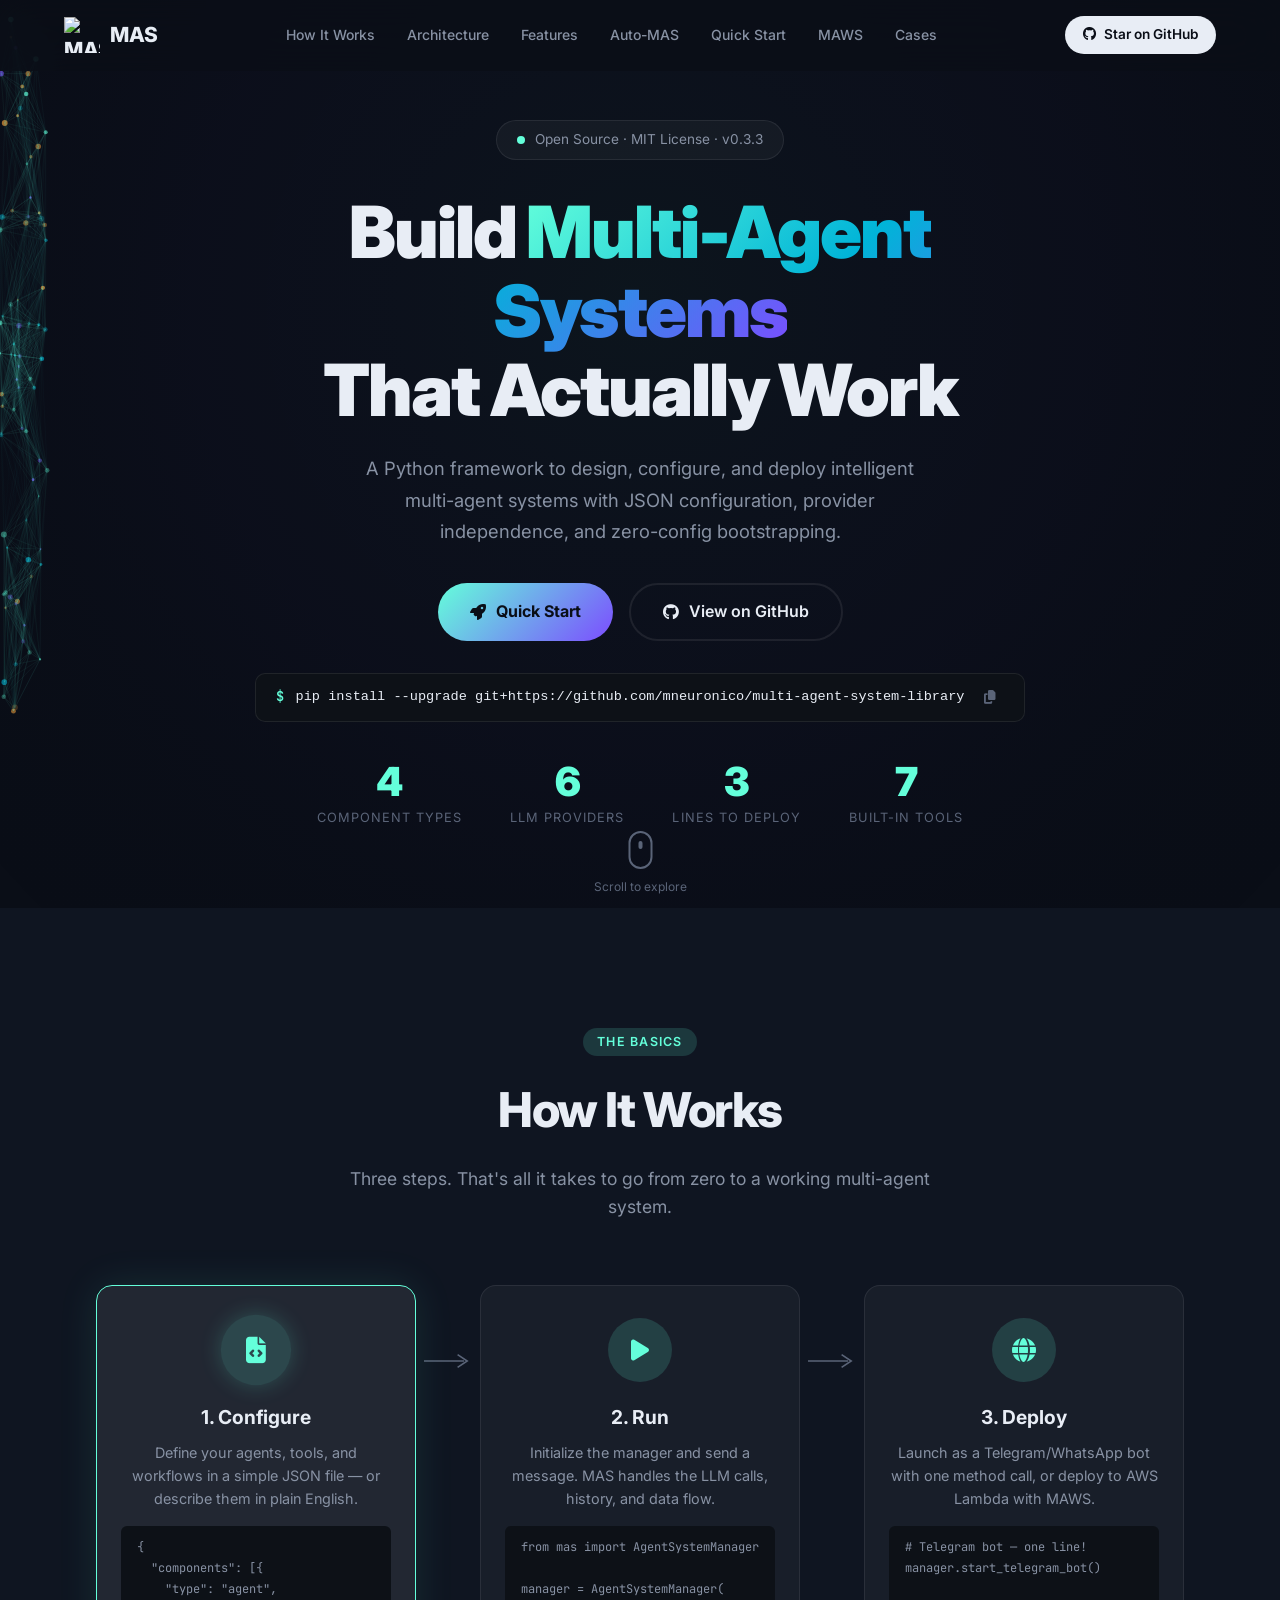
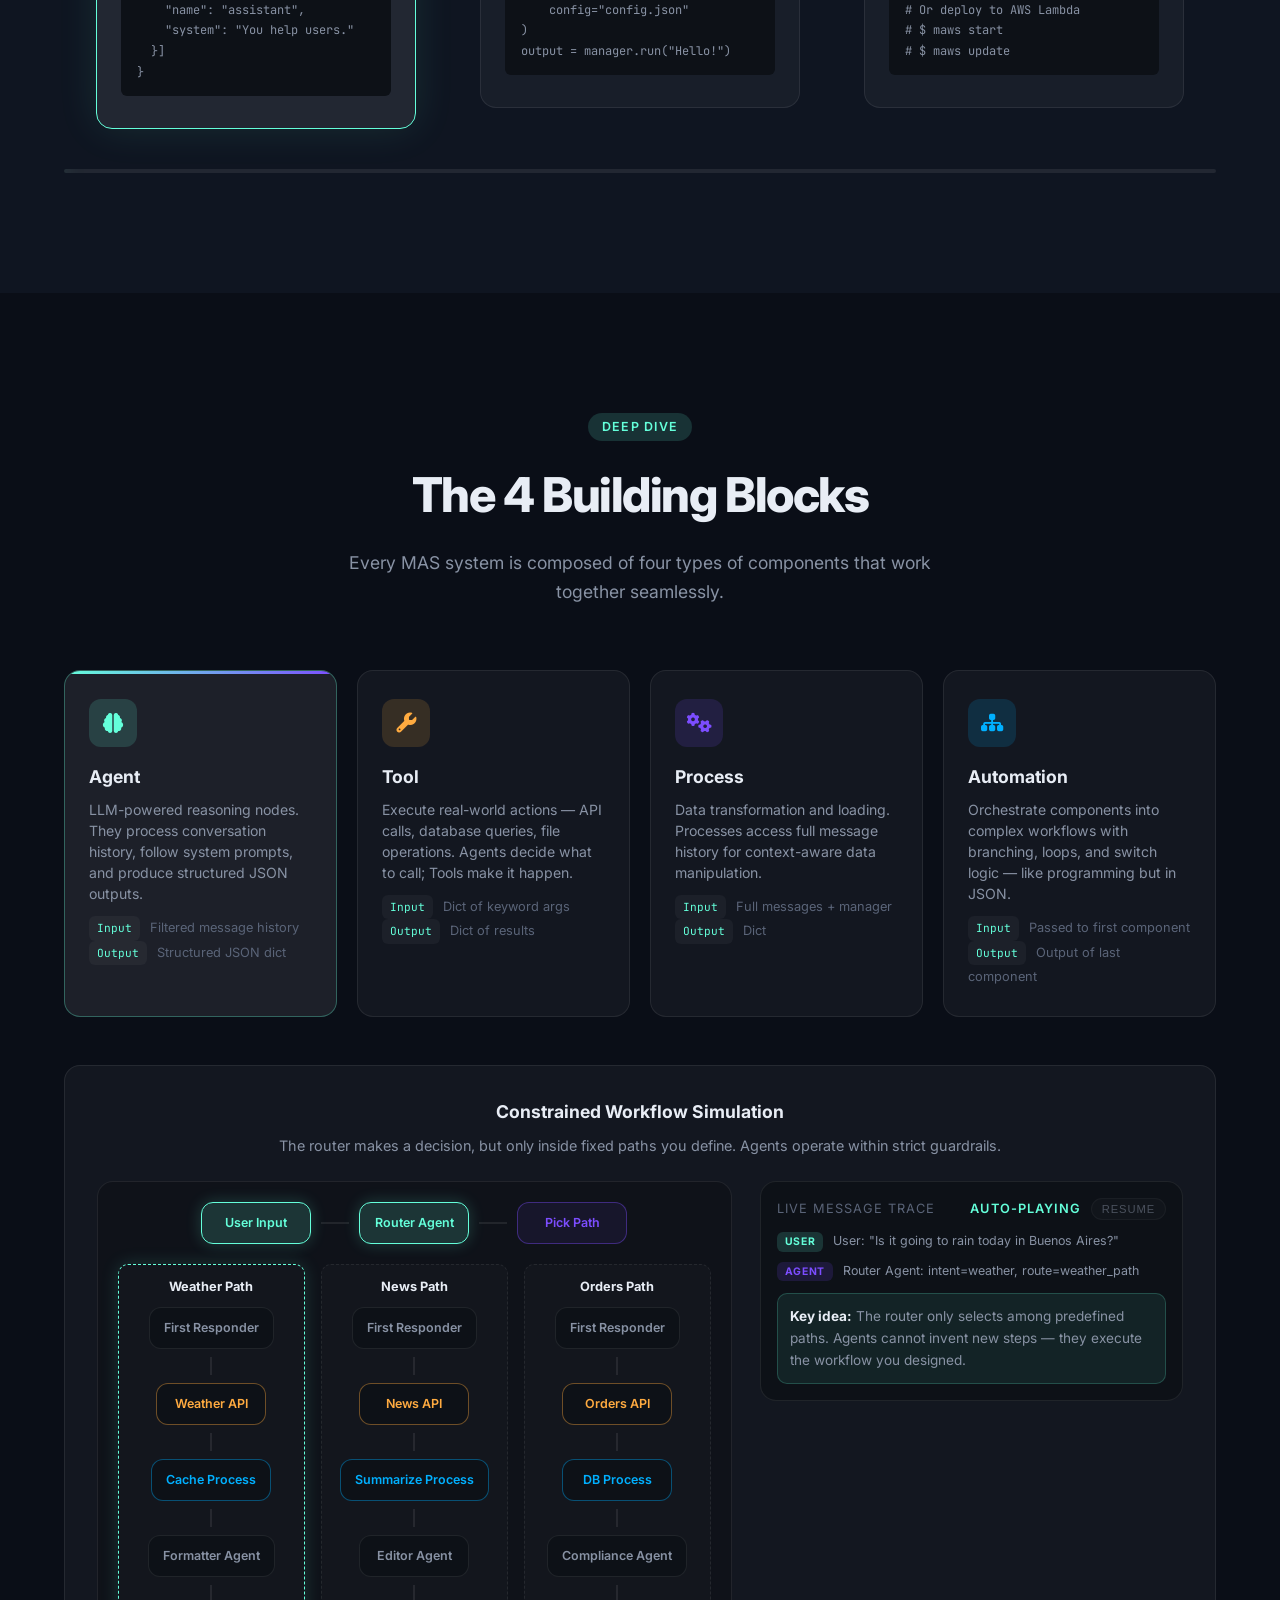
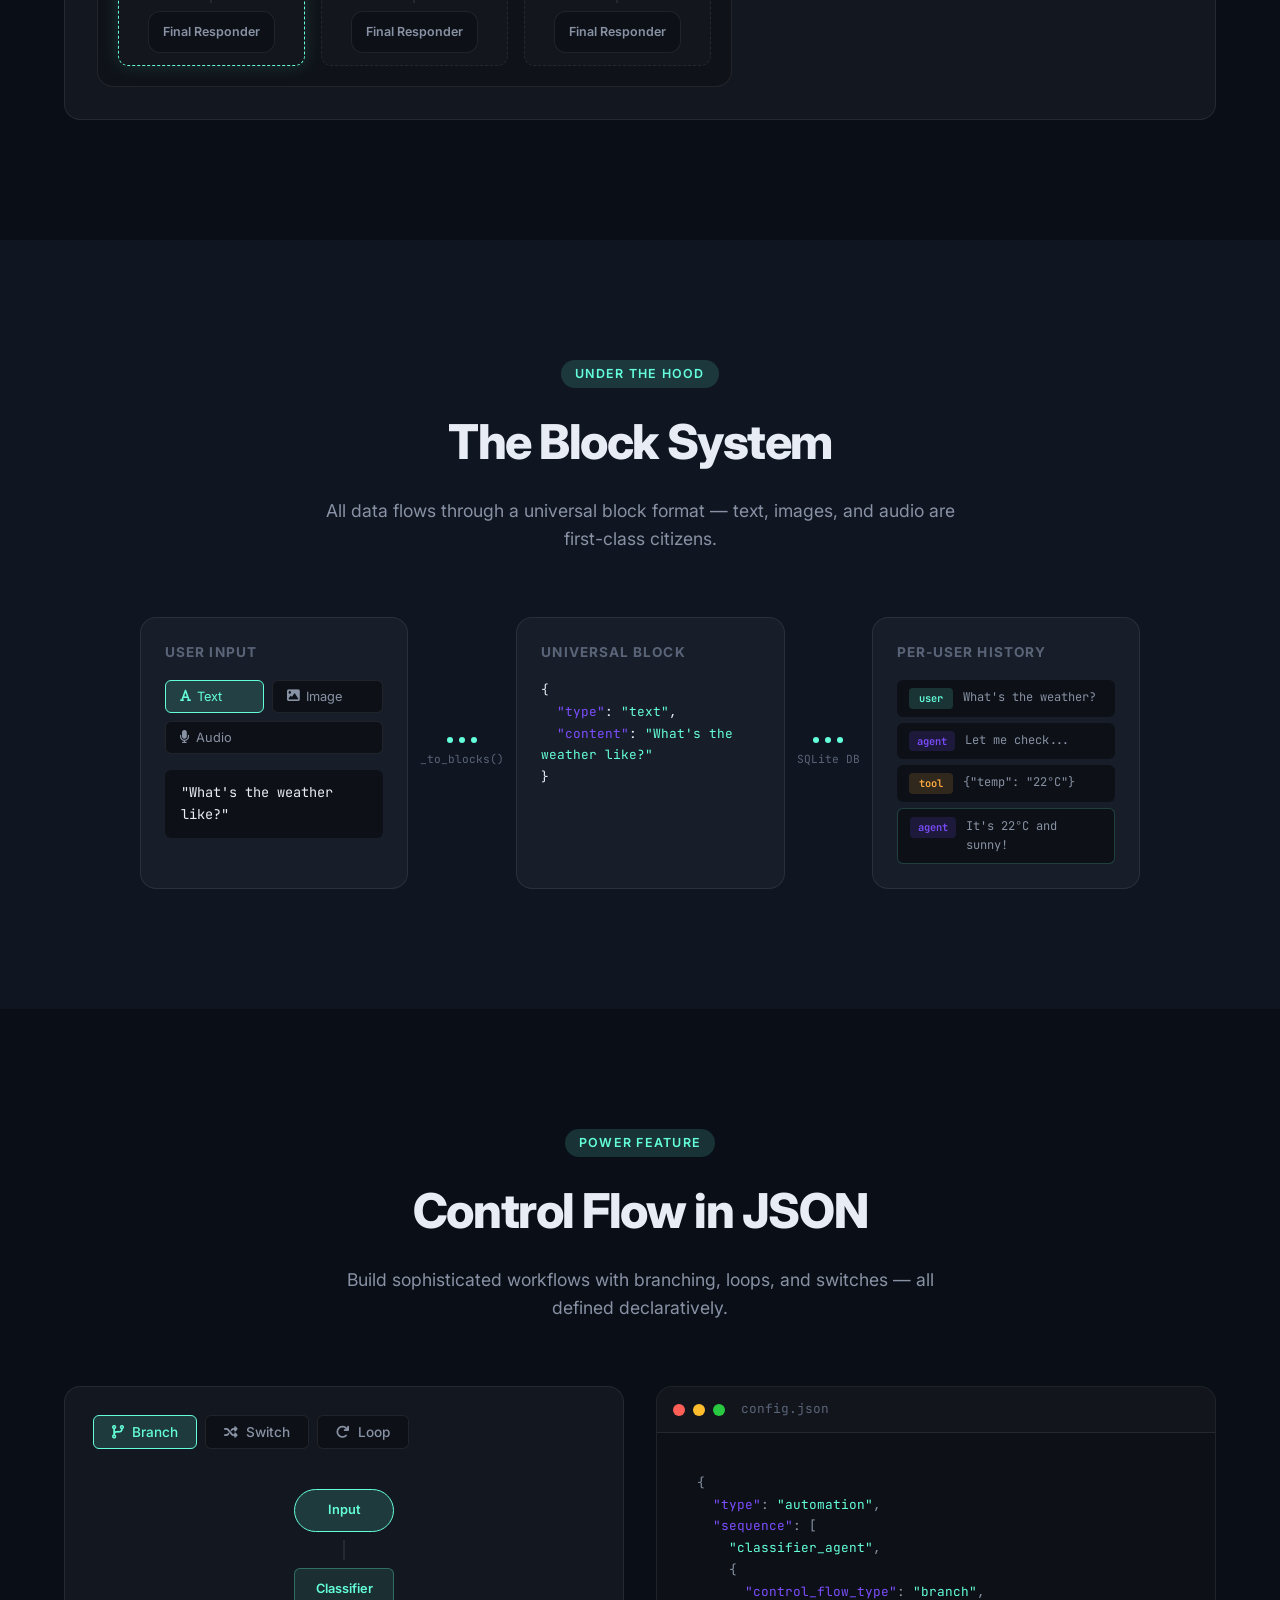
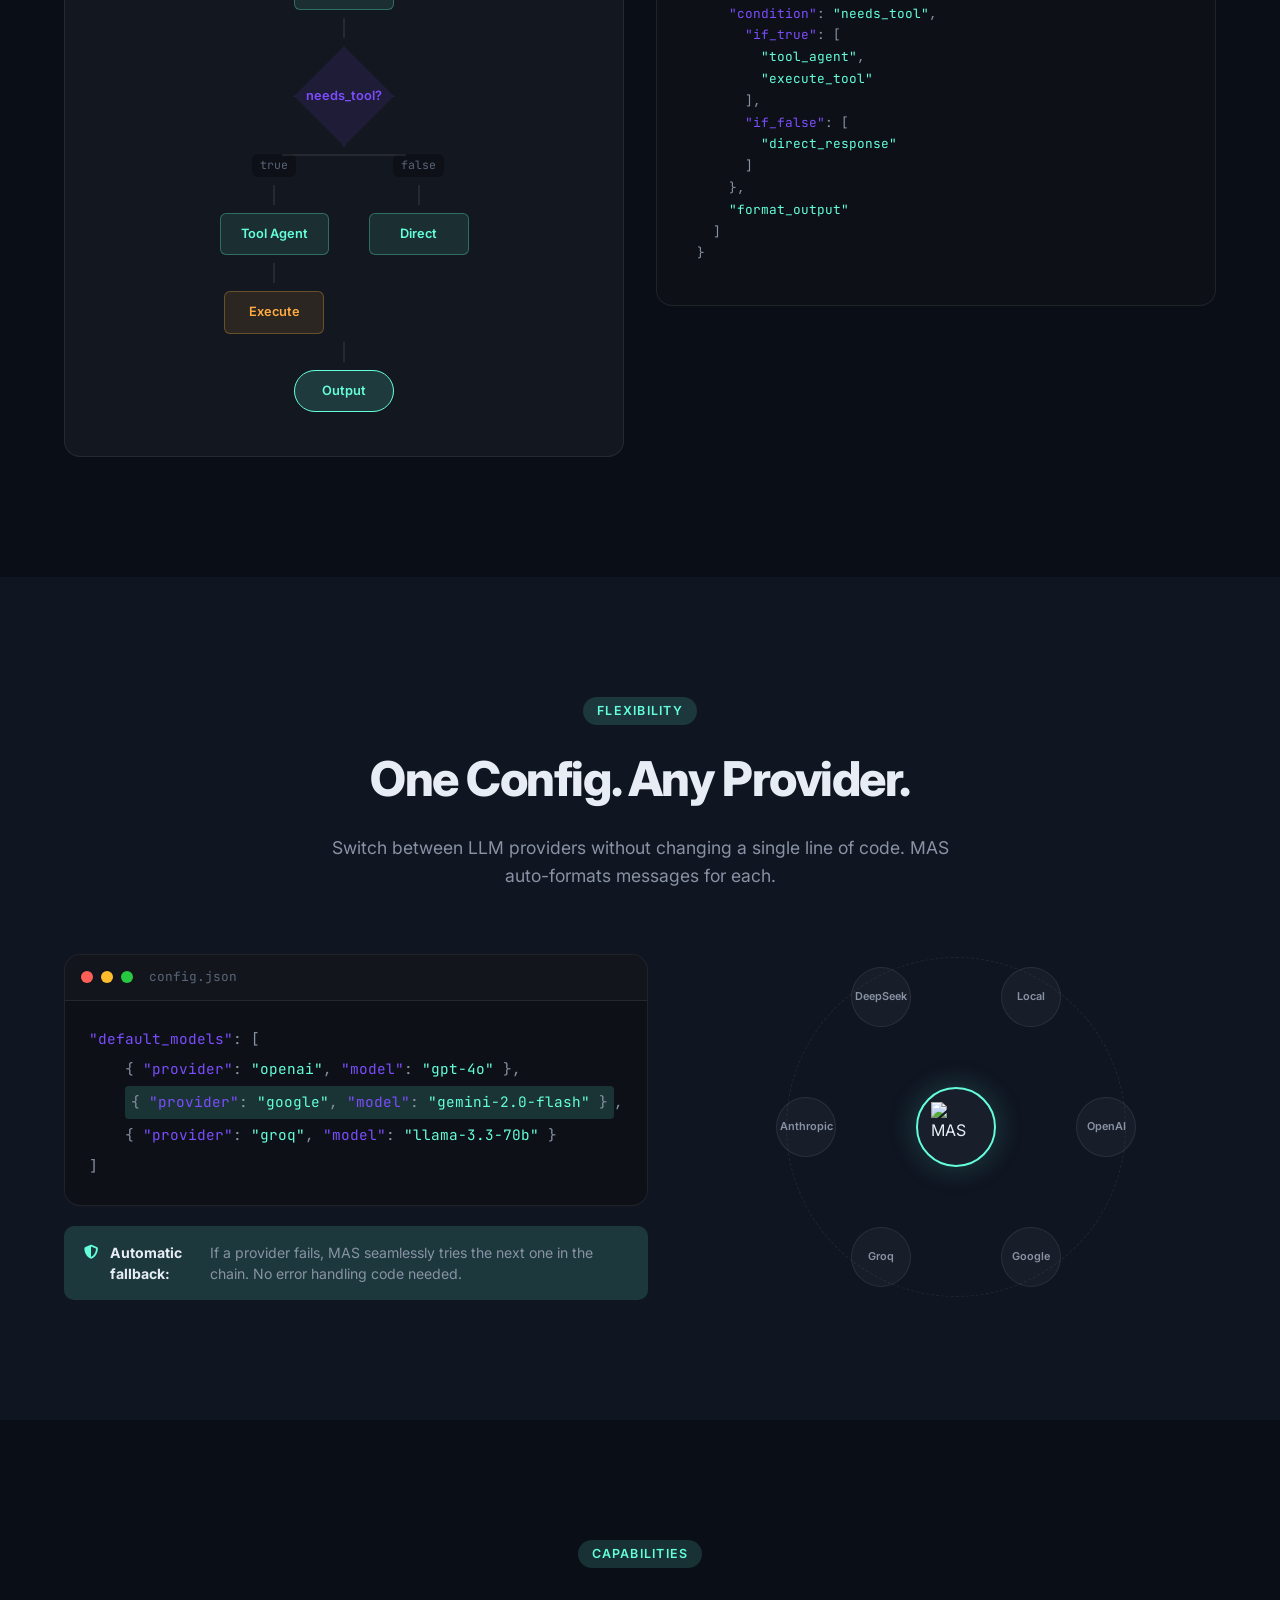
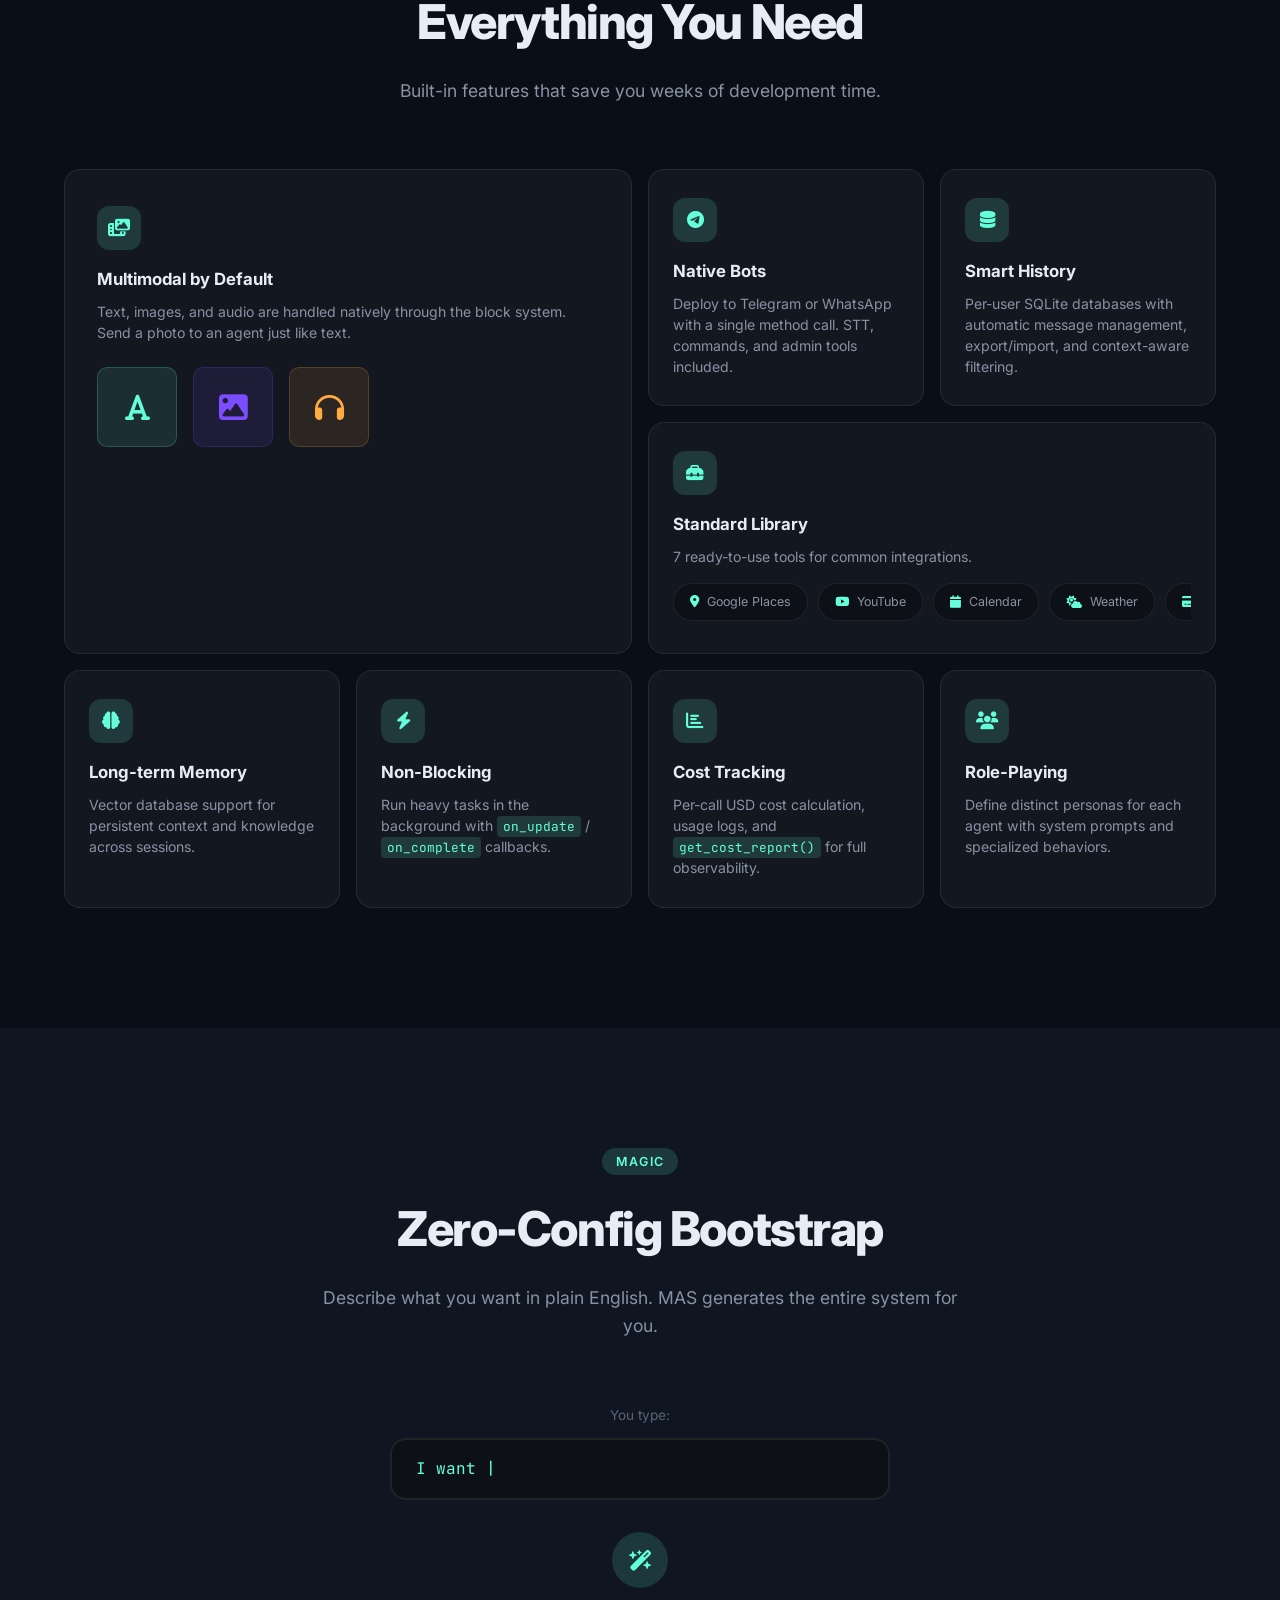
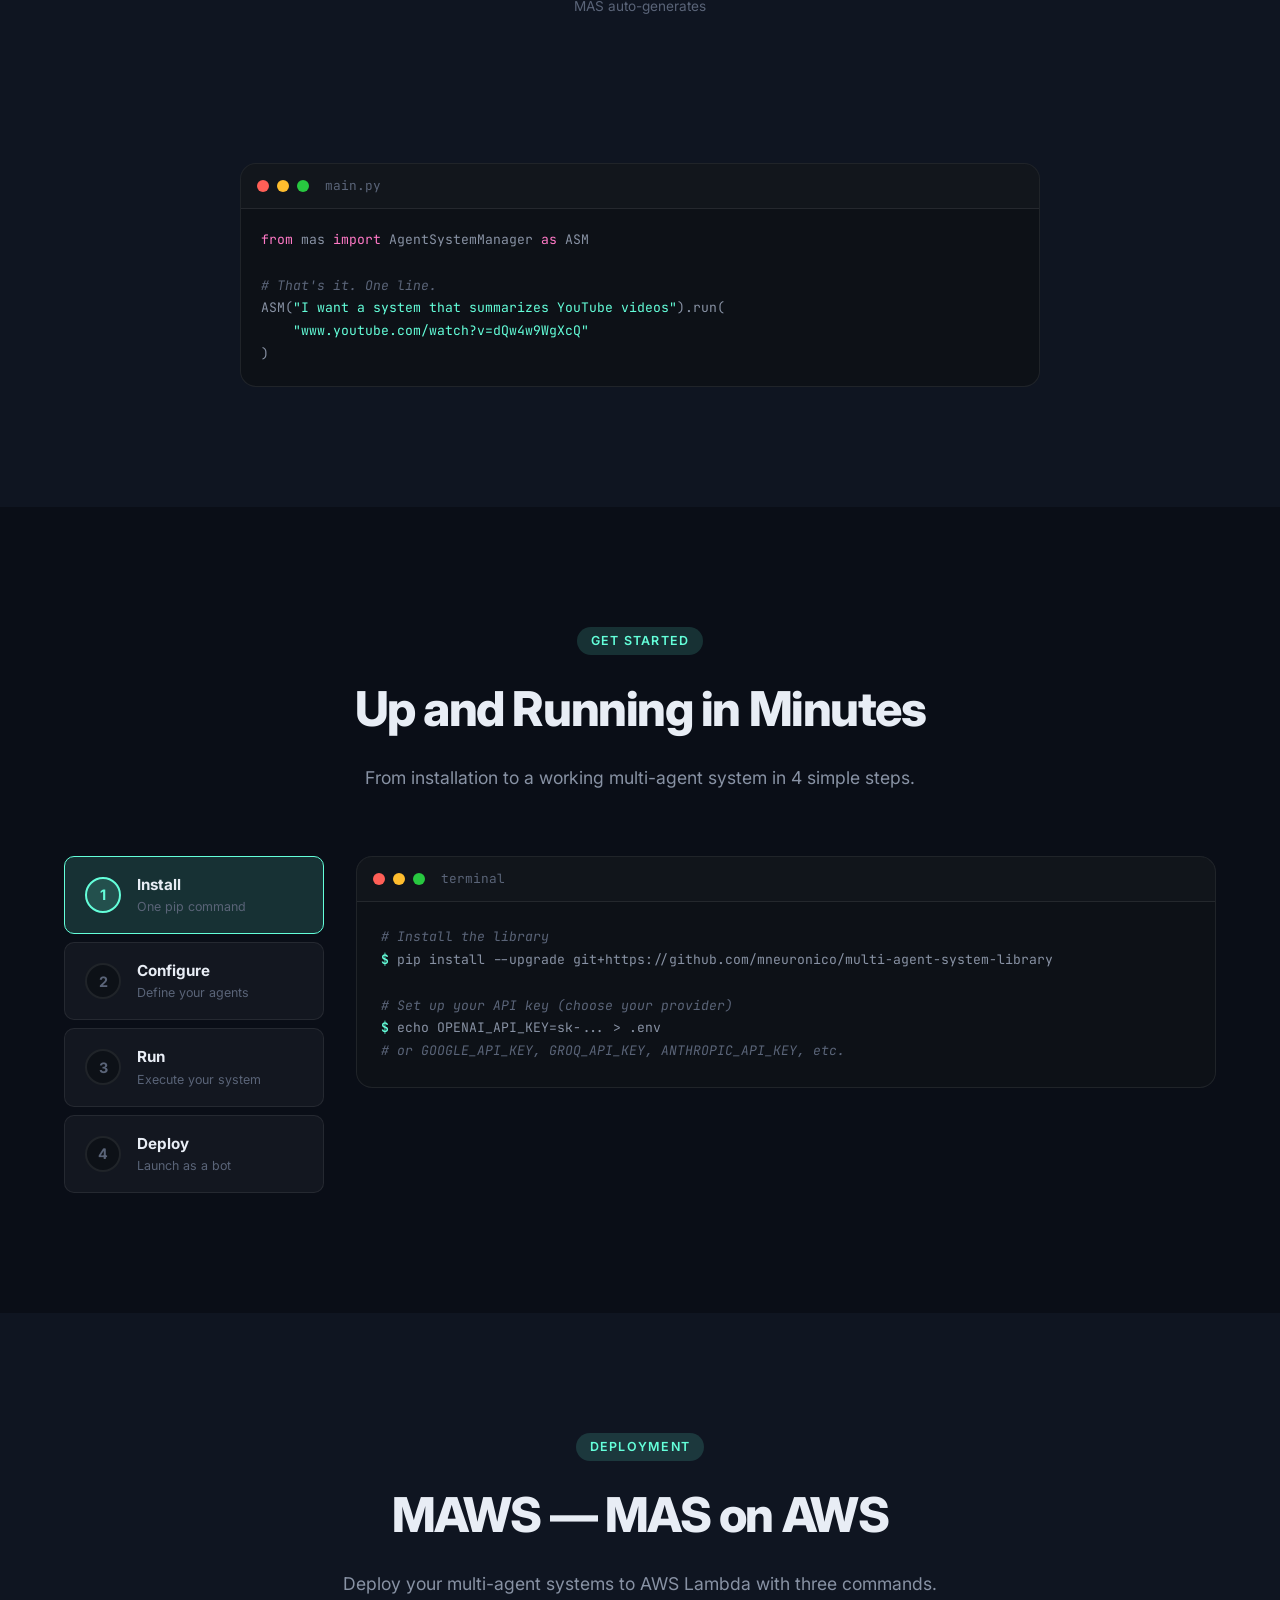
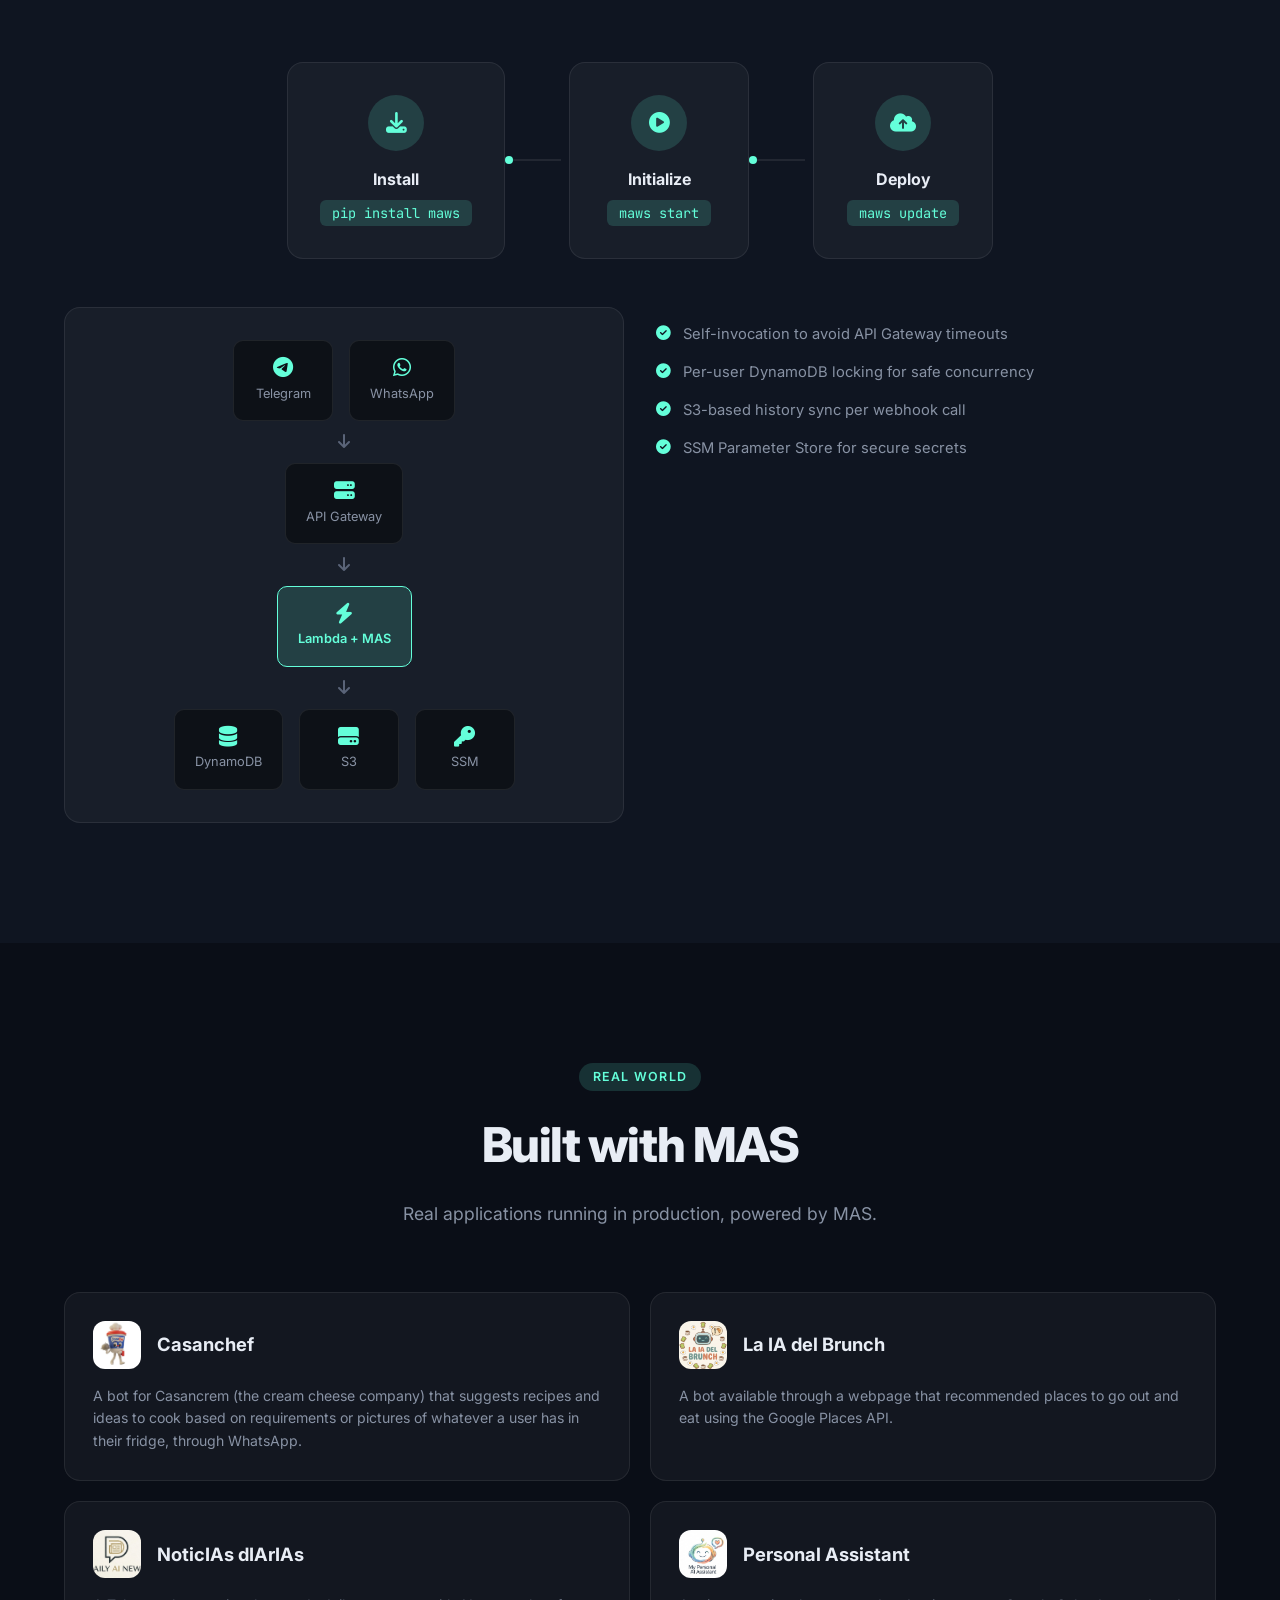
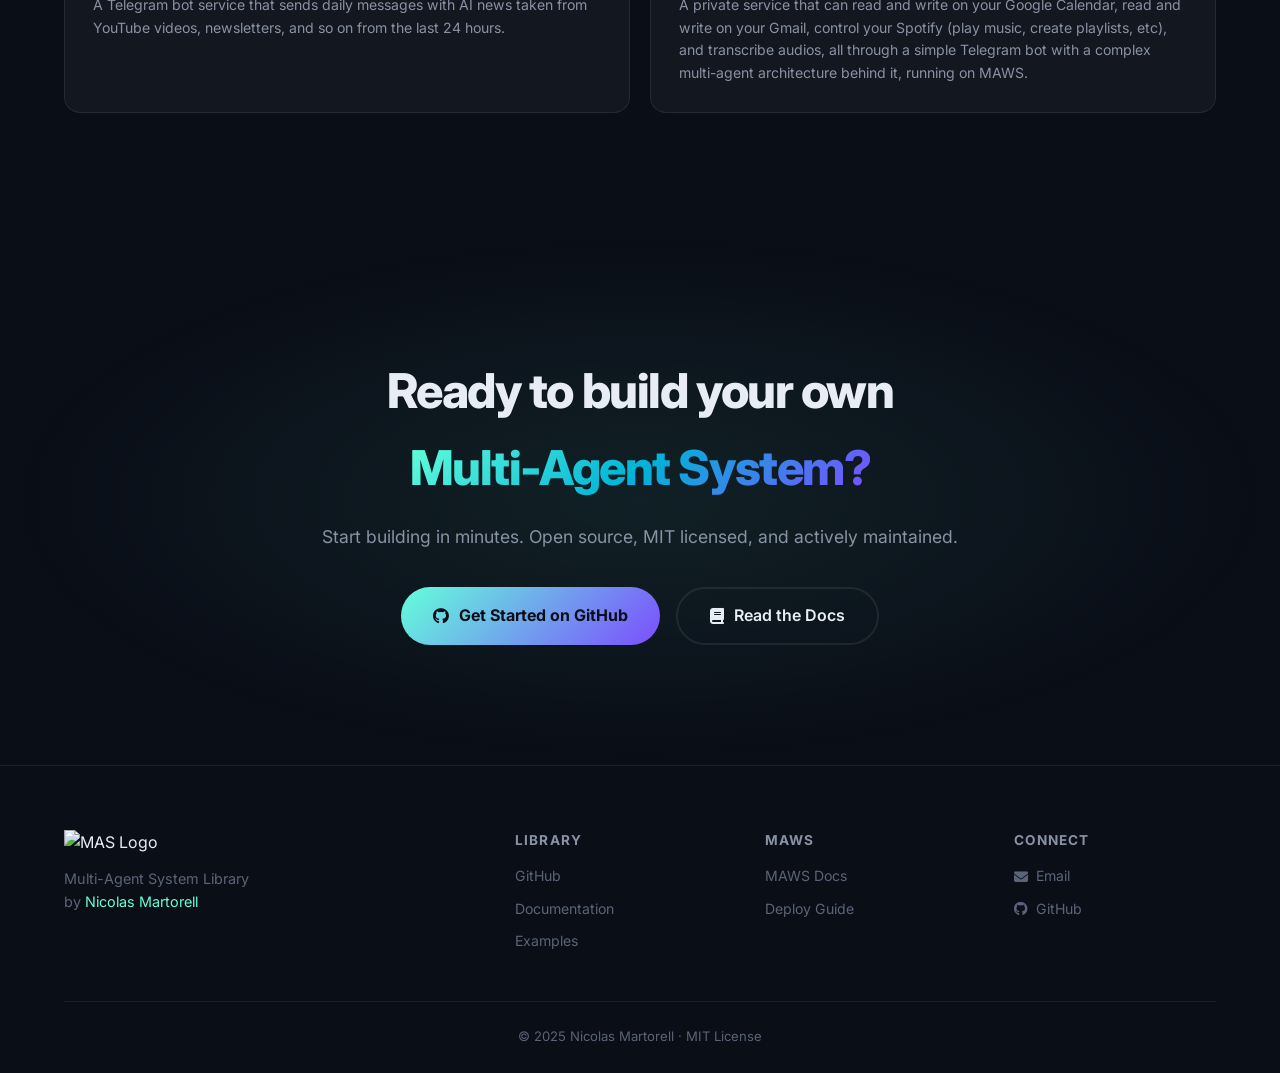
==== commit 596bc30c: "logo update" ====
--- a/index.html
+++ b/index.html
@@ -5,6 +5,7 @@
     <meta charset="UTF-8">
     <meta name="viewport" content="width=device-width, initial-scale=1.0">
     <title>MAS — Multi-Agent System Library</title>
+    <link rel="icon" href="logo.png">
     <link rel="stylesheet" href="style.css">
     <link rel="preconnect" href="https://fonts.googleapis.com">
     <link rel="preconnect" href="https://fonts.gstatic.com" crossorigin>
